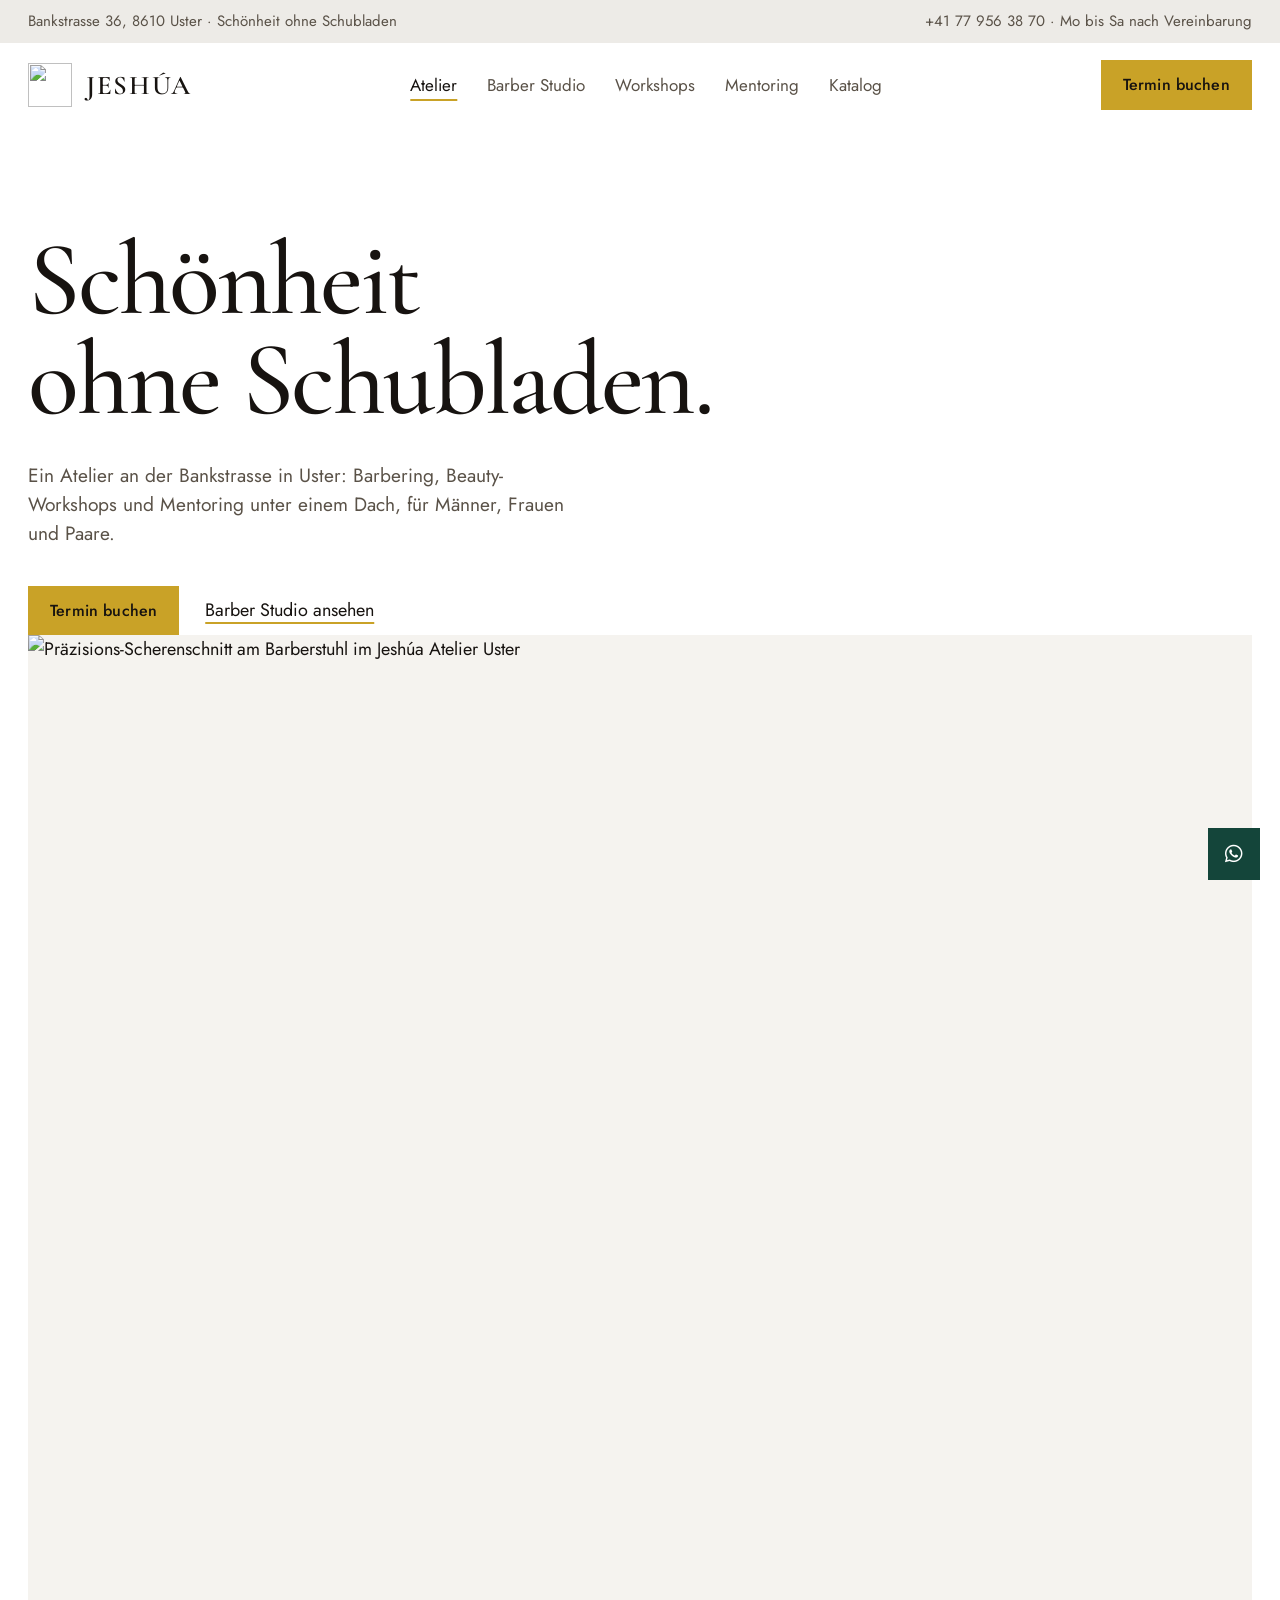
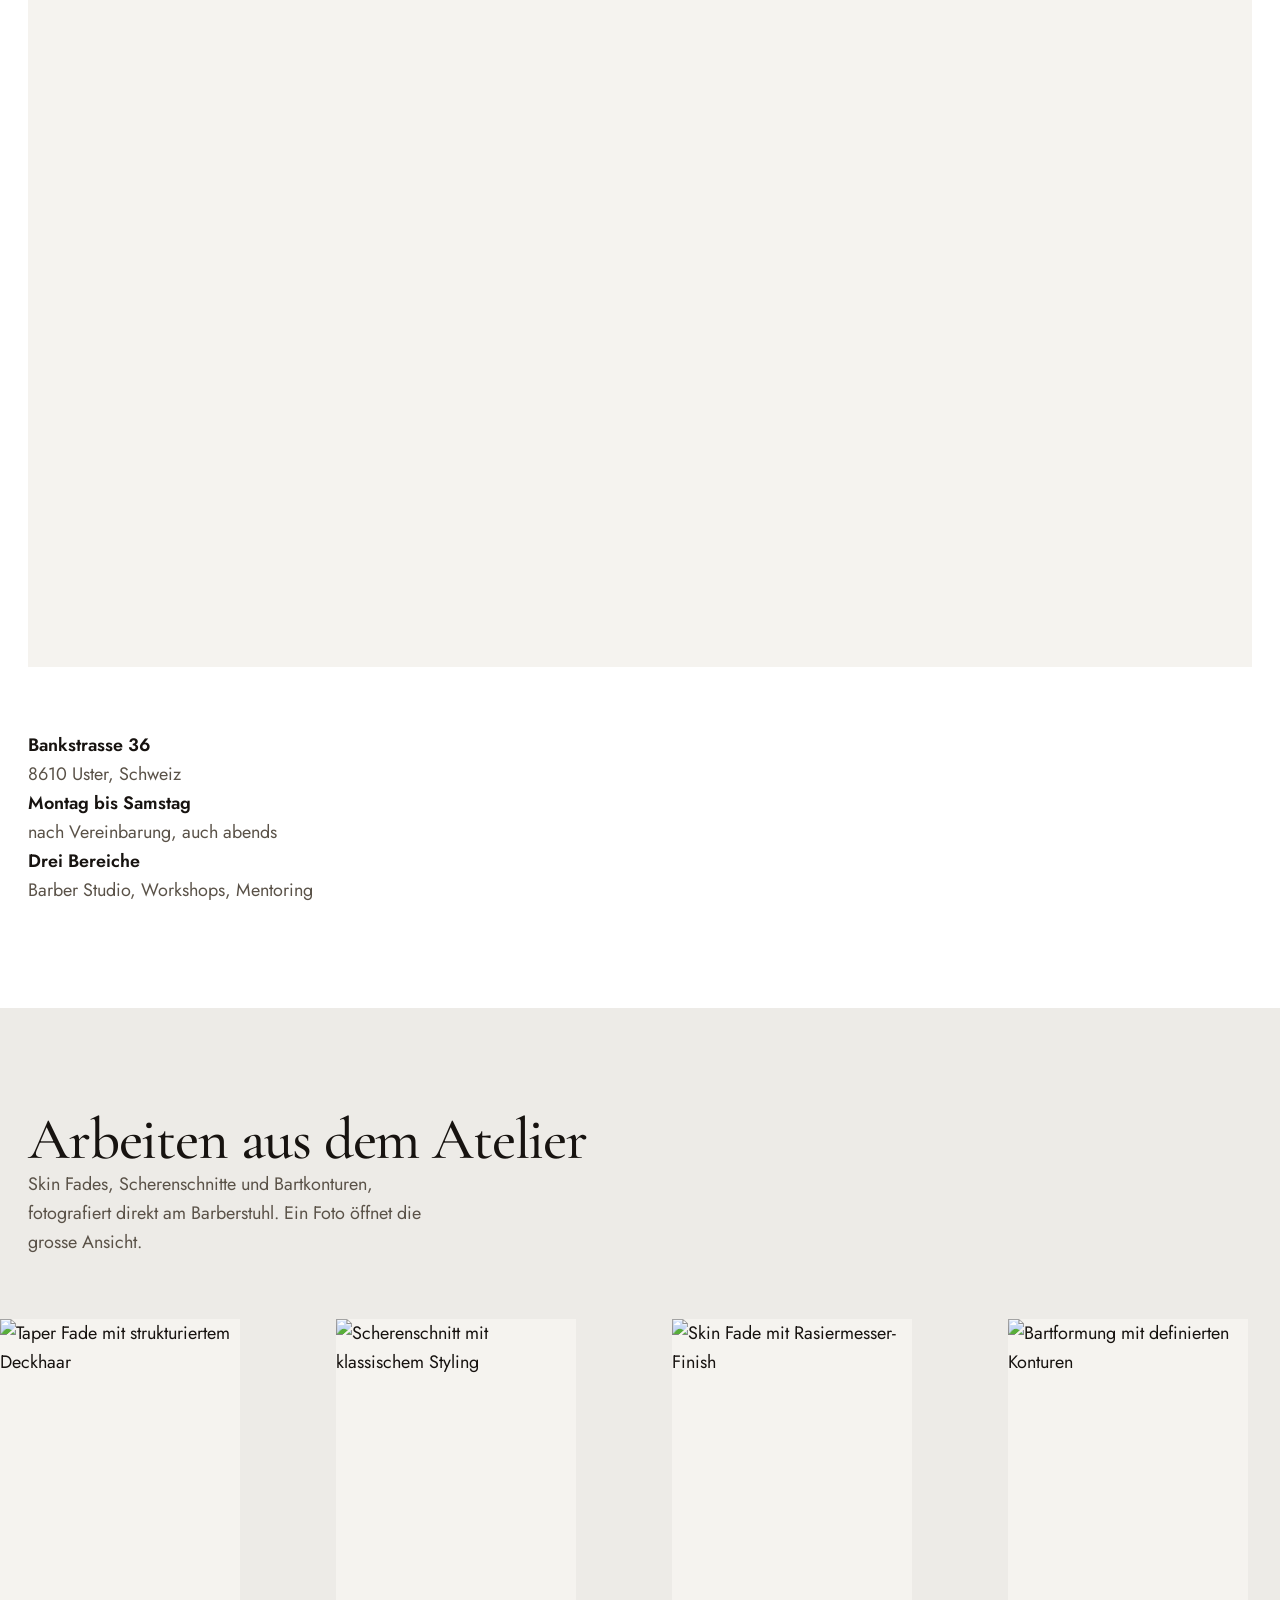
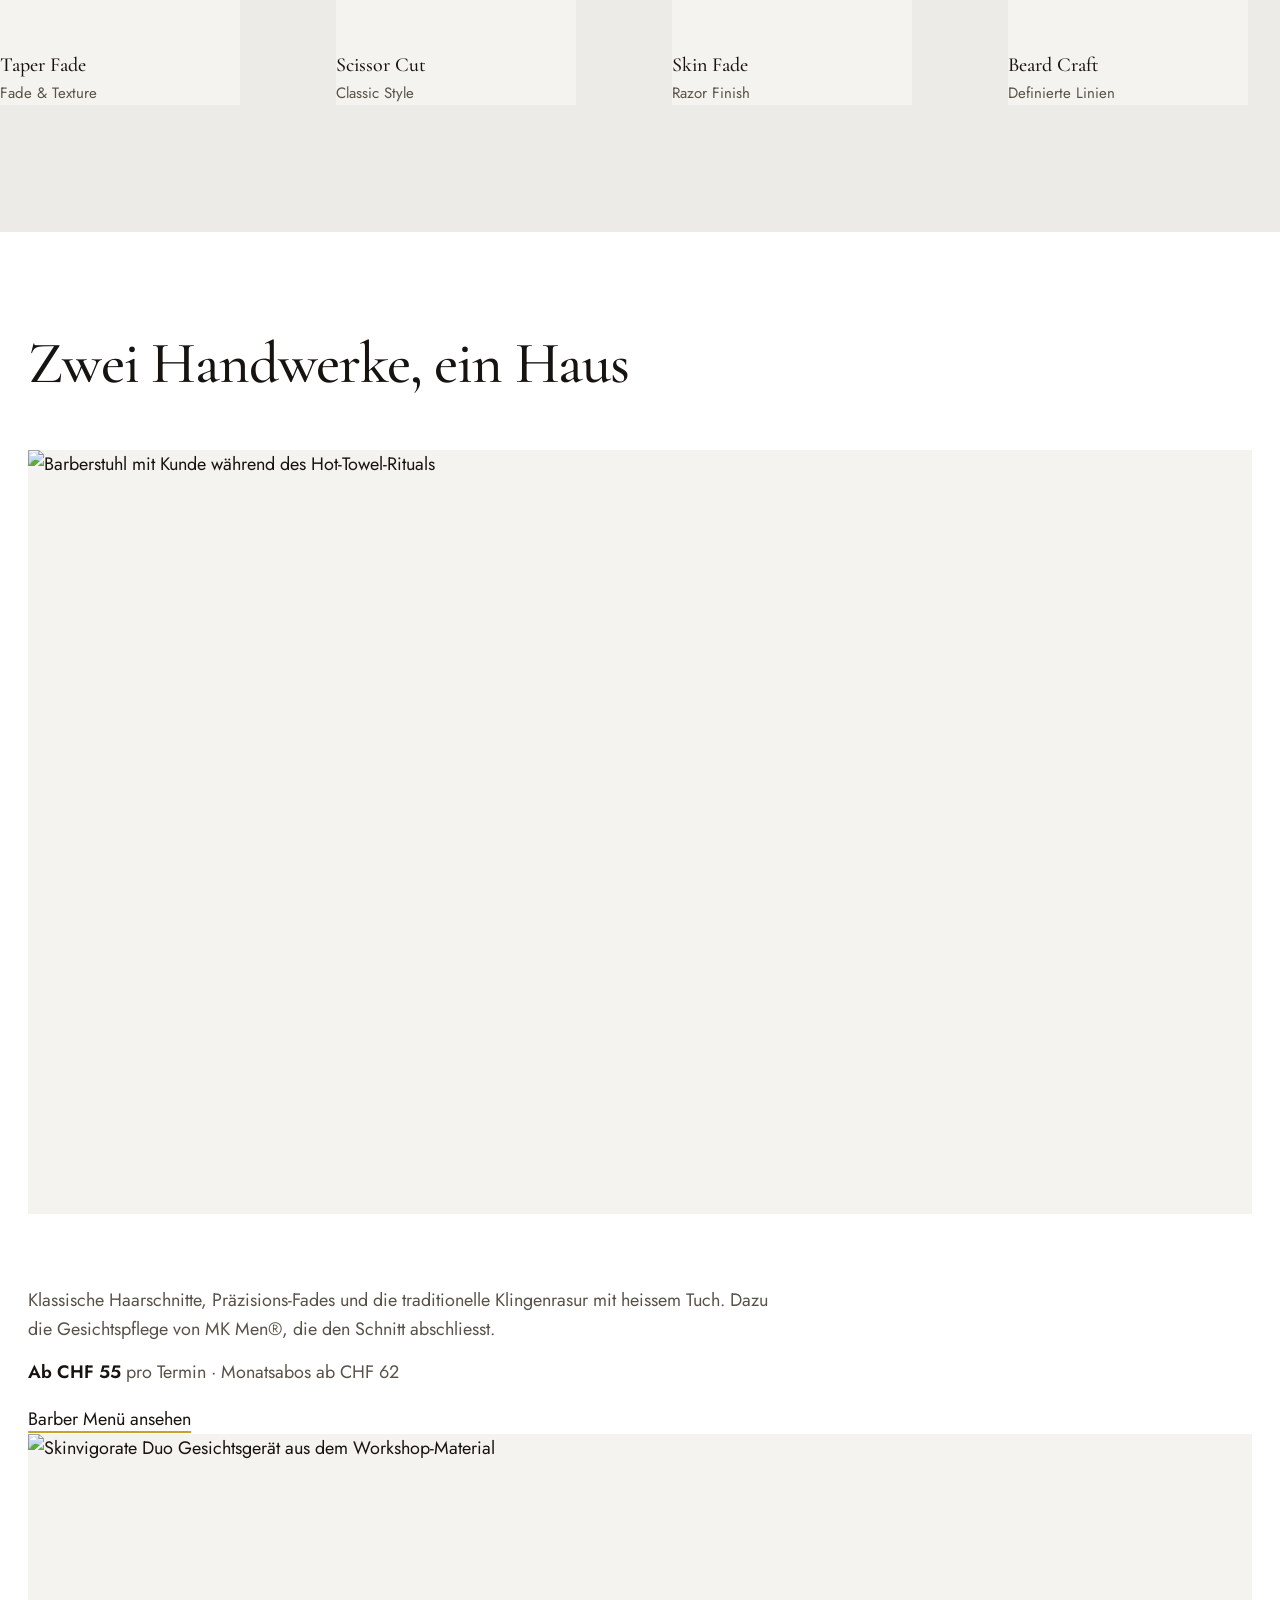
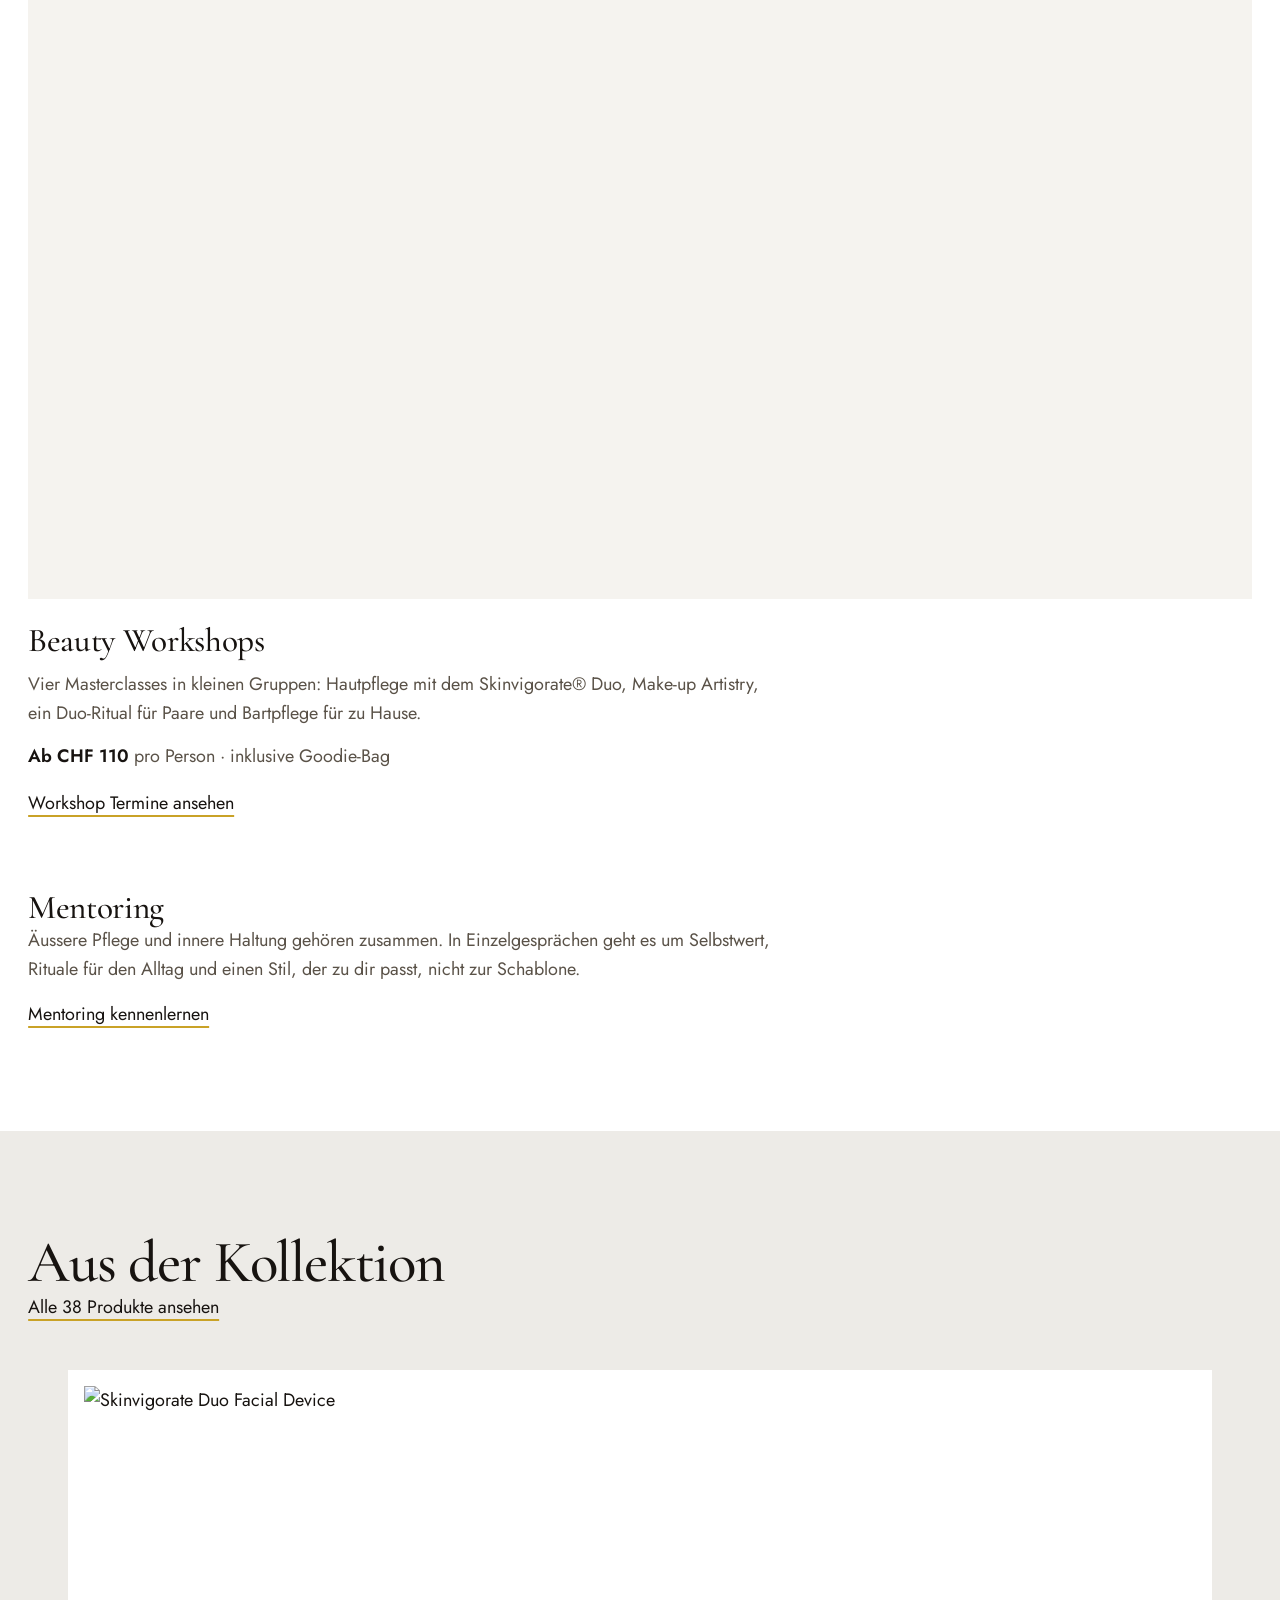
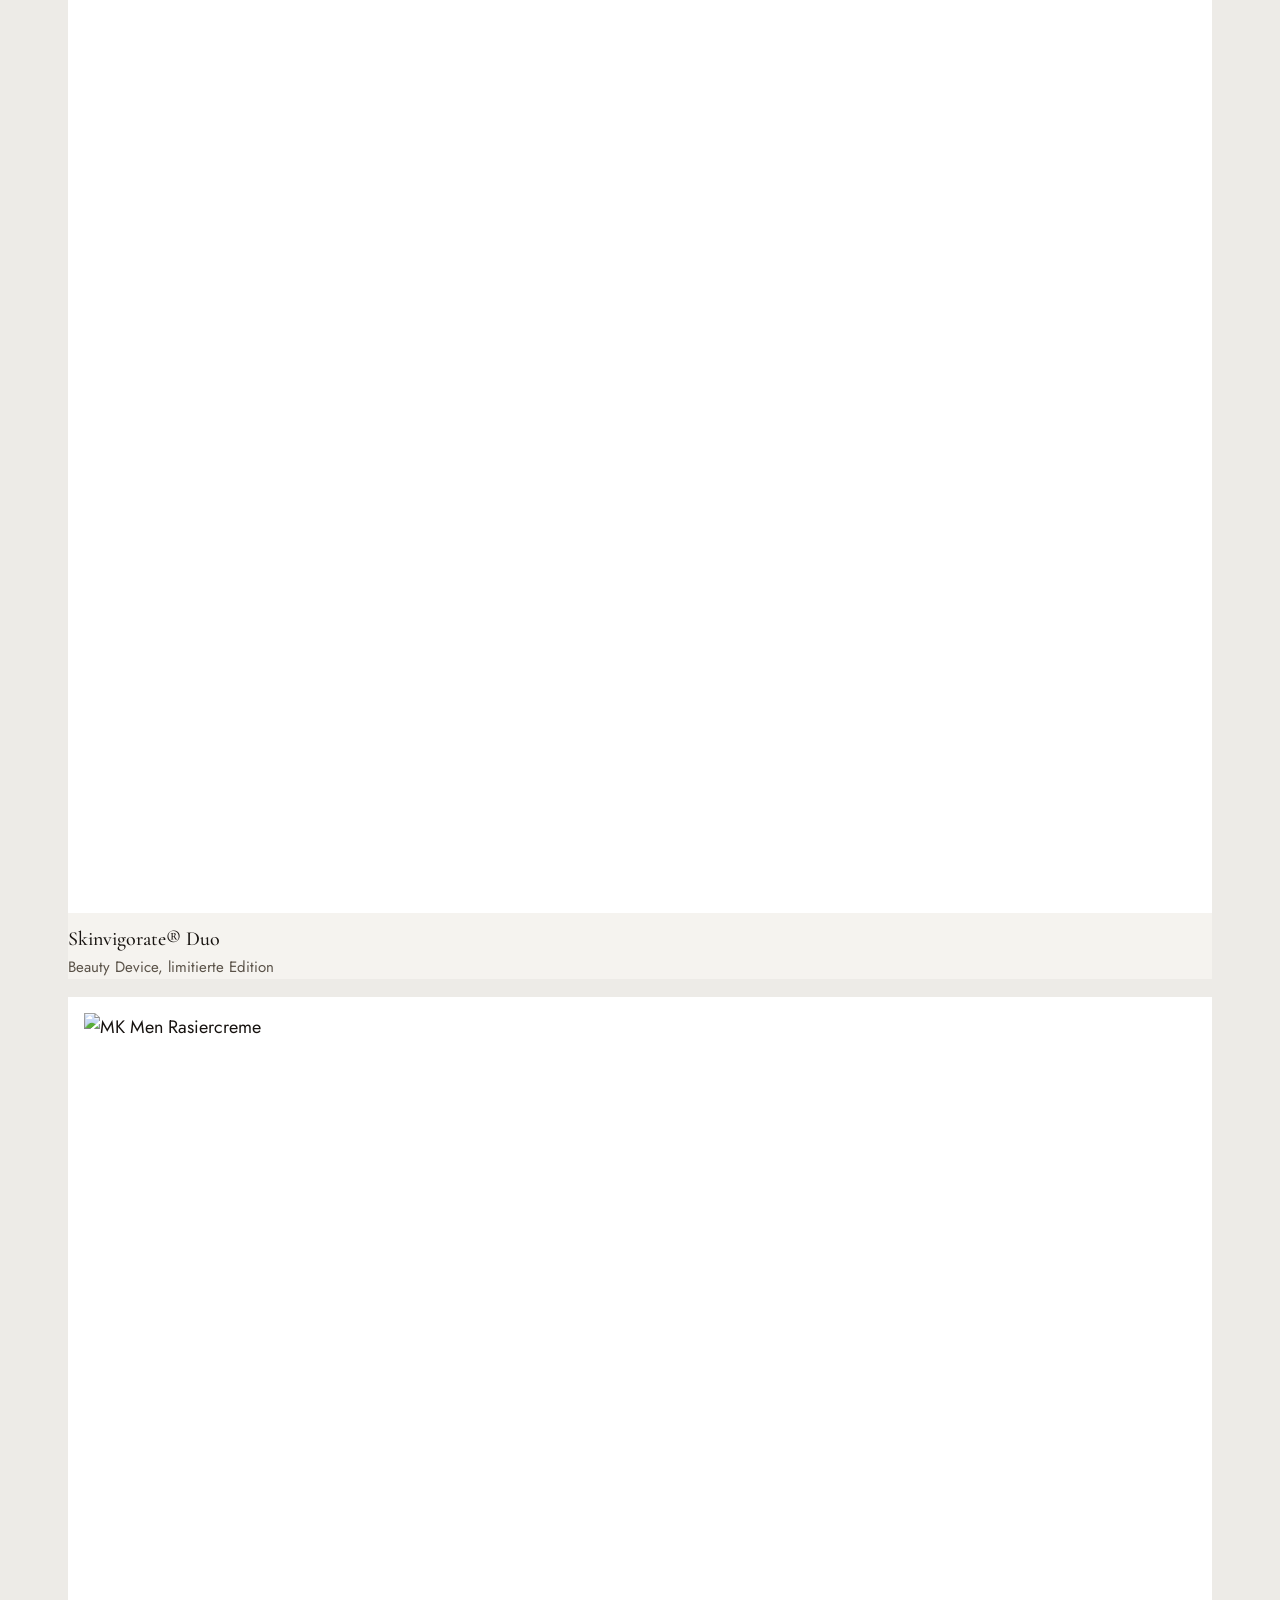
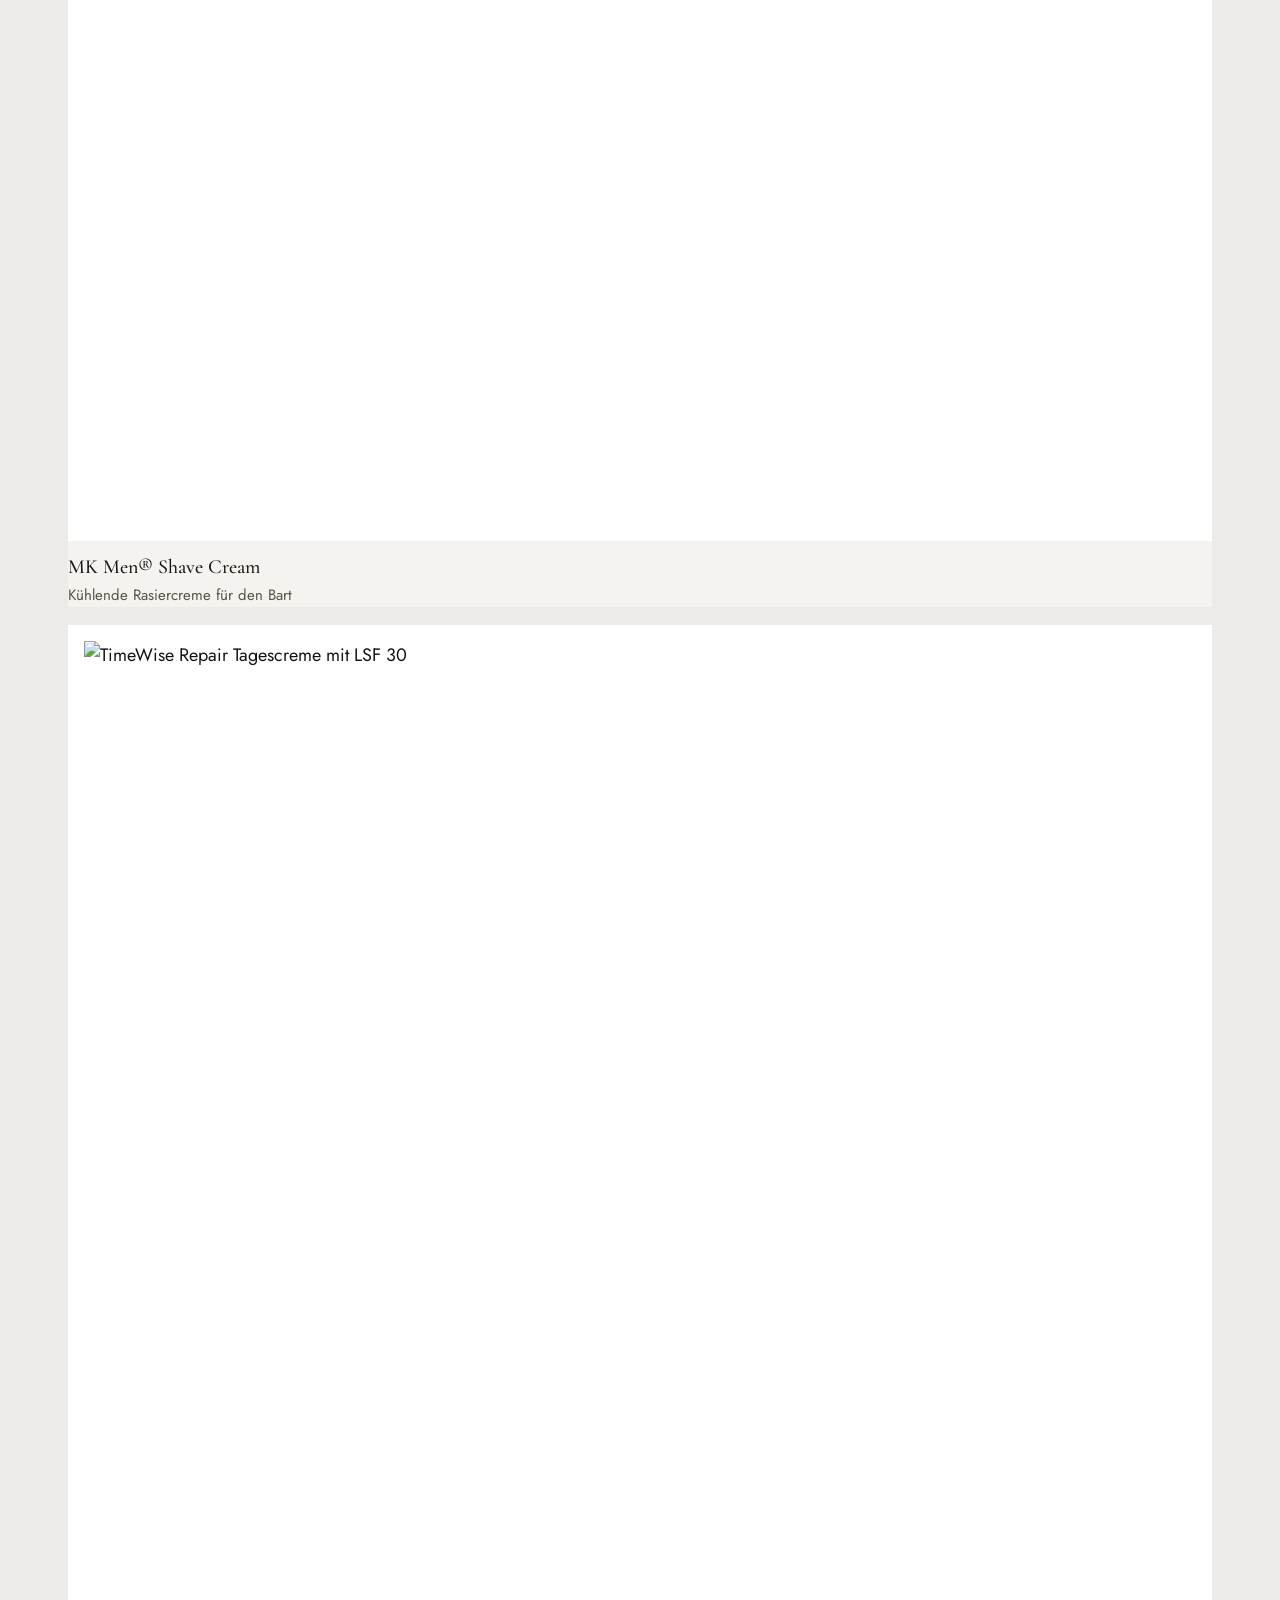
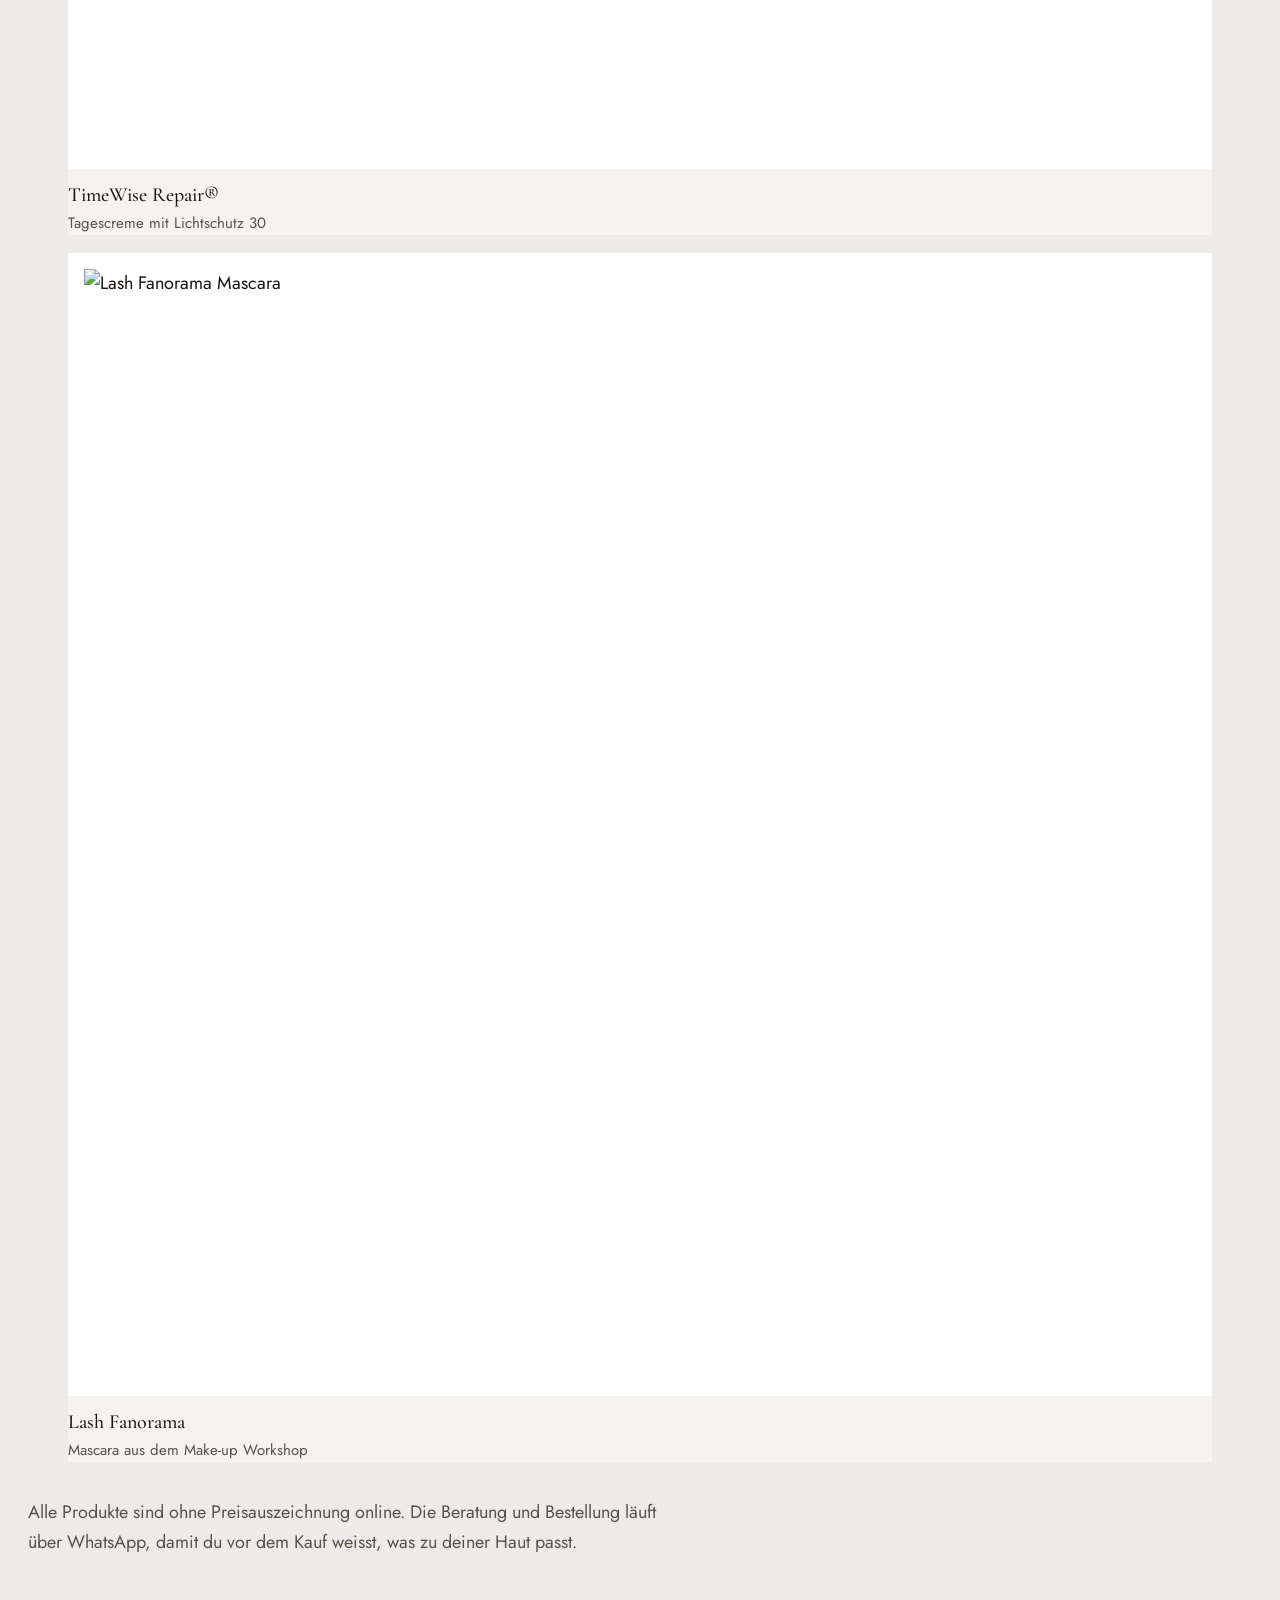
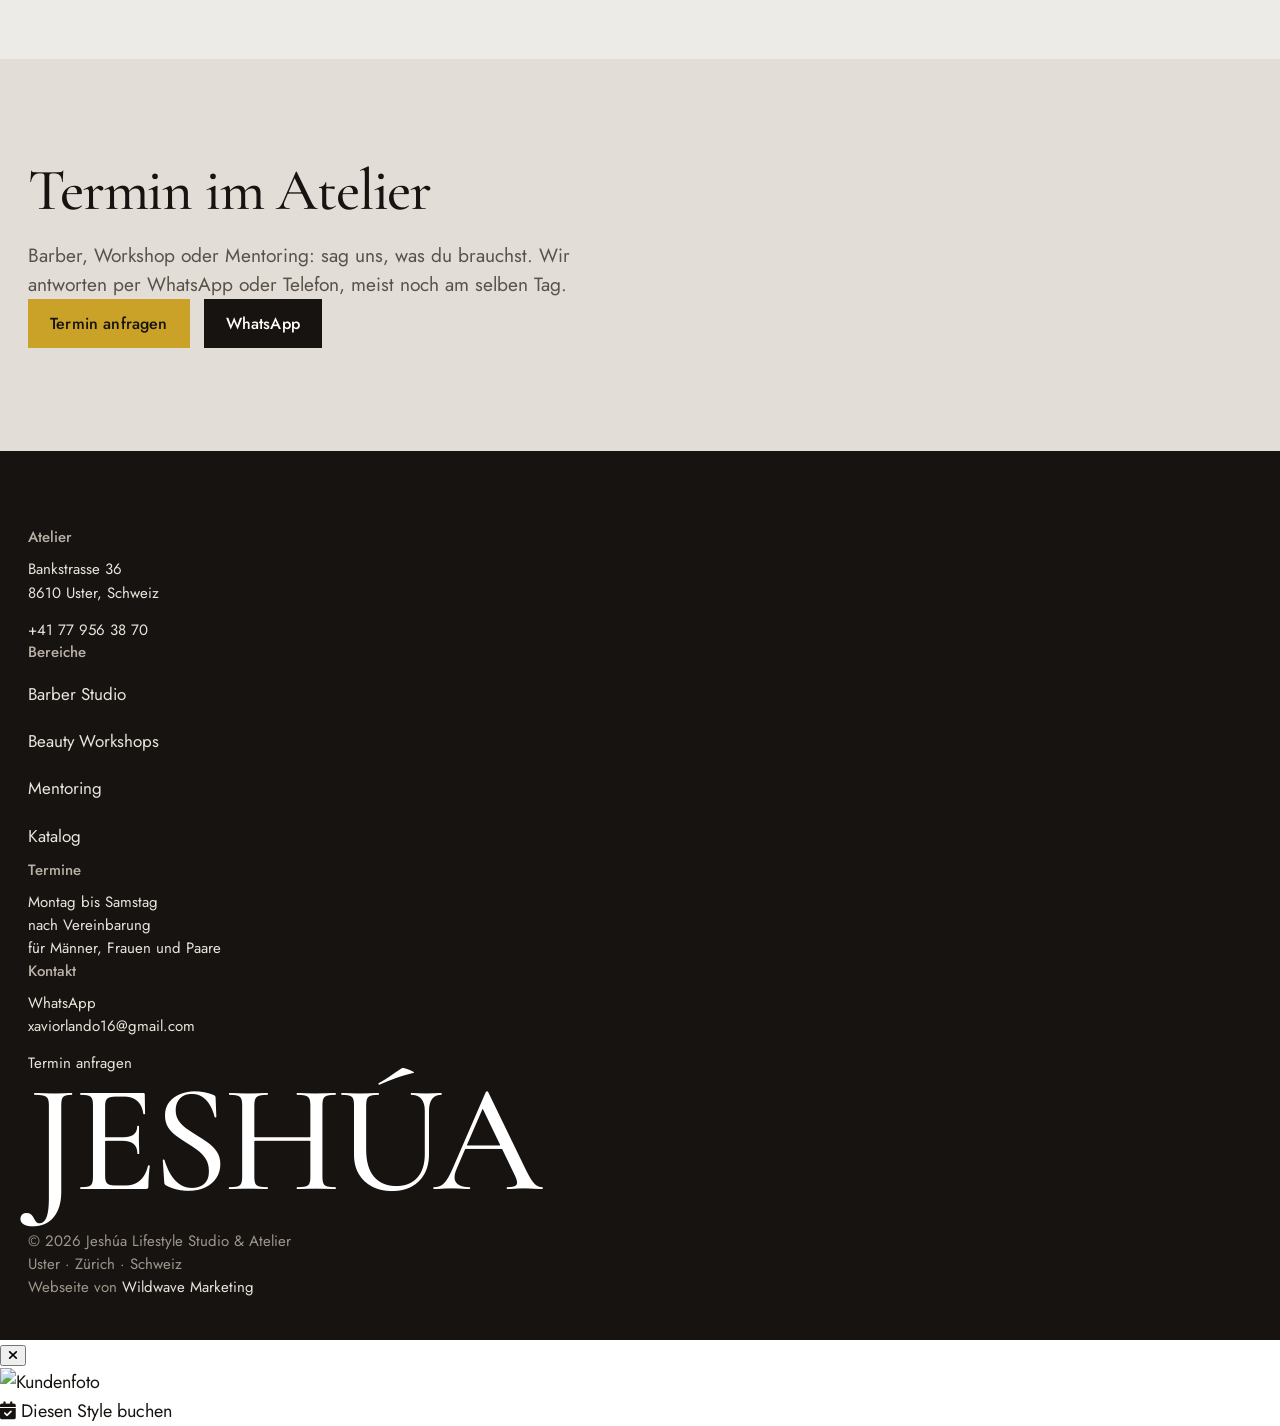
==== index.html @ c6df71f2 "Rebuild every page on a designer typography and layout system The pages read as machine-made: eyebro" ====
<!DOCTYPE html>
<html lang="de">
<head>
  <meta charset="UTF-8">
  <meta name="viewport" content="width=device-width, initial-scale=1.0">
  <title>JESHÚA · Lifestyle Studio & Atelier | Barber · Beauty Workshops · Mentoring</title>
  <meta name="description" content="Jeshua Lifestyle Studio & Atelier in Uster. Schönheit ohne Schubladen — Meisterhaftes Barber Studio, inspirierende Beauty Workshops mit Fachleuten & Influencern sowie ganzheitliches Mentoring.">

  <!-- Payhip Integration Script -->
  <script type="text/javascript" src="https://payhip.com/payhip.js"></script>

  <!-- Favicon -->
  <link rel="icon" type="image/jpeg" href="https://res.cloudinary.com/dnrvauviq/image/upload/v1792857060/WhatsApp_Image_2026-10-24_at_16.20.46_rfdtwx.jpg">

  <!-- Tailwind CSS CDN -->
  <script src="https://cdn.tailwindcss.com"></script>

  <!-- Font Awesome 6 Pro Icons -->
  <link rel="stylesheet" href="https://cdnjs.cloudflare.com/ajax/libs/font-awesome/6.5.1/css/all.min.css">

  <!-- Schriften: Cormorant Garamond (Display) und Jost (Text) -->
  <link rel="preconnect" href="https://fonts.googleapis.com">
  <link rel="preconnect" href="https://fonts.gstatic.com" crossorigin>
  <link href="https://fonts.googleapis.com/css2?family=Cormorant+Garamond:ital,wght@0,400;0,500;0,600;0,700;1,400&family=Jost:wght@300;400;500;600&display=swap" rel="stylesheet">

  <script>
    tailwind.config = {
      theme: {
        extend: {
          colors: {
            stone: {
              300: '#E2DED7',
              400: '#C9C2B8',
              500: '#9A9288',
              600: '#78706A',
              700: '#5A5248',
              800: '#3A342D',
              900: '#171310',
            },
            atelier: {
              black: '#FFFFFF',
              lacquer: '#F5F3EF',
              surface: '#F5F3EF',
              card: '#F5F3EF',
              gold: '#C9A227',
              goldLight: '#7A5F14',
              goldDeep: '#7A5F14',
              ink: '#171310',
              inkSoft: '#5A5248',
              crimson: '#8A5A2B',
              crimsonLight: '#A97339',
              border: 'rgba(23, 19, 16, 0.10)',
              borderGold: 'rgba(201, 162, 39, 0.38)',
            }
          },
          fontFamily: {
            sans: ['Jost', 'sans-serif'],
            serif: ['Cormorant Garamond', 'serif'],
          }
        }
      }
    }
  </script>

  <!-- Gemeinsame Atelier-Styles -->
  <link rel="stylesheet" href="assets/styles.css">
</head>
<body  class="min-min-h-svh flex flex-col">

    <div  class="utility">
    <div  class="wrap">
      <p  class="small">Bankstrasse 36, 8610 Uster · Schönheit ohne Schubladen</p>
      <p  class="small"><a href="tel:+41779563870">+41 77 956 38 70</a> · Mo bis Sa nach Vereinbarung</p>
    </div>
  </div>

  <header  class="site-header" id="mainNav">
    <div  class="wrap">
      <a href="index.html"  class="wordmark" aria-label="Jeshúa Atelier, zur Startseite">
        <img src="https://res.cloudinary.com/dnrvauviq/image/upload/v1792857060/WhatsApp_Image_2026-10-24_at_16.20.46_rfdtwx.jpg" onerror="this.onerror=null; this.src='jeshua_logo.jpg'" alt="">
        <span>JESHÚA</span>
      </a>

      <nav  class="nav-links" aria-label="Hauptnavigation">
          <a href="index.html" aria-current="page">Atelier</a>
          <a href="barber.html">Barber Studio</a>
          <a href="workshops.html">Workshops</a>
          <a href="mentoring.html">Mentoring</a>
          <a href="katalog.html">Katalog</a>
      </nav>

      <div  class="nav-actions">
        <a href="termin.html"  class="btn btn-gold">Termin buchen</a>
        <button  class="menu-toggle" type="button" onclick="toggleMobileMenu()" aria-expanded="false" aria-controls="mobileMenu" id="menuToggle">Menü</button>
      </div>
    </div>

    <div id="mobileMenu"  class="hidden">
        <a href="index.html" aria-current="page">Atelier</a>
        <a href="barber.html">Barber Studio</a>
        <a href="workshops.html">Workshops</a>
        <a href="mentoring.html">Mentoring</a>
        <a href="katalog.html">Katalog</a>
        <a href="termin.html">Termin buchen</a>
        <a href="https://wa.me/41779563870?text=Hallo%20Jeshua%20Atelier%2C%20ich%20habe%20eine%20Anfrage..." target="_blank" rel="noopener">WhatsApp schreiben</a>
    </div>
  </header>

  <!-- HAUPTINHALT -->
    <main class="flex-grow">

    <section class="section">
      <div class="wrap">
        <div class="grid gap-10 lg:gap-16 lg:grid-cols-12 items-end">
          <div class="lg:col-span-7">
            <h1 class="display-1" data-rise>Schönheit<br>ohne Schubladen.</h1>
            <p data-rise class="lede" style="margin-top:30px; --rise-delay:80ms">
              Ein Atelier an der Bankstrasse in Uster: Barbering, Beauty-Workshops und Mentoring
              unter einem Dach, für Männer, Frauen und Paare.
            </p>
            <div style="margin-top:38px; display:flex; flex-wrap:wrap; align-items:center; gap:26px; --rise-delay:160ms" data-rise>
              <a href="termin.html" class="btn btn-gold">Termin buchen</a>
              <a href="barber.html" class="btn-quiet">Barber Studio ansehen</a>
            </div>
          </div>

          <div class="lg:col-span-5 hero-media" data-rise style="--rise-delay:120ms">
            <div class="media-portrait">
              <img src="https://res.cloudinary.com/dtzpydtdg/image/upload/v1781210387/IMG-20260606-WA0003_iebsif.jpg"
                   onerror="this.onerror=null; this.src='jeshua_gallery/barber_client_02.jpg'"
                   alt="Präzisions-Scherenschnitt am Barberstuhl im Jeshúa Atelier Uster" loading="eager">
            </div>
          </div>
        </div>

        <div class="grid grid-cols-1 sm:grid-cols-3 gap-8" style="margin-top:64px" data-rise>
          <p class="body"><strong>Bankstrasse 36</strong><br>8610 Uster, Schweiz</p>
          <p class="body"><strong>Montag bis Samstag</strong><br>nach Vereinbarung, auch abends</p>
          <p class="body"><strong>Drei Bereiche</strong><br>Barber Studio, Workshops, Mentoring</p>
        </div>
      </div>
    </section>

    <section class="section field">
      <div class="wrap">
        <div class="flex flex-col md:flex-row md:items-end justify-between gap-6">
          <h2 data-rise class="display-2">Arbeiten aus dem Atelier</h2>
          <p class="body" style="max-width:38ch">
            Skin Fades, Scherenschnitte und Bartkonturen, fotografiert direkt am Barberstuhl.
            Ein Foto öffnet die grosse Ansicht.
          </p>
        </div>
      </div>

      <div class="strip" style="margin-top:44px">
        <div class="strip-track">
          <figure class="tile" style="width:240px;flex:none" onclick="openGalleryModal('https://res.cloudinary.com/dtzpydtdg/image/upload/v1781210387/IMG-20260606-WA0002_ksp3zm.jpg', 'jeshua_gallery/barber_client_01.jpg', 'Taper Fade &amp; Textured Crop', 'Fade &amp; Texture')">
            <div class="media-portrait"><img src="https://res.cloudinary.com/dtzpydtdg/image/upload/v1781210387/IMG-20260606-WA0002_ksp3zm.jpg" onerror="this.onerror=null; this.src='jeshua_gallery/barber_client_01.jpg'" alt="Taper Fade mit strukturiertem Deckhaar" loading="lazy"></div>
            <figcaption><b>Taper Fade</b>Fade &amp; Texture</figcaption>
          </figure>
          <figure class="tile" style="width:240px;flex:none" onclick="openGalleryModal('https://res.cloudinary.com/dtzpydtdg/image/upload/v1781210387/IMG-20260606-WA0003_iebsif.jpg', 'jeshua_gallery/barber_client_02.jpg', 'Precision Scissor Cut &amp; Styling', 'Classic Style')">
            <div class="media-portrait"><img src="https://res.cloudinary.com/dtzpydtdg/image/upload/v1781210387/IMG-20260606-WA0003_iebsif.jpg" onerror="this.onerror=null; this.src='jeshua_gallery/barber_client_02.jpg'" alt="Scherenschnitt mit klassischem Styling" loading="lazy"></div>
            <figcaption><b>Scissor Cut</b>Classic Style</figcaption>
          </figure>
          <figure class="tile" style="width:240px;flex:none" onclick="openGalleryModal('https://res.cloudinary.com/dtzpydtdg/image/upload/v1781210387/IMG-20260516-WA0018_itnvga.jpg', 'jeshua_gallery/barber_client_03.jpg', 'Clean Skin Fade &amp; Razor Finish', 'Skin Fade')">
            <div class="media-portrait"><img src="https://res.cloudinary.com/dtzpydtdg/image/upload/v1781210387/IMG-20260516-WA0018_itnvga.jpg" onerror="this.onerror=null; this.src='jeshua_gallery/barber_client_03.jpg'" alt="Skin Fade mit Rasiermesser-Finish" loading="lazy"></div>
            <figcaption><b>Skin Fade</b>Razor Finish</figcaption>
          </figure>
          <figure class="tile" style="width:240px;flex:none" onclick="openGalleryModal('https://res.cloudinary.com/dtzpydtdg/image/upload/v1781210387/IMG-20260516-WA0021_o7gd7t.jpg', 'jeshua_gallery/barber_client_04.jpg', 'Beard Sculpting &amp; Defined Lines', 'Beard Craft')">
            <div class="media-portrait"><img src="https://res.cloudinary.com/dtzpydtdg/image/upload/v1781210387/IMG-20260516-WA0021_o7gd7t.jpg" onerror="this.onerror=null; this.src='jeshua_gallery/barber_client_04.jpg'" alt="Bartformung mit definierten Konturen" loading="lazy"></div>
            <figcaption><b>Beard Craft</b>Definierte Linien</figcaption>
          </figure>
          <figure class="tile" style="width:240px;flex:none" onclick="openGalleryModal('https://res.cloudinary.com/dtzpydtdg/image/upload/v1781210387/IMG-20260516-WA0013_wprpwu.jpg', 'jeshua_gallery/barber_client_05.jpg', 'Low Drop Fade &amp; Modern Top', 'Drop Fade')">
            <div class="media-portrait"><img src="https://res.cloudinary.com/dtzpydtdg/image/upload/v1781210387/IMG-20260516-WA0013_wprpwu.jpg" onerror="this.onerror=null; this.src='jeshua_gallery/barber_client_05.jpg'" alt="Low Drop Fade mit modernem Deckhaar" loading="lazy"></div>
            <figcaption><b>Drop Fade</b>Modern Top</figcaption>
          </figure>
          <figure class="tile" style="width:240px;flex:none" onclick="openGalleryModal('https://res.cloudinary.com/dtzpydtdg/image/upload/v1781210387/IMG-20260516-WA0008_kgpyqq.jpg', 'jeshua_gallery/barber_client_06.jpg', 'Hot Towel Ritual &amp; Full Grooming', 'Full Ritual')">
            <div class="media-portrait"><img src="https://res.cloudinary.com/dtzpydtdg/image/upload/v1781210387/IMG-20260516-WA0008_kgpyqq.jpg" onerror="this.onerror=null; this.src='jeshua_gallery/barber_client_06.jpg'" alt="Hot Towel Ritual mit Full Grooming" loading="lazy"></div>
            <figcaption><b>Full Ritual</b>Hot Towel</figcaption>
          </figure>
          <figure class="tile" style="width:240px;flex:none" onclick="openGalleryModal('https://res.cloudinary.com/dtzpydtdg/image/upload/v1781210388/IMG-20260515-WA0004_kj3rfb.jpg', 'jeshua_gallery/barber_client_07.jpg', 'Mid Fade &amp; Natural Texture', 'Mid Fade')">
            <div class="media-portrait"><img src="https://res.cloudinary.com/dtzpydtdg/image/upload/v1781210388/IMG-20260515-WA0004_kj3rfb.jpg" onerror="this.onerror=null; this.src='jeshua_gallery/barber_client_07.jpg'" alt="Mid Fade mit natürlicher Textur" loading="lazy"></div>
            <figcaption><b>Mid Fade</b>Natural Texture</figcaption>
          </figure>
          <figure class="tile" style="width:240px;flex:none" onclick="openGalleryModal('https://res.cloudinary.com/dtzpydtdg/image/upload/v1781210388/IMG-20260425-WA0001_itytaa.jpg', 'jeshua_gallery/barber_client_08.jpg', 'Sharp Lineup &amp; Contour Beard', 'Lineup &amp; Beard')">
            <div class="media-portrait"><img src="https://res.cloudinary.com/dtzpydtdg/image/upload/v1781210388/IMG-20260425-WA0001_itytaa.jpg" onerror="this.onerror=null; this.src='jeshua_gallery/barber_client_08.jpg'" alt="Scharfe Lineup mit Konturbart" loading="lazy"></div>
            <figcaption><b>Lineup</b>Contour Beard</figcaption>
          </figure>
          <figure class="tile" style="width:240px;flex:none" onclick="openGalleryModal('https://res.cloudinary.com/dtzpydtdg/image/upload/v1781210388/IMG-20260412-WA0000_a3aiia.jpg', 'jeshua_gallery/barber_client_09.jpg', 'High Fade &amp; Clean Transitions', 'High Fade')">
            <div class="media-portrait"><img src="https://res.cloudinary.com/dtzpydtdg/image/upload/v1781210388/IMG-20260412-WA0000_a3aiia.jpg" onerror="this.onerror=null; this.src='jeshua_gallery/barber_client_09.jpg'" alt="High Fade mit sauberen Übergängen" loading="lazy"></div>
            <figcaption><b>High Fade</b>Clean Transitions</figcaption>
          </figure>
          <figure class="tile" style="width:240px;flex:none" onclick="openGalleryModal('https://res.cloudinary.com/dtzpydtdg/image/upload/v1781210388/IMG-20260328-WA0004_j43tqs.jpg', 'jeshua_gallery/barber_client_10.jpg', 'Signature Jeshua Atelier Cut', 'Signature Look')">
            <div class="media-portrait"><img src="https://res.cloudinary.com/dtzpydtdg/image/upload/v1781210388/IMG-20260328-WA0004_j43tqs.jpg" onerror="this.onerror=null; this.src='jeshua_gallery/barber_client_10.jpg'" alt="Signature Schnitt aus dem Jeshúa Atelier" loading="lazy"></div>
            <figcaption><b>Signature</b>Atelier Cut</figcaption>
          </figure>
        </div>
      </div>
    </section>

    <section class="section">
      <div class="wrap">
        <h2 data-rise class="display-2" style="max-width:22ch">Zwei Handwerke, ein Haus</h2>

        <div class="grid gap-12 lg:gap-20 lg:grid-cols-2" style="margin-top:56px">
          <article data-rise>
            <div class="media-wide">
              <img src="https://res.cloudinary.com/dtzpydtdg/image/upload/v1781210387/IMG-20260516-WA0008_kgpyqq.jpg" onerror="this.onerror=null; this.src='jeshua_gallery/barber_client_06.jpg'" alt="Barberstuhl mit Kunde während des Hot-Towel-Rituals" loading="lazy">
            </div>
            <h3 data-rise class="display-3" style="margin-top:24px">Barber Studio</h3>
            <p class="body" style="margin-top:12px">
              Klassische Haarschnitte, Präzisions-Fades und die traditionelle Klingenrasur mit heissem Tuch.
              Dazu die Gesichtspflege von MK Men®, die den Schnitt abschliesst.
            </p>
            <p class="body" style="margin-top:14px"><strong>Ab CHF 55</strong> pro Termin · Monatsabos ab CHF 62</p>
            <a href="barber.html" class="btn-quiet" style="margin-top:18px; display:inline-block">Barber Menü ansehen</a>
          </article>

          <article data-rise style="--rise-delay:100ms">
            <div class="media-wide">
              <img src="https://pimg.eur.marykaycdn.com/HeroZoom/10006/J2012935-UNL-GB-135-Skinvigorate-Duo-Facial-Device-Soldier-Front-WT.jpg" onerror="this.onerror=null; this.src='jeshua_products/skinvigorate_duo.png'" alt="Skinvigorate Duo Gesichtsgerät aus dem Workshop-Material" loading="lazy">
            </div>
            <h3 data-rise class="display-3" style="margin-top:24px">Beauty Workshops</h3>
            <p class="body" style="margin-top:12px">
              Vier Masterclasses in kleinen Gruppen: Hautpflege mit dem Skinvigorate® Duo, Make-up Artistry,
              ein Duo-Ritual für Paare und Bartpflege für zu Hause.
            </p>
            <p class="body" style="margin-top:14px"><strong>Ab CHF 110</strong> pro Person · inklusive Goodie-Bag</p>
            <a href="workshops.html" class="btn-quiet" style="margin-top:18px; display:inline-block">Workshop Termine ansehen</a>
          </article>
        </div>

        <div class="grid gap-10 lg:grid-cols-12" style="margin-top:72px" data-rise>
          <div class="lg:col-span-5">
            <h3 data-rise class="display-3">Mentoring</h3>
          </div>
          <div class="lg:col-span-7">
            <p class="body">
              Äussere Pflege und innere Haltung gehören zusammen. In Einzelgesprächen geht es um
              Selbstwert, Rituale für den Alltag und einen Stil, der zu dir passt, nicht zur Schablone.
            </p>
            <a href="mentoring.html" class="btn-quiet" style="margin-top:16px; display:inline-block">Mentoring kennenlernen</a>
          </div>
        </div>
      </div>
    </section>

    <section class="section field">
      <div class="wrap">
        <div class="flex flex-col md:flex-row md:items-end justify-between gap-6">
          <h2 data-rise class="display-2">Aus der Kollektion</h2>
          <a href="katalog.html" class="btn-quiet">Alle 38 Produkte ansehen</a>
        </div>

        <div class="grid grid-cols-1 sm:grid-cols-2 lg:grid-cols-4 gap-8" style="margin-top:48px">
          <figure class="tile">
            <div class="media-square" style="background:#fff"><img src="https://pimg.eur.marykaycdn.com/HeroZoom/10006/J2012935-UNL-GB-135-Skinvigorate-Duo-Facial-Device-Soldier-Front-WT.jpg" onerror="this.onerror=null; this.src='jeshua_products/skinvigorate_duo.png'" alt="Skinvigorate Duo Facial Device" style="object-fit:contain;padding:16px" loading="lazy"></div>
            <figcaption><b>Skinvigorate® Duo</b>Beauty Device, limitierte Edition</figcaption>
          </figure>
          <figure class="tile">
            <div class="media-square" style="background:#fff"><img src="https://www.marykay.com/dw/image/v2/BKGS_PRD/on/demandware.static/-/Sites-us-master-catalog/default/dw434ff301/hi-res/10000/J2010909-UNL-GB-251-MKMen-Shave-Cream-Soldier-HiRes.jpg" onerror="this.onerror=null; this.src='jeshua_products/mkmen_shave_cream.png'" alt="MK Men Rasiercreme" style="object-fit:contain;padding:16px" loading="lazy"></div>
            <figcaption><b>MK Men® Shave Cream</b>Kühlende Rasiercreme für den Bart</figcaption>
          </figure>
          <figure class="tile">
            <div class="media-square" style="background:#fff"><img src="https://www.marykay.com/dw/image/v2/BKGS_PRD/on/demandware.static/-/Sites-us-master-catalog/default/dw83aa24c9/hi-res/10006/J2012933-UNL-US-138-TWR-Collection-HiRes.jpg" onerror="this.onerror=null; this.src='jeshua_products/timewise_repair_daycream.png'" alt="TimeWise Repair Tagescreme mit LSF 30" style="object-fit:contain;padding:16px" loading="lazy"></div>
            <figcaption><b>TimeWise Repair®</b>Tagescreme mit Lichtschutz 30</figcaption>
          </figure>
          <figure class="tile">
            <div class="media-square" style="background:#fff"><img src="https://www.marykay.com/dw/image/v2/BKGS_PRD/on/demandware.static/-/Sites-us-master-catalog/default/dw5219a550/hi-res/10005/J2012933-UNL-GB-020-LL-Fanorama-Define-Lift-Mascara-Soldier-2-HiRes.jpg" onerror="this.onerror=null; this.src='jeshua_products/lash_fanorama_mascara.png'" alt="Lash Fanorama Mascara" style="object-fit:contain;padding:16px" loading="lazy"></div>
            <figcaption><b>Lash Fanorama</b>Mascara aus dem Make-up Workshop</figcaption>
          </figure>
        </div>

        <p class="body" style="margin-top:36px; max-width:60ch">
          Alle Produkte sind ohne Preisauszeichnung online. Die Beratung und Bestellung läuft über
          WhatsApp, damit du vor dem Kauf weisst, was zu deiner Haut passt.
        </p>
      </div>
    </section>

    <section class="section field-deep">
      <div class="wrap">
        <div class="grid gap-10 lg:grid-cols-12 items-end">
          <div class="lg:col-span-7">
            <h2 data-rise class="display-2">Termin im Atelier</h2>
            <p data-rise class="lede" style="margin-top:20px">
              Barber, Workshop oder Mentoring: sag uns, was du brauchst. Wir antworten per WhatsApp
              oder Telefon, meist noch am selben Tag.
            </p>
          </div>
          <div class="lg:col-span-5" style="display:flex; flex-wrap:wrap; gap:14px; justify-content:flex-start">
            <a href="termin.html" class="btn btn-gold">Termin anfragen</a>
            <a href="https://wa.me/41779563870?text=Hallo%20Jeshua%20Atelier%2C%20ich%20m%C3%B6chte%20einen%20Termin%20anfragen..." target="_blank" rel="noopener" class="btn btn-ink">WhatsApp</a>
          </div>
        </div>
      </div>
    </section>

  </main>

    <footer  class="site-footer">
    <div  class="wrap">
      <div  class="grid grid-cols-1 md:grid-cols-4 gap-10">
        <div>
          <p  class="label" style="color:#B9B1A6">Atelier</p>
          <p  class="small" style="color:#E9E4DC; margin-top:10px">Bankstrasse 36<br>8610 Uster, Schweiz</p>
          <p  class="small" style="color:#E9E4DC; margin-top:14px"><a href="tel:+41779563870">+41 77 956 38 70</a></p>
        </div>
        <div>
          <p  class="label" style="color:#B9B1A6">Bereiche</p>
          <ul  class="plain-list" style="margin-top:8px">
            <li><a href="barber.html">Barber Studio</a></li>
            <li><a href="workshops.html">Beauty Workshops</a></li>
            <li><a href="mentoring.html">Mentoring</a></li>
            <li><a href="katalog.html">Katalog</a></li>
          </ul>
        </div>
        <div>
          <p  class="label" style="color:#B9B1A6">Termine</p>
          <p  class="small" style="color:#E9E4DC; margin-top:10px">Montag bis Samstag<br>nach Vereinbarung<br>für Männer, Frauen und Paare</p>
        </div>
        <div>
          <p  class="label" style="color:#B9B1A6">Kontakt</p>
          <p  class="small" style="color:#E9E4DC; margin-top:10px"><a href="https://wa.me/41779563870?text=Hallo%20Jeshua%20Atelier%2C%20ich%20habe%20eine%20Anfrage..." target="_blank" rel="noopener">WhatsApp</a></p>
          <p  class="small" style="color:#E9E4DC"><a href="mailto:xaviorlando16@gmail.com">xaviorlando16@gmail.com</a></p>
          <p  class="small" style="color:#E9E4DC; margin-top:14px"><a href="termin.html">Termin anfragen</a></p>
        </div>
      </div>

      <p  class="foot-name">JESHÚA</p>

      <div  class="flex flex-col sm:flex-row items-start sm:items-center justify-between gap-3" style="margin-top:24px">
        <p  class="small" style="color:#9E968C">© 2026 Jeshúa Lifestyle Studio &amp; Atelier</p>
        <p  class="small" style="color:#9E968C">Uster · Zürich · Schweiz</p>
        <p  class="small" style="color:#9E968C">Webseite von <a href="https://wildwave.ch/" target="_blank" rel="noopener noreferrer">Wildwave Marketing</a></p>
      </div>
    </div>
  </footer>

  <!-- FLOATING WHATSAPP BUTTON (Discreet, zero glow halo) -->
  <a href="https://wa.me/41779563870?text=Hallo%20Jeshua%20Atelier%2C%20ich%20habe%20eine%20Anfrage..." target="_blank" rel="noopener"  class="btn btn-whatsapp" style="position:fixed;bottom:20px;right:20px;z-index:50;width:52px;height:52px;padding:0;font-size:20px" aria-label="WhatsApp schreiben"><i  class="fa-brands fa-whatsapp"></i></a>

  <!-- GALLERY LIGHTBOX MODAL -->
  <div id="galleryModal"  class="fixed inset-0 z-50 hidden items-center justify-center p-4" onclick="closeGalleryModal()">
    <div  class="relative max-w-xl w-full flex flex-col items-center" onclick="event.stopPropagation()">
      <button onclick="closeGalleryModal()"  class="absolute -top-12 right-0 w-9 h-9 hover: text-white flex items-center justify-center text-sm transition-colors" aria-label="Schliessen">
        <i  class="fa-solid fa-xmark"></i>
      </button>
      <div  class="overflow-hidden max-h-[75vh] bg-black">
        <img id="galleryModalImg" src="https://res.cloudinary.com/dtzpydtdg/image/upload/v1781210387/IMG-20260606-WA0002_ksp3zm.jpg" onerror="this.onerror=null; this.src='jeshua_gallery/barber_client_01.jpg'" alt="Kundenfoto"  class="max-h-[75vh] w-auto object-contain">
      </div>
      <div  class="mt-4 text-center space-y-1">
        <span id="galleryModalTag"  style="font-size:15px;color:#C9A227;font-weight:500"></span>
        <h3 id="galleryModalTitle"  class="font-serif text-xl text-white"></h3>
        <a href="https://koalendar.com/e/termin-buchung-jeshua" target="_blank" rel="noopener noreferrer"  class="inline-flex items-center gap-2 btn-atelier-crimson px-5 py-2 font-semibold mt-2">
          <i  class="fa-solid fa-calendar-check"></i> Diesen Style buchen
        </a>
      </div>
    </div>
  </div>

  <!-- JAVASCRIPT APP LOGIC -->
  <script src="assets/app.js"></script>

</body>
</html>
---- assets/styles.css ----
/* ============================================================
   Jeshúa Atelier — Designsystem
   Weiß und Gold, warme Steintöne. Flache Flächen, harte Kanten.
   Keine Linien, keine Schatten, keine Verläufe.
   ============================================================ */

:root {
  /* Flächen: reines Weiß als Grund, warme Steinstufe als Feld */
  --paper: #FFFFFF;
  --field: #EDEBE7;
  --field-deep: #E2DED7;
  --surface: #F5F3EF;

  /* Tinte */
  --ink: #171310;
  --ink-soft: #5A5248;
  --ink-mute: #78706A;

  /* Gold */
  --gold: #C9A227;
  --gold-text: #7A5F14;
  --gold-fill: #C9A227;
  --bronze: #8A5A2B;

  /* Bewegung */
  --ease: cubic-bezier(0.22, 0.61, 0.36, 1);
  --dur: 420ms;

  /* Rahmen */
  --margin: clamp(16px, 2.2vw, 32px);
  --max: 1760px;

  /* Typografie */
  --display: "Cormorant Garamond", "Times New Roman", serif;
  --text: "Jost", "Helvetica Neue", Arial, sans-serif;
}

*,
*::before,
*::after {
  box-sizing: border-box;
}

html {
  -webkit-text-size-adjust: 100%;
  scroll-behavior: smooth;
}

body {
  margin: 0;
  background: var(--paper);
  color: var(--ink);
  font-family: var(--text);
  font-size: 18px;
  line-height: 1.6;
  font-weight: 400;
  -webkit-font-smoothing: antialiased;
  text-rendering: optimizeLegibility;
}

::selection {
  background: var(--gold);
  color: var(--ink);
}

img {
  display: block;
  max-width: 100%;
}

a {
  color: inherit;
  text-decoration: none;
}

button,
a,
[onclick] {
  cursor: pointer;
}

:focus-visible {
  outline: 2px solid var(--ink);
  outline-offset: 3px;
}

/* ---------- Rahmen und Abstände ---------- */

.wrap {
  width: 100%;
  max-width: var(--max);
  margin-inline: auto;
  padding-inline: var(--margin);
}

.section {
  padding-block: clamp(72px, 8vw, 132px);
}

.section-tight {
  padding-block: clamp(56px, 6vw, 96px);
}

.field {
  background: var(--field);
}

.field-deep {
  background: var(--field-deep);
}

.surface {
  background: var(--surface);
}

/* ---------- Typografie ---------- */

h1,
h2,
h3,
h4 {
  font-family: var(--display);
  font-weight: 500;
  letter-spacing: -0.015em;
  line-height: 1.02;
  margin: 0;
  color: var(--ink);
  text-wrap: balance;
}

.display-1 {
  font-family: var(--display);
  font-size: clamp(44px, 8.2vw, 132px);
  line-height: 0.96;
  letter-spacing: -0.025em;
  font-weight: 500;
  margin: 0;
  text-wrap: balance;
}

.display-2 {
  font-family: var(--display);
  font-size: clamp(34px, 4.6vw, 68px);
  line-height: 1.01;
  letter-spacing: -0.02em;
  font-weight: 500;
  margin: 0;
  text-wrap: balance;
}

.display-3 {
  font-family: var(--display);
  font-size: clamp(27px, 2.6vw, 40px);
  line-height: 1.06;
  letter-spacing: -0.01em;
  font-weight: 500;
  margin: 0;
  text-wrap: balance;
}

.lede {
  font-size: clamp(19px, 1.5vw, 23px);
  line-height: 1.5;
  color: var(--ink-soft);
  margin: 0;
  max-width: 46ch;
  text-wrap: pretty;
}

.body {
  font-size: 18px;
  line-height: 1.62;
  color: var(--ink-soft);
  margin: 0;
  max-width: 68ch;
  text-wrap: pretty;
}

.small {
  font-size: 15px;
  line-height: 1.55;
  color: var(--ink-soft);
  margin: 0;
}

/* Beschriftung: Satzschrift, normale Laufweite, lesbare Grösse */
.label {
  font-family: var(--text);
  font-size: 15px;
  line-height: 1.4;
  font-weight: 500;
  color: var(--ink-soft);
  margin: 0;
  letter-spacing: 0;
  text-transform: none;
}

.price {
  font-family: var(--display);
  font-size: clamp(22px, 2vw, 30px);
  font-weight: 500;
  color: var(--ink);
  font-variant-numeric: tabular-nums;
  white-space: nowrap;
}

.gold-text {
  color: var(--gold-text);
}

strong,
b {
  font-weight: 600;
  color: var(--ink);
}

/* ---------- Kopfzeile ---------- */

.utility {
  background: var(--field);
  font-size: 15px;
  color: var(--ink-soft);
  padding-block: 10px;
}

.utility .wrap {
  display: flex;
  flex-wrap: wrap;
  align-items: center;
  justify-content: space-between;
  gap: 12px;
}

.site-header {
  position: sticky;
  top: 0;
  z-index: 40;
  background: var(--paper);
  transition: box-shadow var(--dur) var(--ease);
}

.site-header.is-scrolled {
  background: var(--surface);
}

.site-header .wrap {
  display: flex;
  align-items: center;
  justify-content: space-between;
  gap: 24px;
  min-height: 84px;
}

.wordmark {
  display: flex;
  align-items: center;
  gap: 14px;
}

.wordmark img {
  width: 44px;
  height: 44px;
  object-fit: cover;
}

.wordmark span {
  font-family: var(--display);
  font-size: 27px;
  font-weight: 600;
  letter-spacing: 0.06em;
  line-height: 1;
  color: var(--ink);
}

.nav-links {
  display: none;
  align-items: center;
  gap: 30px;
}

.nav-links a {
  font-size: 17px;
  color: var(--ink-soft);
  padding-block: 6px;
  transition: color var(--dur) var(--ease);
}

.nav-links a:hover,
.nav-links a[aria-current="page"] {
  color: var(--ink);
}

.nav-links a[aria-current="page"] {
  text-decoration: underline;
  text-decoration-color: var(--gold);
  text-decoration-thickness: 2px;
  text-underline-offset: 8px;
}

.nav-actions {
  display: flex;
  align-items: center;
  gap: 12px;
}

/* ---------- Schaltflächen: flach, hart, eine Farbe ---------- */

.btn {
  display: inline-flex;
  align-items: center;
  justify-content: center;
  gap: 10px;
  min-height: 48px;
  padding: 12px 22px;
  border: 0;
  border-radius: 0;
  font-family: var(--text);
  font-size: 16px;
  font-weight: 500;
  letter-spacing: 0.01em;
  text-align: center;
  transition: background-color var(--dur) var(--ease), color var(--dur) var(--ease);
}

.btn-gold {
  background: var(--gold-fill);
  color: var(--ink);
}

.btn-gold:hover {
  background: #B08C1E;
}

.btn-ink {
  background: var(--ink);
  color: #fff;
}

.btn-ink:hover {
  background: #2E2822;
}

.btn-quiet {
  background: transparent;
  color: var(--ink);
  padding-inline: 0;
  text-decoration: underline;
  text-decoration-thickness: 1.5px;
  text-underline-offset: 6px;
  text-decoration-color: var(--gold);
}

.btn-quiet:hover {
  color: var(--gold-text);
}

.btn-outline {
  background: var(--field);
  color: var(--ink);
}

.btn-outline:hover {
  background: var(--field-deep);
}

.btn-whatsapp {
  background: #14453A;
  color: #fff;
}

.btn-whatsapp:hover {
  background: #0E3229;
}

/* ---------- Flächen und Kacheln ---------- */

.card {
  background: var(--surface);
  padding: clamp(22px, 2.4vw, 34px);
}

.tile {
  position: relative;
  display: block;
  background: var(--surface);
  overflow: hidden;
}

.tile img {
  width: 100%;
  height: 100%;
  object-fit: cover;
  transition: transform 620ms var(--ease);
}

.tile:hover img {
  transform: scale(1.03);
}

.tile figcaption {
  padding: 10px 0 0;
  font-size: 15px;
  color: var(--ink-soft);
}

.tile figcaption b {
  display: block;
  font-family: var(--display);
  font-size: 20px;
  font-weight: 500;
  color: var(--ink);
}

.media-square {
  aspect-ratio: 1 / 1;
  overflow: hidden;
  background: var(--surface);
}

.media-portrait {
  aspect-ratio: 3 / 4;
  overflow: hidden;
  background: var(--surface);
}

.media-wide {
  aspect-ratio: 16 / 10;
  overflow: hidden;
  background: var(--surface);
}

.media-square img,
.media-portrait img,
.media-wide img {
  width: 100%;
  height: 100%;
  object-fit: cover;
}

/* Listen ohne Linien: Abstand und Tonstufe trennen */

.plain-list {
  list-style: none;
  margin: 0;
  padding: 0;
}

.plain-list li {
  padding-block: 10px;
  font-size: 17px;
  color: var(--ink-soft);
}

.plain-list li b {
  color: var(--ink);
}

.row-list {
  list-style: none;
  margin: 0;
  padding: 0;
}

.row-list > li {
  padding-block: clamp(20px, 2.2vw, 30px);
}

.row-list > li + li {
  margin-top: 2px;
}

.row-list > li:nth-child(odd) {
  background: var(--surface);
}

/* Preiszeilen: Name links, Preis rechts, getrennt durch Abstand */

.price-row {
  display: flex;
  align-items: baseline;
  justify-content: space-between;
  gap: 18px;
}

.price-row .price {
  flex: none;
}

/* ---------- Navigation auf dem Telefon ---------- */

.menu-toggle {
  display: inline-flex;
  align-items: center;
  gap: 8px;
  background: none;
  border: 0;
  font-family: var(--text);
  font-size: 16px;
  color: var(--ink);
  padding: 8px 0;
}

#mobileMenu {
  background: var(--paper);
  padding: 8px var(--margin) 28px;
}

#mobileMenu a {
  display: block;
  padding-block: 14px;
  font-size: 18px;
  color: var(--ink);
}

@media (min-width: 1024px) {
  .nav-links {
    display: flex;
  }

  .menu-toggle,
  #mobileMenu {
    display: none !important;
  }
}

/* ---------- Fuss ---------- */

.site-footer {
  background: var(--ink);
  color: #E9E4DC;
  padding-block: clamp(56px, 6vw, 96px) 40px;
}

.site-footer .wordmark span,
.site-footer h2,
.site-footer h3 {
  color: #fff;
}

.site-footer a {
  color: #E9E4DC;
}

.site-footer a:hover {
  color: var(--gold);
}

.site-footer .label,
.site-footer .small {
  color: #B9B1A6;
}

.site-footer .wordmark img {
  width: 52px;
  height: 52px;
}

.foot-name {
  font-family: var(--display);
  font-size: clamp(56px, 12vw, 190px);
  line-height: 0.85;
  letter-spacing: -0.03em;
  font-weight: 500;
  color: #fff;
  margin: 0;
}

/* ---------- Bewegung ---------- */

[data-rise] {
  opacity: 0;
  transform: translateY(18px);
  transition: opacity 700ms var(--ease), transform 700ms var(--ease);
  transition-delay: var(--rise-delay, 0ms);
}

[data-rise].is-in {
  opacity: 1;
  transform: none;
}

.hero-media img {
  transform: scale(1.03);
  transition: transform 1400ms var(--ease);
}

.hero-media.is-in img,
.hero-media:hover img {
  transform: scale(1);
}

/* Laufband der Kundenarbeiten */

.strip {
  overflow-x: auto;
  overflow-y: hidden;
  scroll-snap-type: x mandatory;
  scrollbar-width: thin;
  padding-inline: var(--margin);
  padding-bottom: 6px;
}

.strip-track {
  display: flex;
  gap: 16px;
  width: max-content;
}

.strip .tile {
  scroll-snap-align: start;
}

/* ---------- Formularfelder: Fläche statt Linie ---------- */

.input {
  width: 100%;
  border: 0;
  border-radius: 0;
  background: var(--field);
  color: var(--ink);
  font-family: var(--text);
  font-size: 17px;
  line-height: 1.5;
  padding: 14px 16px;
  min-height: 52px;
  appearance: none;
}

.input::placeholder {
  color: #8C857C;
}

.input:focus {
  outline: 2px solid var(--ink);
  outline-offset: 1px;
}

textarea.input {
  min-height: 120px;
  resize: vertical;
}

select.input {
  background-image: none;
}

.field-grid {
  display: grid;
  grid-template-columns: 1fr;
  gap: 18px 20px;
}

@media (min-width: 640px) {
  .field-grid {
    grid-template-columns: 1fr 1fr;
  }
}

/* ---------- Dialoge (dürfen als Einzige schweben) ---------- */

dialog,
.modal {
  border: 0;
  padding: 0;
  background: transparent;
}

.modal-panel {
  background: var(--paper);
  max-width: 880px;
  width: min(92vw, 880px);
  max-height: 88svh;
  overflow: auto;
}

@media (prefers-reduced-motion: reduce) {
  html {
    scroll-behavior: auto;
  }

  *,
  *::before,
  *::after {
    animation-duration: 0.01ms !important;
    animation-iteration-count: 1 !important;
    transition-duration: 0.01ms !important;
  }

  [data-rise] {
    opacity: 1;
    transform: none;
  }

  .hero-media img {
    transform: none;
  }
}
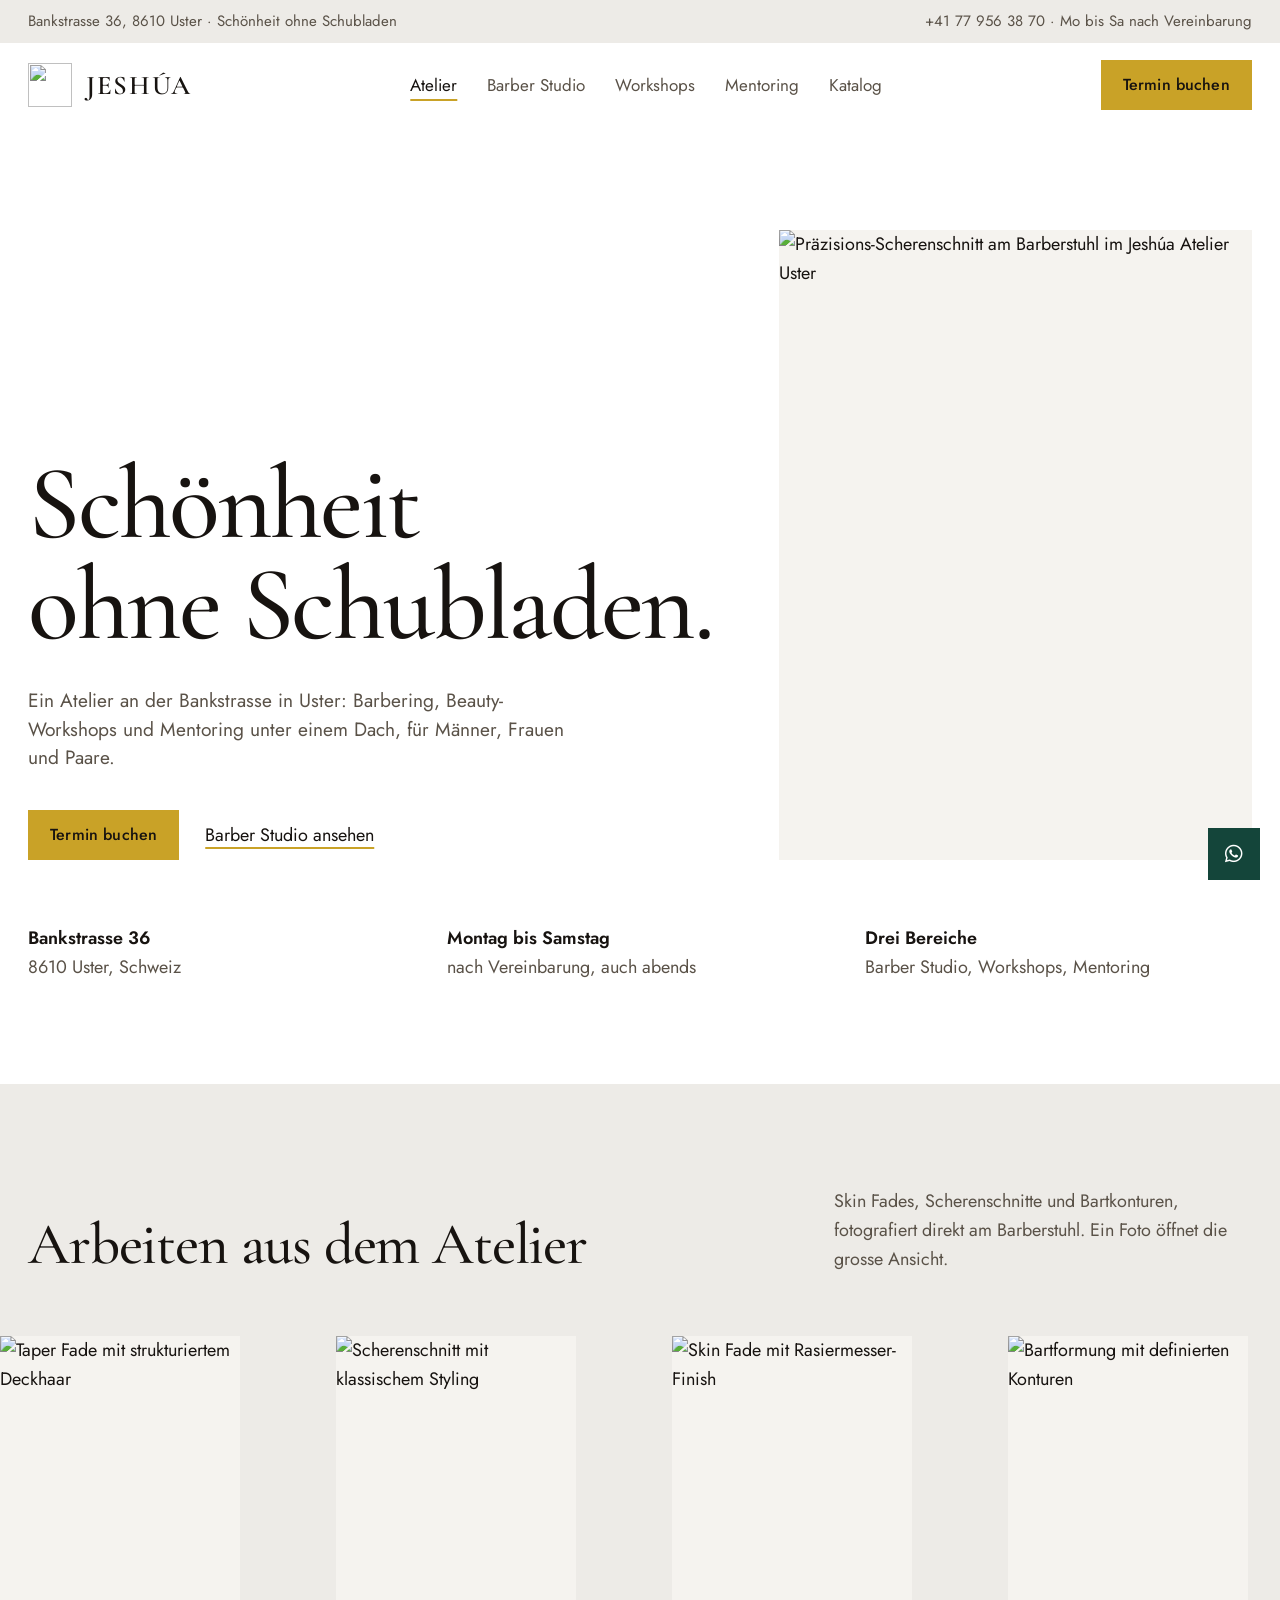
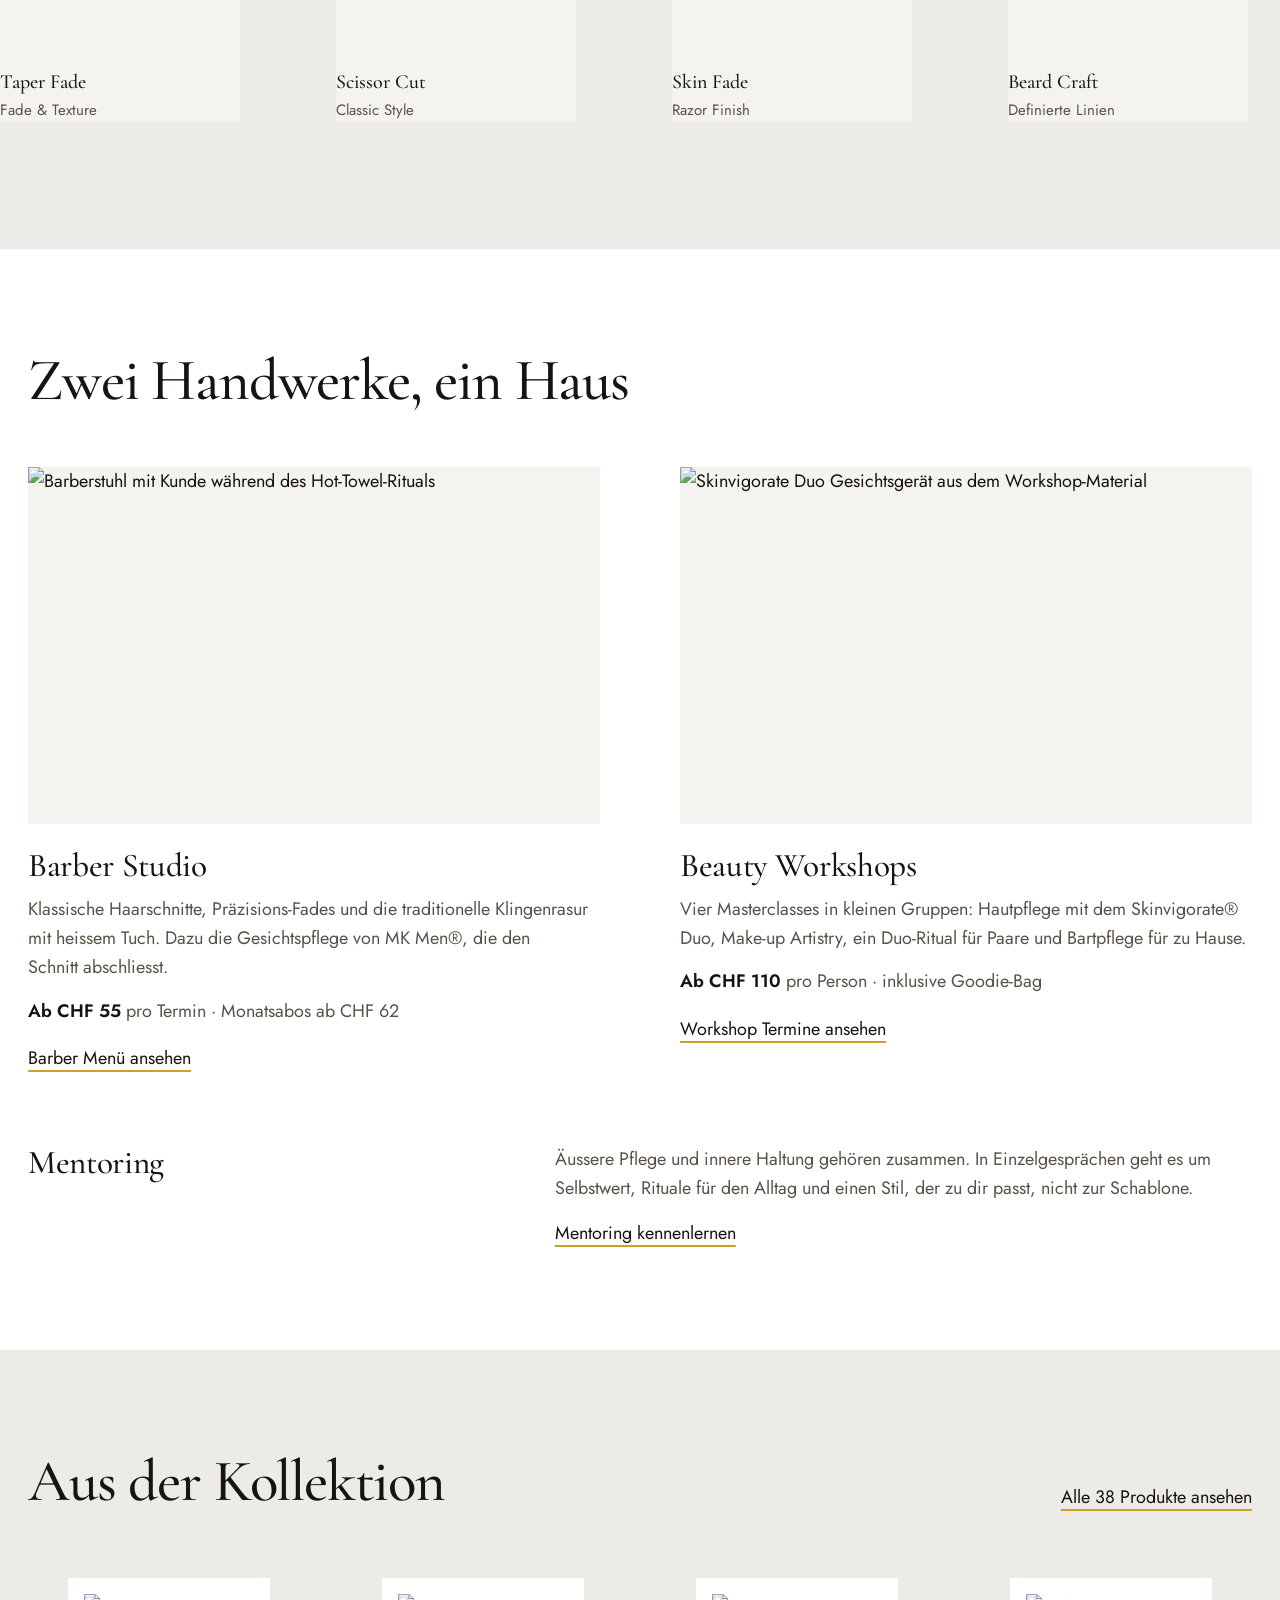
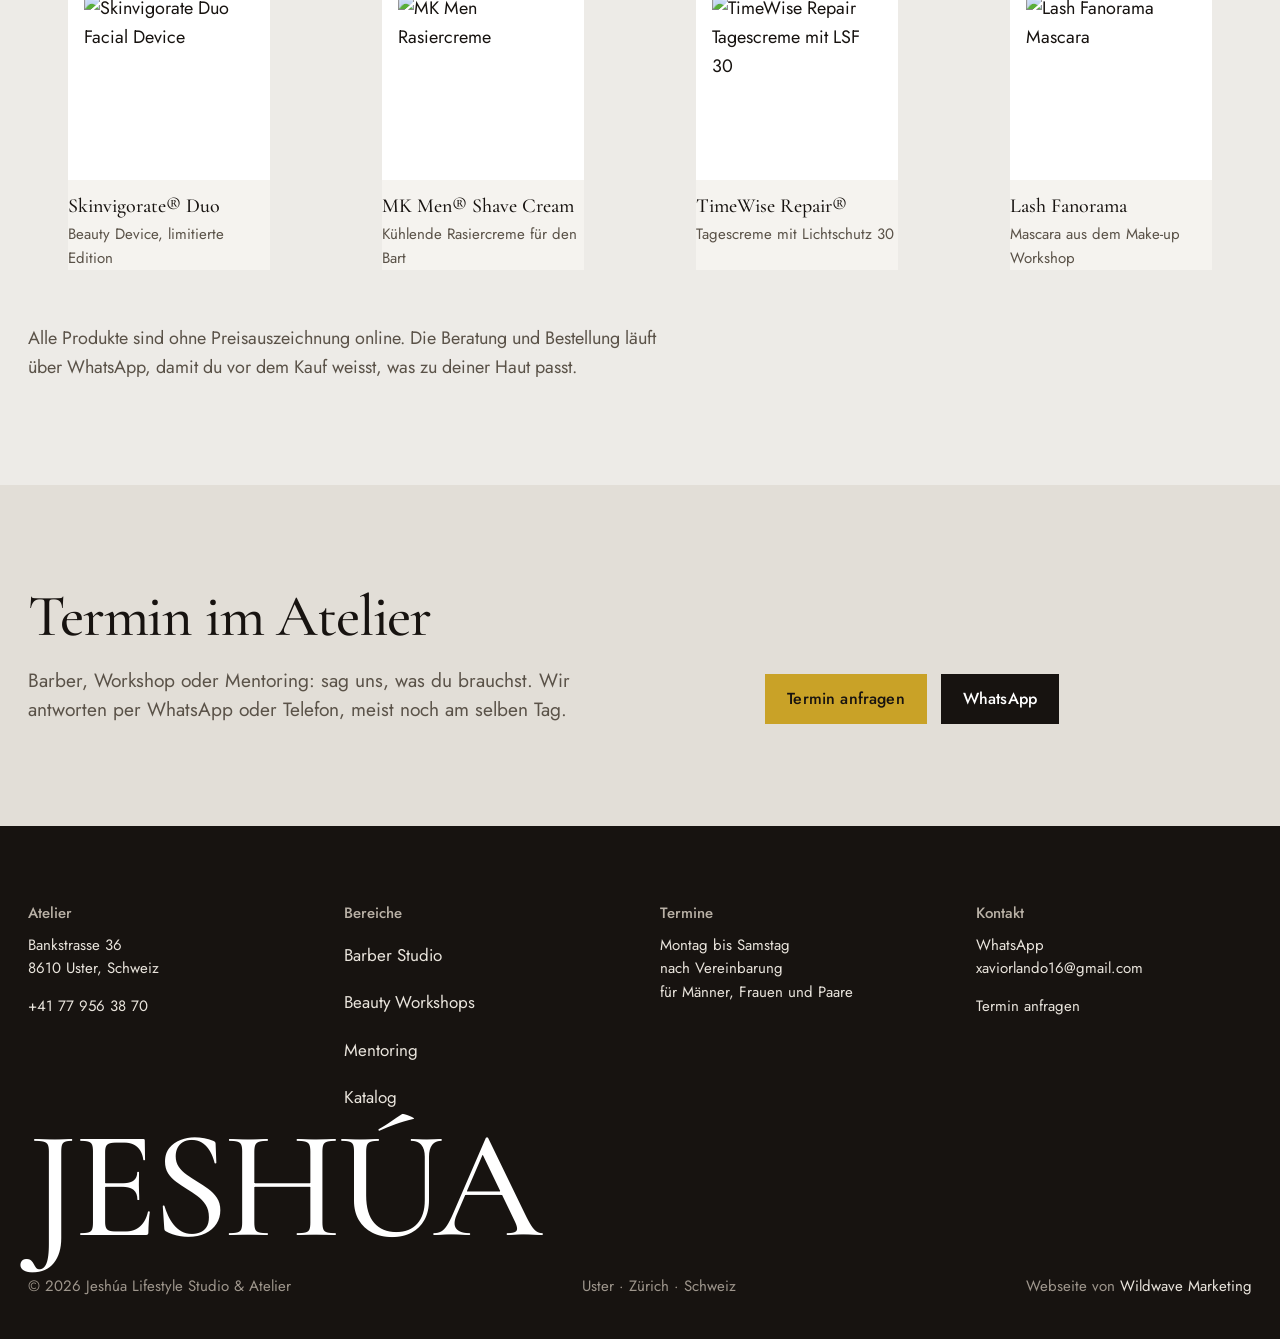
==== commit d29b7991: "Make pages CDN-independent and complete missing styles Add an offline fallback utility layer to styl" ====
--- a/index.html
+++ b/index.html
@@ -65,7 +65,7 @@
   <!-- Gemeinsame Atelier-Styles -->
   <link rel="stylesheet" href="assets/styles.css">
 </head>
-<body  class="min-min-h-svh flex flex-col">
+<body  class="min-h-svh flex flex-col">
 
     <div  class="utility">
     <div  class="wrap">
--- a/assets/styles.css
+++ b/assets/styles.css
@@ -567,26 +567,35 @@
 
 /* ---------- Bewegung ---------- */
 
+/* Einsteigen rein per CSS: endet immer sichtbar, auch ohne JavaScript */
 [data-rise] {
-  opacity: 0;
-  transform: translateY(18px);
-  transition: opacity 700ms var(--ease), transform 700ms var(--ease);
-  transition-delay: var(--rise-delay, 0ms);
-}
-
-[data-rise].is-in {
-  opacity: 1;
-  transform: none;
+  animation: rise-in 720ms var(--ease) both;
+  animation-delay: var(--rise-delay, 0ms);
+}
+
+@keyframes rise-in {
+  from {
+    opacity: 0;
+    transform: translateY(18px);
+  }
+  to {
+    opacity: 1;
+    transform: none;
+  }
 }
 
 .hero-media img {
-  transform: scale(1.03);
-  transition: transform 1400ms var(--ease);
-}
-
-.hero-media.is-in img,
-.hero-media:hover img {
-  transform: scale(1);
+  animation: hero-settle 1400ms var(--ease) both;
+  animation-delay: 120ms;
+}
+
+@keyframes hero-settle {
+  from {
+    transform: scale(1.03);
+  }
+  to {
+    transform: scale(1);
+  }
 }
 
 /* Laufband der Kundenarbeiten */
@@ -686,12 +695,201 @@
     transition-duration: 0.01ms !important;
   }
 
-  [data-rise] {
-    opacity: 1;
-    transform: none;
-  }
-
+  [data-rise],
   .hero-media img {
-    transform: none;
-  }
-}
+    animation: none;
+  }
+}
+
+
+/* ============================================================
+   Kompatibilitaets-Schicht: Tailwind-Utilities als Offline-Fallback
+   (identische Werte wie das CDN-JIT — falls das CDN nicht laedt,
+    bleibt das Layout vollstaendig gestylt)
+   ============================================================ */
+
+.flex { display: flex; }
+.inline-flex { display: inline-flex; }
+.grid { display: grid; }
+.hidden { display: none; }
+.flex-col { flex-direction: column; }
+.flex-grow { flex: 1 1 auto; }
+.flex-wrap { flex-wrap: wrap; }
+.grid { grid-template-columns: repeat(1, minmax(0, 1fr)); }
+
+.min-h-svh { min-height: 100svh; }
+
+.absolute { position: absolute; }
+.relative { position: relative; }
+.fixed { position: fixed; }
+.inset-0 { inset: 0; }
+.-top-12 { top: -3rem; }
+.top-4 { top: 1rem; }
+.right-0 { right: 0; }
+.right-4 { right: 1rem; }
+.right-6 { right: 1.5rem; }
+.bottom-20 { bottom: 5rem; }
+.z-50 { z-index: 50; }
+
+.object-contain { object-fit: contain; }
+.overflow-hidden { overflow: hidden; }
+.overflow-y-auto { overflow-y: auto; }
+
+.w-full { width: 100%; }
+.w-auto { width: auto; }
+.w-8 { width: 2rem; }
+.w-9 { width: 2.25rem; }
+.w-48 { width: 12rem; }
+.h-8 { height: 2rem; }
+.h-9 { height: 2.25rem; }
+.h-48 { height: 12rem; }
+
+.max-w-full { max-width: 100%; }
+.max-w-lg { max-width: 32rem; }
+.max-w-xl { max-width: 36rem; }
+.max-h-full { max-height: 100%; }
+.max-h-\[75vh\] { max-height: 75vh; }
+.max-h-\[90vh\] { max-height: 90vh; }
+
+.p-2 { padding: 0.5rem; }
+.p-4 { padding: 1rem; }
+.p-6 { padding: 1.5rem; }
+.p-8 { padding: 2rem; }
+.px-4 { padding-inline: 1rem; }
+.px-5 { padding-inline: 1.25rem; }
+.py-2 { padding-block: 0.5rem; }
+.py-3 { padding-block: 0.75rem; }
+
+.mt-2 { margin-top: 0.5rem; }
+.mt-4 { margin-top: 1rem; }
+.mb-1 { margin-bottom: 0.25rem; }
+.mb-3 { margin-bottom: 0.75rem; }
+.mb-4 { margin-bottom: 1rem; }
+.mb-6 { margin-bottom: 1.5rem; }
+
+.gap-2 { gap: 0.5rem; }
+.gap-3 { gap: 0.75rem; }
+.gap-4 { gap: 1rem; }
+.gap-6 { gap: 1.5rem; }
+.gap-8 { gap: 2rem; }
+.gap-10 { gap: 2.5rem; }
+.gap-12 { gap: 3rem; }
+
+.grid-cols-1 { grid-template-columns: repeat(1, minmax(0, 1fr)); }
+.grid-cols-2 { grid-template-columns: repeat(2, minmax(0, 1fr)); }
+.grid-cols-3 { grid-template-columns: repeat(3, minmax(0, 1fr)); }
+.lg\:grid-cols-2 { grid-template-columns: repeat(2, minmax(0, 1fr)); }
+.lg\:grid-cols-4 { grid-template-columns: repeat(4, minmax(0, 1fr)); }
+.lg\:grid-cols-5 { grid-template-columns: repeat(5, minmax(0, 1fr)); }
+.lg\:grid-cols-12 { grid-template-columns: repeat(12, minmax(0, 1fr)); }
+.lg\:col-span-4 { grid-column: span 4 / span 4; }
+.lg\:col-span-5 { grid-column: span 5 / span 5; }
+.lg\:col-span-6 { grid-column: span 6 / span 6; }
+.lg\:col-span-7 { grid-column: span 7 / span 7; }
+.lg\:col-span-8 { grid-column: span 8 / span 8; }
+.lg\:order-1 { order: 1; }
+.lg\:order-2 { order: 2; }
+.lg\:gap-16 { gap: 4rem; }
+.lg\:gap-20 { gap: 5rem; }
+
+.items-center { align-items: center; }
+.items-start { align-items: flex-start; }
+.items-end { align-items: flex-end; }
+.justify-center { justify-content: center; }
+.justify-between { justify-content: space-between; }
+
+.font-light { font-weight: 300; }
+.font-normal { font-weight: 400; }
+.font-medium { font-weight: 500; }
+.font-semibold { font-weight: 600; }
+.font-bold { font-weight: 700; }
+.font-serif { font-family: var(--display); }
+
+.text-sm { font-size: 0.875rem; line-height: 1.25rem; }
+.text-xl { font-size: 1.25rem; line-height: 1.75rem; }
+.text-2xl { font-size: 1.5rem; line-height: 2rem; }
+.text-\[11px\] { font-size: 11px; }
+.text-white { color: #FFFFFF; }
+.text-center { text-align: center; }
+.text-left { text-align: left; }
+.text-stone-600 { color: #78706A; }
+.text-slate-300 { color: #CBD5E1; }
+.text-slate-400 { color: #94A3B8; }
+.text-atelier-ink { color: var(--ink); }
+.text-atelier-goldDeep { color: var(--gold-text); }
+.leading-relaxed { line-height: 1.625; }
+
+.space-y-1 > * + * { margin-top: 0.25rem; }
+
+.opacity-0 { opacity: 0; }
+.translate-x-96 { transform: translateX(24rem); }
+.transition-colors {
+  transition-property: color, background-color, border-color, text-decoration-color, fill, stroke;
+  transition-timing-function: cubic-bezier(0.4, 0, 0.2, 1);
+  transition-duration: 150ms;
+}
+.duration-300 { transition-duration: 300ms; }
+
+.bg-black { background-color: #000000; }
+.bg-black\/60 { background-color: rgba(0, 0, 0, 0.60); }
+.bg-black\/85 { background-color: rgba(0, 0, 0, 0.85); }
+.bg-black\/90 { background-color: rgba(0, 0, 0, 0.90); }
+.bg-atelier-surface { background-color: var(--surface); }
+
+@media (min-width: 640px) {
+  .sm\:flex-row { flex-direction: row; }
+  .sm\:grid-cols-2 { grid-template-columns: repeat(2, minmax(0, 1fr)); }
+  .sm\:grid-cols-3 { grid-template-columns: repeat(3, minmax(0, 1fr)); }
+  .sm\:items-center { align-items: center; }
+  .sm\:p-8 { padding: 2rem; }
+}
+
+@media (min-width: 768px) {
+  .md\:flex-row { flex-direction: row; }
+  .md\:grid-cols-2 { grid-template-columns: repeat(2, minmax(0, 1fr)); }
+  .md\:grid-cols-3 { grid-template-columns: repeat(3, minmax(0, 1fr)); }
+  .md\:grid-cols-4 { grid-template-columns: repeat(4, minmax(0, 1fr)); }
+  .md\:items-end { align-items: flex-end; }
+}
+
+@media (min-width: 1024px) {
+  .lg\:grid-cols-2 { grid-template-columns: repeat(2, minmax(0, 1fr)); }
+  .lg\:grid-cols-4 { grid-template-columns: repeat(4, minmax(0, 1fr)); }
+  .lg\:grid-cols-5 { grid-template-columns: repeat(5, minmax(0, 1fr)); }
+  .lg\:grid-cols-12 { grid-template-columns: repeat(12, minmax(0, 1fr)); }
+}
+
+/* ---------- Legacy-Schaltflaechen (Renderer/Modals) passend zum neuen System ---------- */
+
+.btn-atelier-gold,
+.btn-atelier-crimson,
+.btn-atelier-whatsapp,
+.btn-atelier-outline {
+  display: inline-flex;
+  align-items: center;
+  justify-content: center;
+  gap: 10px;
+  min-height: 44px;
+  padding: 10px 20px;
+  border: 0;
+  border-radius: 0;
+  font-family: var(--text);
+  font-size: 15px;
+  font-weight: 500;
+  transition: background-color var(--dur) var(--ease), color var(--dur) var(--ease);
+  text-align: center;
+}
+
+.btn-atelier-gold { background: var(--gold-fill); color: var(--ink); }
+.btn-atelier-gold:hover { background: #B08C1E; color: var(--ink); }
+
+.btn-atelier-crimson { background: var(--bronze); color: #FFFFFF; }
+.btn-atelier-crimson:hover { background: #774D23; }
+
+.btn-atelier-whatsapp { background: #14453A; color: #FFFFFF; }
+.btn-atelier-whatsapp:hover { background: #0E3229; }
+
+.btn-atelier-outline { background: var(--field); color: var(--ink); }
+.btn-atelier-outline:hover { background: var(--field-deep); }
+
+/* Galerie-Strip: horizontales Scroll-Snap-Element (bewusst kein Autorun) */
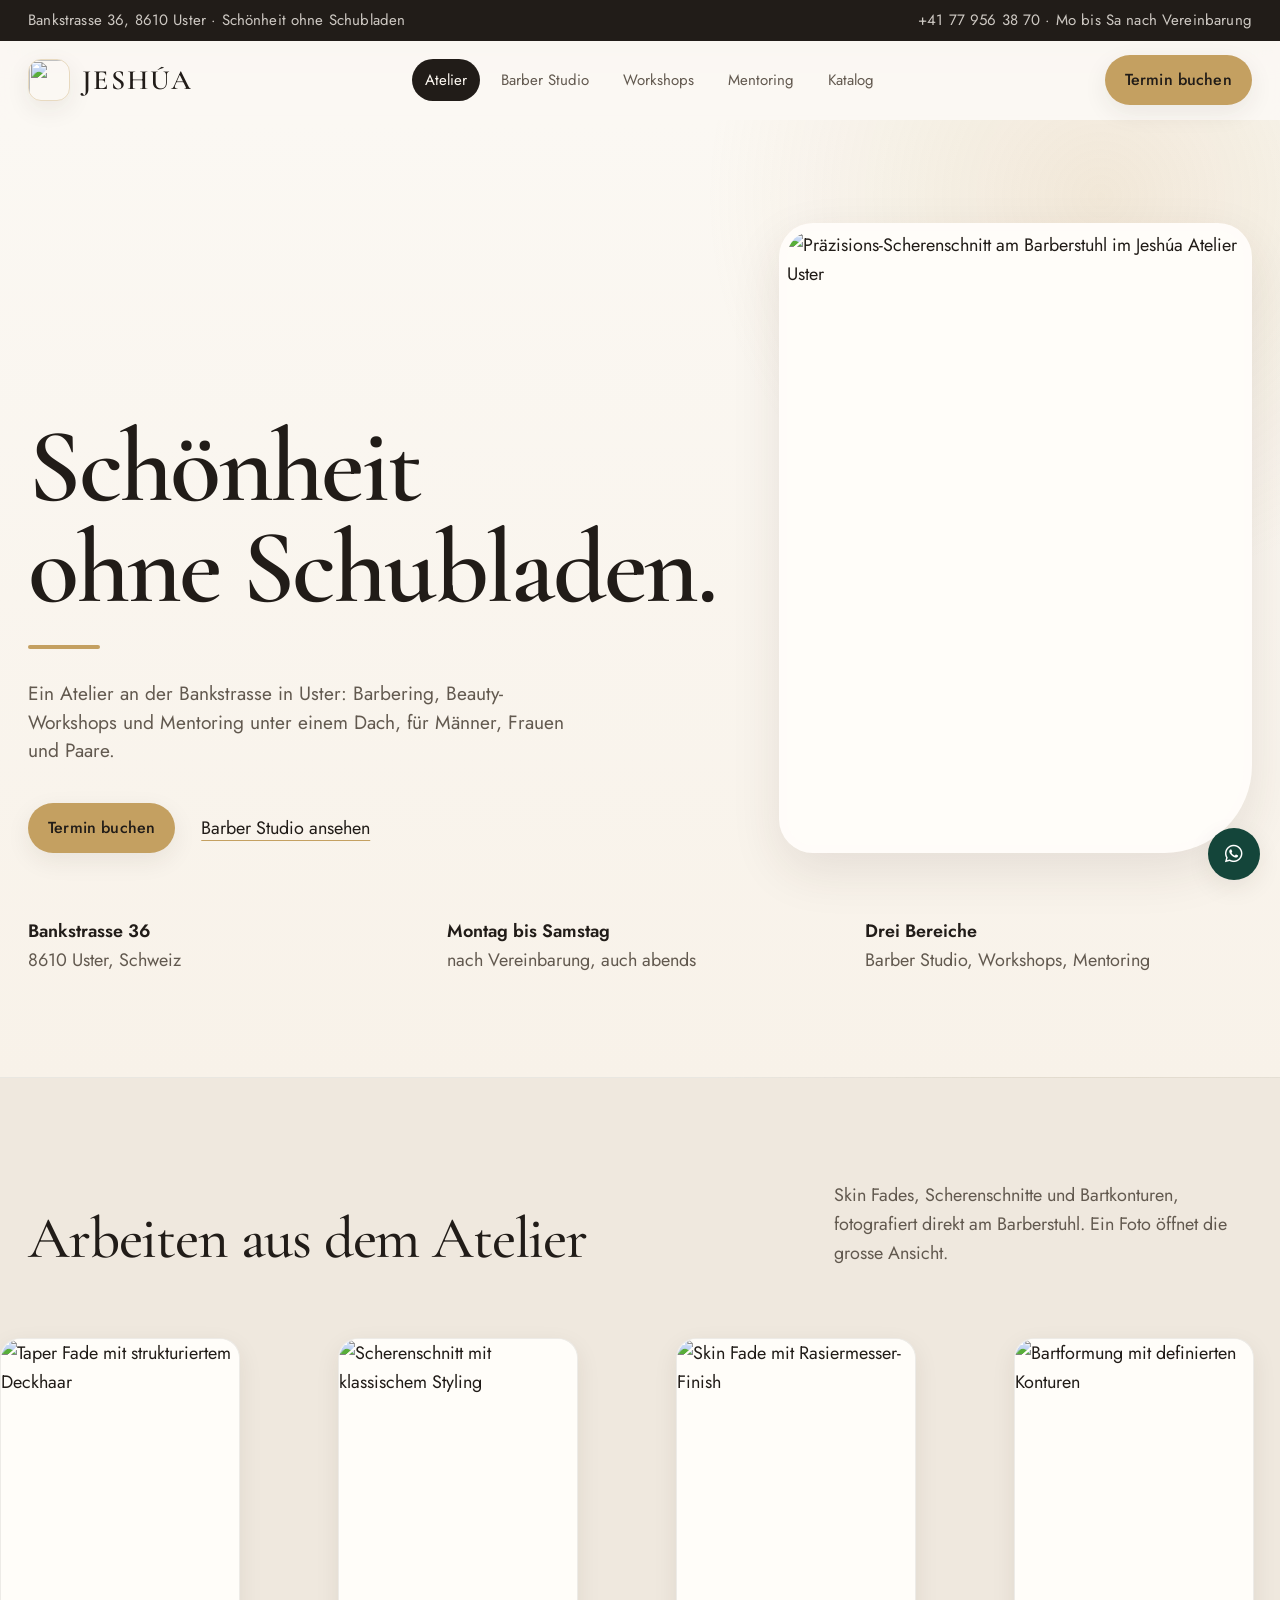
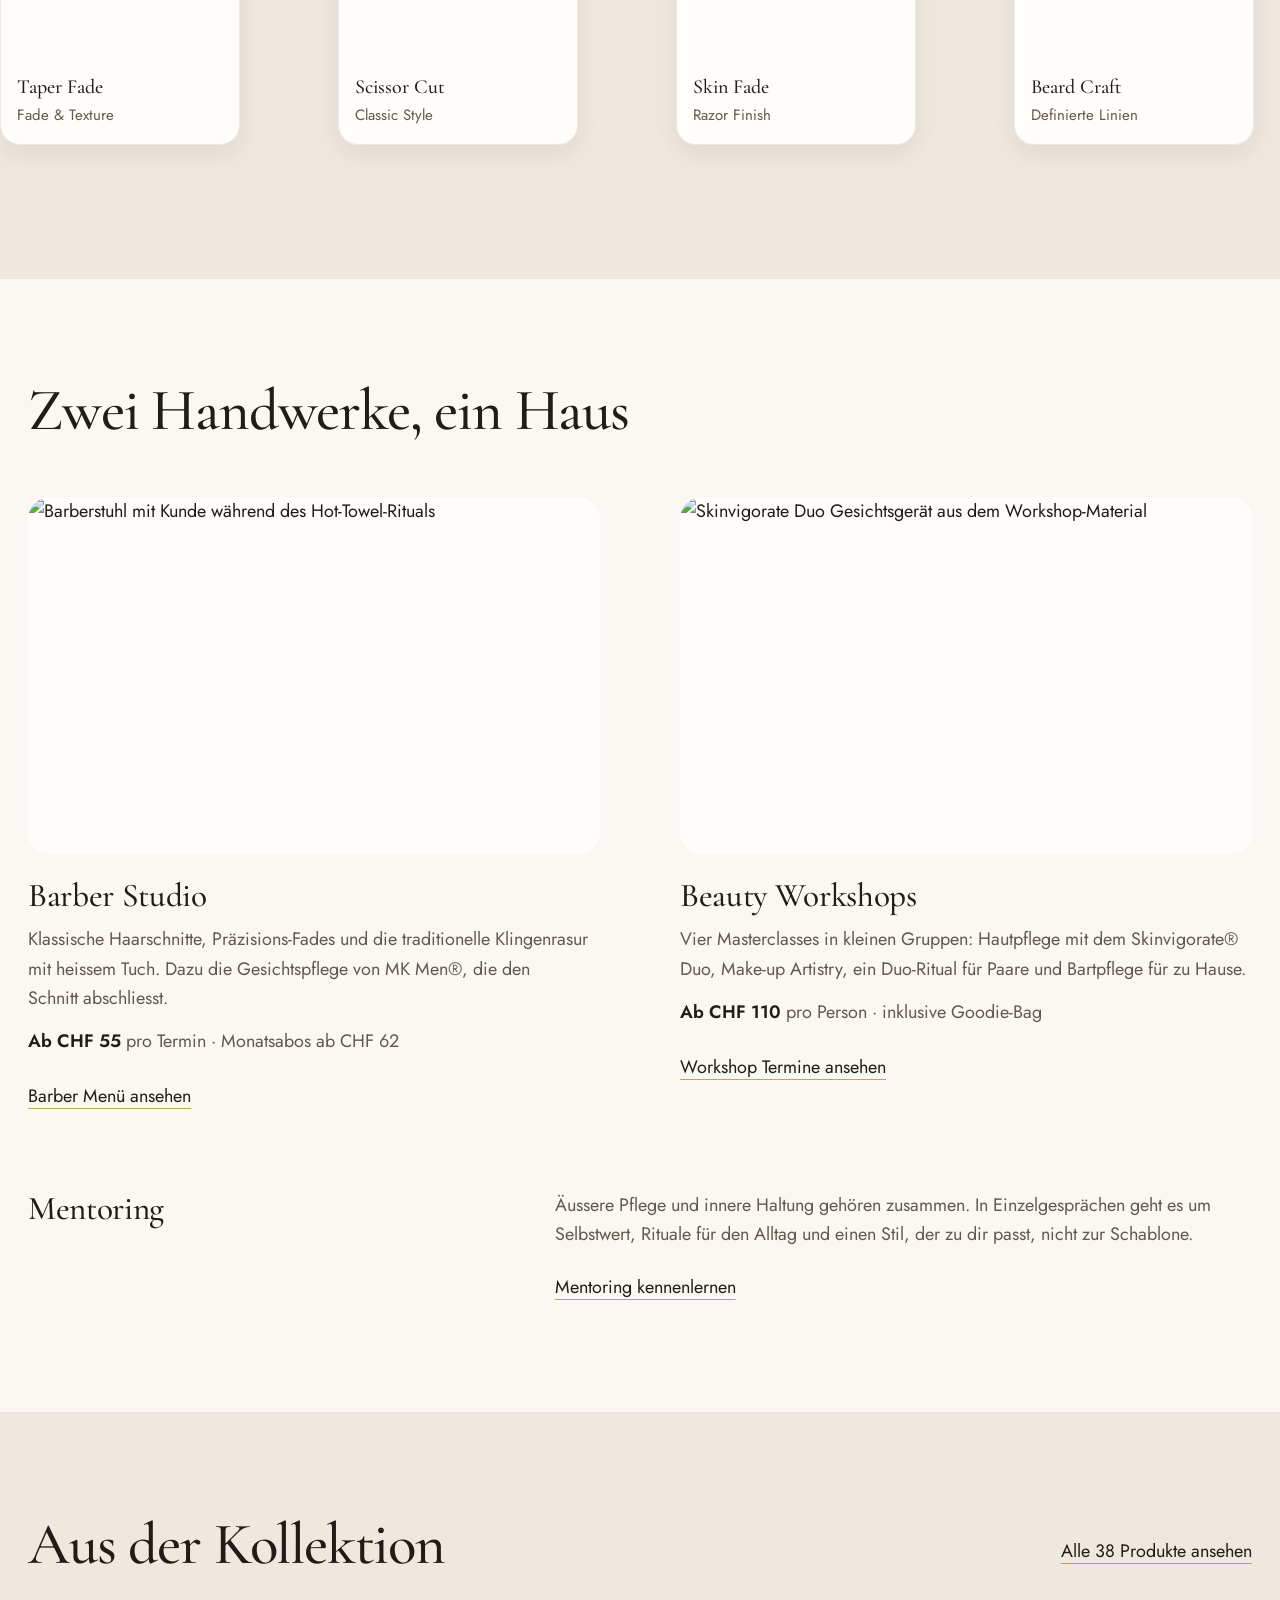
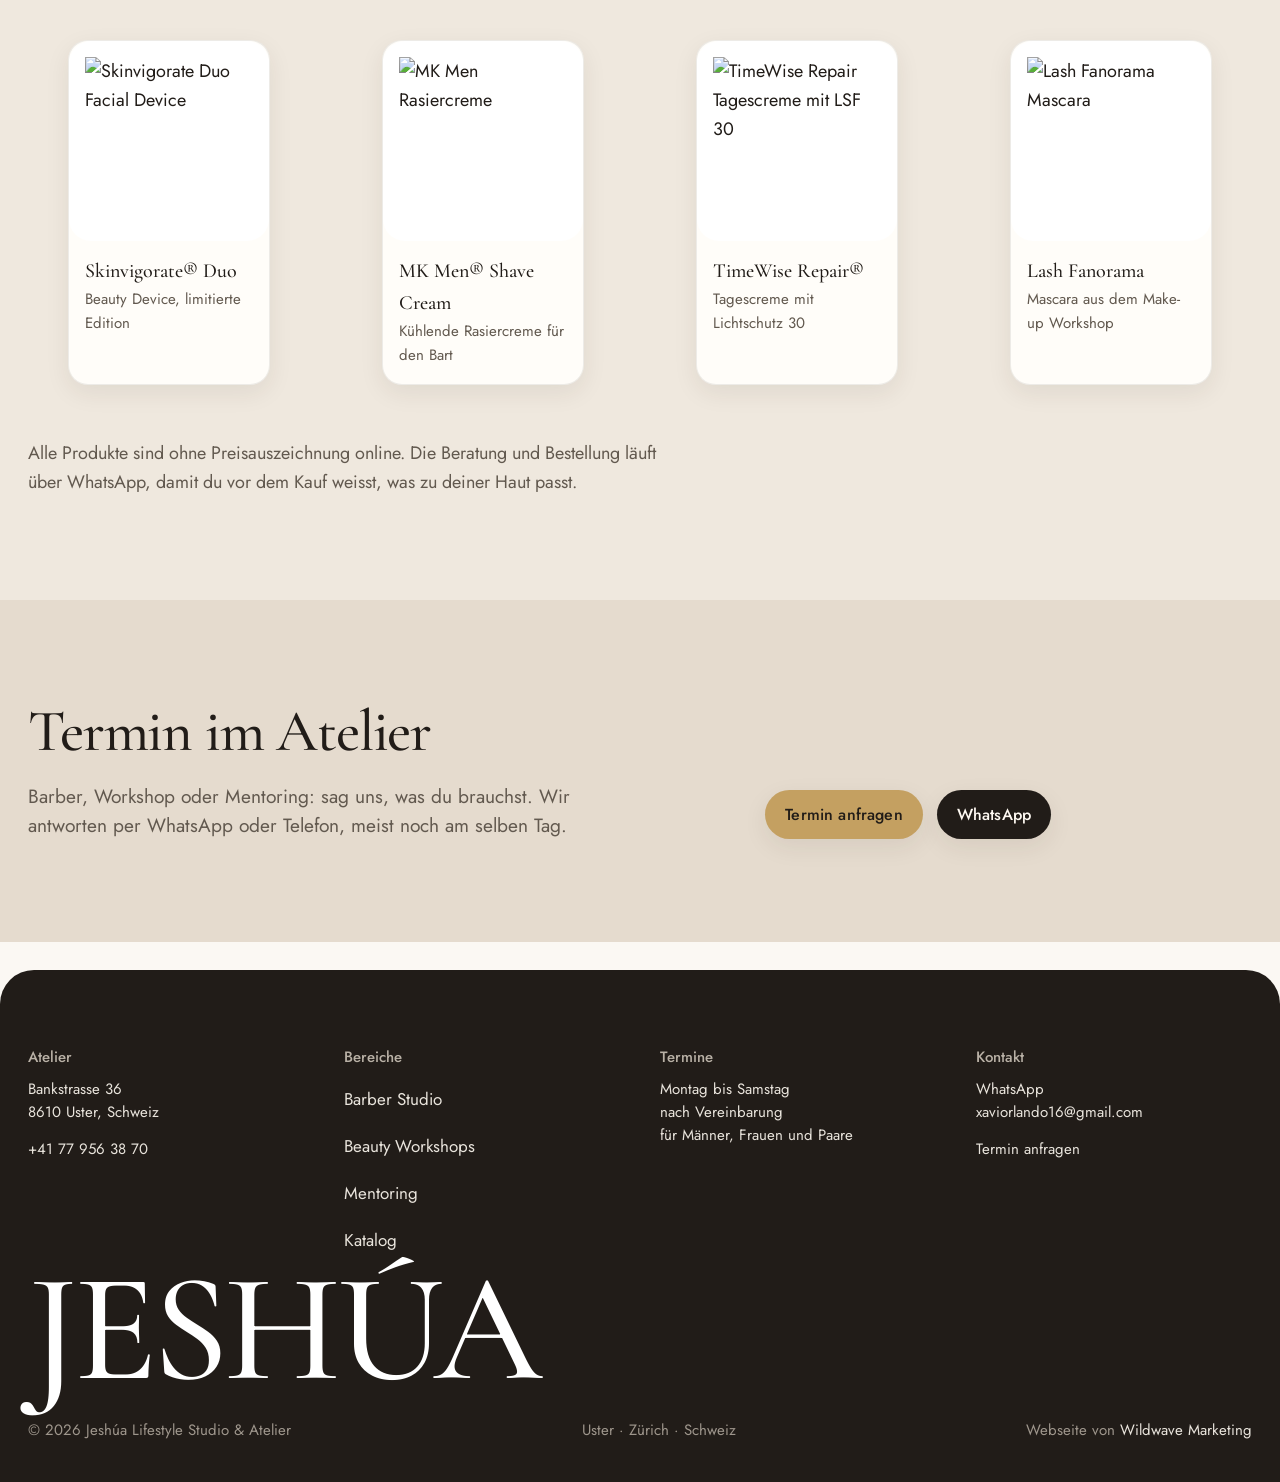
==== commit 796428e3: "Bust cached stylesheet after mobile refresh" ====
--- a/index.html
+++ b/index.html
@@ -63,7 +63,7 @@
   </script>
 
   <!-- Gemeinsame Atelier-Styles -->
-  <link rel="stylesheet" href="assets/styles.css">
+  <link rel="stylesheet" href="assets/styles.css?v=ab91bb9">
 </head>
 <body  class="min-h-svh flex flex-col">
 
--- a/assets/styles.css
+++ b/assets/styles.css
@@ -893,3 +893,492 @@
 .btn-atelier-outline:hover { background: var(--field-deep); }
 
 /* Galerie-Strip: horizontales Scroll-Snap-Element (bewusst kein Autorun) */
+
+
+/* ============================================================
+   Jeshúa Atelier — Editorial Refresh
+   Layered override: modern boutique editorial, warm, tactile, inclusive.
+   ============================================================ */
+
+:root {
+  --paper: #fbf8f3;
+  --field: #efe8de;
+  --field-deep: #e5dbce;
+  --surface: #fffdf9;
+  --ink: #211c18;
+  --ink-soft: #62594f;
+  --ink-mute: #8c8174;
+  --gold: #c4a061;
+  --gold-text: #87642d;
+  --gold-fill: #c4a061;
+  --bronze: #8c4e3a;
+  --line: rgba(33, 28, 24, .12);
+  --soft-shadow: 0 18px 50px rgba(54, 42, 30, .10);
+  --small-shadow: 0 8px 24px rgba(54, 42, 30, .08);
+}
+
+body {
+  background: var(--paper);
+  color: var(--ink);
+}
+
+::selection {
+  background: var(--gold);
+  color: var(--ink);
+}
+
+.utility {
+  background: var(--ink);
+  color: #f7efe6;
+  padding-block: 9px;
+  letter-spacing: .01em;
+}
+
+.utility .small,
+.utility a {
+  color: rgba(255, 250, 243, .78);
+}
+
+.utility a:hover {
+  color: #fff;
+}
+
+.site-header {
+  background: rgba(251, 248, 243, .88);
+  border-bottom: 1px solid transparent;
+  backdrop-filter: blur(16px);
+  transition: background-color var(--dur) var(--ease), box-shadow var(--dur) var(--ease), border-color var(--dur) var(--ease);
+}
+
+.site-header.is-scrolled {
+  background: rgba(255, 253, 249, .96);
+  border-color: var(--line);
+  box-shadow: 0 10px 30px rgba(33, 28, 24, .08);
+}
+
+.site-header .wrap {
+  min-height: 78px;
+}
+
+.wordmark {
+  gap: 12px;
+}
+
+.wordmark img {
+  width: 42px;
+  height: 42px;
+  border-radius: 13px;
+  box-shadow: var(--small-shadow);
+  border: 1px solid rgba(196, 160, 97, .35);
+}
+
+.wordmark span {
+  font-size: 28px;
+  letter-spacing: .08em;
+}
+
+.nav-links {
+  gap: 8px;
+}
+
+.nav-links a {
+  border-radius: 999px;
+  padding: 9px 13px;
+  font-size: 15px;
+  color: var(--ink-soft);
+  transition: background-color var(--dur) var(--ease), color var(--dur) var(--ease), transform var(--dur) var(--ease);
+}
+
+.nav-links a:hover {
+  background: var(--field);
+  color: var(--ink);
+  transform: translateY(-1px);
+}
+
+.nav-links a[aria-current="page"] {
+  background: var(--ink);
+  color: #fffaf3;
+  text-decoration: none;
+}
+
+.btn {
+  min-height: 46px;
+  padding: 12px 20px;
+  border-radius: 999px;
+  box-shadow: var(--small-shadow);
+  transition: transform var(--dur) var(--ease), background-color var(--dur) var(--ease), box-shadow var(--dur) var(--ease), color var(--dur) var(--ease);
+}
+
+.btn:hover,
+.btn-atelier-gold:hover,
+.btn-atelier-crimson:hover,
+.btn-atelier-whatsapp:hover,
+.btn-atelier-outline:hover {
+  transform: translateY(-2px);
+  box-shadow: var(--soft-shadow);
+}
+
+.btn-gold,
+.btn-atelier-gold {
+  background: var(--gold-fill);
+  color: var(--ink);
+}
+
+.btn-gold:hover,
+.btn-atelier-gold:hover {
+  background: #b38a4a;
+}
+
+.btn-ink {
+  background: var(--ink);
+  color: #fffaf3;
+}
+
+.btn-ink:hover {
+  background: #3a3028;
+}
+
+.btn-quiet {
+  padding: 8px 0;
+  text-decoration-thickness: 1px;
+  transition: color var(--dur) var(--ease), transform var(--dur) var(--ease);
+}
+
+.btn-quiet:hover {
+  transform: translateX(4px);
+}
+
+.menu-toggle {
+  border: 1px solid var(--line);
+  border-radius: 999px;
+  padding: 9px 15px;
+  background: var(--surface);
+  box-shadow: 0 4px 14px rgba(33, 28, 24, .05);
+}
+
+#mobileMenu {
+  border-top: 1px solid var(--line);
+  background: rgba(255, 253, 249, .98);
+  padding: 8px var(--margin) 24px;
+}
+
+#mobileMenu a {
+  border-bottom: 1px solid rgba(33, 28, 24, .08);
+  padding-block: 15px;
+}
+
+main > .section:first-child {
+  background:
+    radial-gradient(circle at 86% 8%, rgba(196, 160, 97, .18), transparent 28%),
+    linear-gradient(180deg, #fbf8f3 0%, #f8f2e9 100%);
+  border-bottom: 1px solid rgba(33, 28, 24, .08);
+}
+
+.display-1 {
+  font-weight: 600;
+  color: var(--ink);
+}
+
+.display-1::after {
+  content: "";
+  display: block;
+  width: 72px;
+  height: 4px;
+  margin-top: 26px;
+  border-radius: 999px;
+  background: var(--gold);
+}
+
+.lede {
+  color: var(--ink-soft);
+}
+
+.hero-media .media-portrait {
+  border-radius: 34px 34px 88px 34px;
+  box-shadow: var(--soft-shadow);
+  border: 8px solid rgba(255, 253, 249, .82);
+}
+
+.media-square,
+.media-portrait,
+.media-wide {
+  border-radius: 22px;
+}
+
+.media-square img,
+.media-portrait img,
+.media-wide img {
+  transition: transform 700ms var(--ease), filter 700ms var(--ease);
+}
+
+.media-square:hover img,
+.media-portrait:hover img,
+.media-wide:hover img {
+  transform: scale(1.035);
+  filter: saturate(1.05);
+}
+
+.field {
+  background: var(--field);
+}
+
+.field-deep {
+  background: var(--field-deep);
+}
+
+.card {
+  border: 1px solid rgba(33, 28, 24, .08);
+  border-radius: 24px;
+  box-shadow: var(--small-shadow);
+}
+
+.tile {
+  border-radius: 20px;
+  background: var(--surface);
+  border: 1px solid rgba(33, 28, 24, .08);
+  box-shadow: var(--small-shadow);
+  transition: transform var(--dur) var(--ease), box-shadow var(--dur) var(--ease);
+}
+
+.tile:hover {
+  transform: translateY(-5px);
+  box-shadow: var(--soft-shadow);
+}
+
+.tile .media-portrait {
+  border-radius: 20px 20px 0 0;
+}
+
+.tile figcaption {
+  padding: 14px 16px 17px;
+}
+
+.strip {
+  padding-block: 8px 14px;
+}
+
+.strip-track {
+  gap: 18px;
+}
+
+.row-list > li {
+  border-radius: 14px;
+  padding-inline: clamp(16px, 2vw, 28px);
+}
+
+.row-list > li + li {
+  margin-top: 8px;
+}
+
+.input {
+  border: 1px solid transparent;
+  border-radius: 14px;
+  background: var(--surface);
+  box-shadow: inset 0 0 0 1px rgba(33, 28, 24, .08);
+  padding: 15px 17px;
+}
+
+.input:focus {
+  outline: 0;
+  box-shadow: inset 0 0 0 2px var(--gold), 0 0 0 4px rgba(196, 160, 97, .18);
+}
+
+.site-footer {
+  background: #211c18;
+  border-radius: 34px 34px 0 0;
+  margin-top: 28px;
+}
+
+.site-footer .wordmark img {
+  border-color: rgba(255, 255, 255, .16);
+}
+
+.site-footer .small,
+.site-footer .label {
+  color: #c6b9aa;
+}
+
+.site-footer a:hover {
+  color: var(--gold);
+}
+
+:focus-visible {
+  outline: 3px solid var(--gold);
+  outline-offset: 4px;
+}
+
+@media (max-width: 639px) {
+  body {
+    font-size: 16px;
+  }
+
+  .utility .wrap {
+    justify-content: center;
+    text-align: center;
+  }
+
+  .utility .small:first-child {
+    display: none;
+  }
+
+  .site-header .wrap {
+    min-height: 70px;
+  }
+
+  .nav-actions .btn-gold {
+    display: none;
+  }
+
+  .wordmark span {
+    font-size: 24px;
+  }
+
+  main > .section:first-child {
+    padding-top: 64px;
+  }
+
+  .display-1::after {
+    margin-top: 20px;
+  }
+
+  .hero-media .media-portrait {
+    border-radius: 24px 24px 62px 24px;
+  }
+}
+
+
+/* ============================================================
+   Mobile pass — reset desktop utility fallbacks below lg
+   ============================================================ */
+
+@media (max-width: 1023px) {
+  /* The offline Tailwind compatibility layer must not activate lg:* utilities on mobile. */
+  .lg\:grid-cols-2,
+  .lg\:grid-cols-4,
+  .lg\:grid-cols-5,
+  .lg\:grid-cols-12 {
+    grid-template-columns: minmax(0, 1fr) !important;
+  }
+
+  .lg\:col-span-4,
+  .lg\:col-span-5,
+  .lg\:col-span-6,
+  .lg\:col-span-7,
+  .lg\:col-span-8 {
+    grid-column: auto !important;
+  }
+
+  .lg\:order-1,
+  .lg\:order-2 {
+    order: initial !important;
+  }
+
+  .lg\:gap-16 {
+    gap: 2.5rem !important;
+  }
+
+  .lg\:gap-20 {
+    gap: 3rem !important;
+  }
+}
+
+@media (max-width: 767px) {
+  html,
+  body {
+    overflow-x: hidden;
+  }
+
+  .wrap {
+    padding-inline: 18px;
+  }
+
+  .section {
+    padding-block: 64px;
+  }
+
+  .section-tight {
+    padding-block: 48px;
+  }
+
+  .display-2 {
+    font-size: clamp(34px, 11vw, 52px);
+  }
+
+  .display-3 {
+    font-size: clamp(28px, 8vw, 36px);
+  }
+
+  .lede {
+    font-size: 18px;
+    line-height: 1.55;
+  }
+
+  .body {
+    font-size: 16px;
+    line-height: 1.58;
+  }
+
+  .small,
+  .label {
+    font-size: 14px;
+  }
+
+  .grid.gap-10 {
+    gap: 2rem;
+  }
+
+  .hero-media {
+    width: min(100%, 430px);
+    margin-inline: auto;
+  }
+
+  .media-wide {
+    aspect-ratio: 4 / 3;
+  }
+
+  .price-row {
+    align-items: flex-start;
+    flex-wrap: wrap;
+  }
+
+  .price-row .price {
+    margin-left: auto;
+  }
+
+  .btn,
+  .btn-atelier-gold,
+  .btn-atelier-crimson,
+  .btn-atelier-whatsapp,
+  .btn-atelier-outline {
+    min-height: 48px;
+  }
+
+  form .btn,
+  .field-grid + .btn,
+  .field-grid ~ .btn {
+    width: 100%;
+  }
+
+  .site-footer {
+    border-radius: 26px 26px 0 0;
+  }
+
+  .foot-name {
+    font-size: clamp(64px, 20vw, 120px);
+  }
+}
+
+@media (min-width: 640px) and (max-width: 1023px) {
+  .wrap {
+    padding-inline: 24px;
+  }
+
+  .section {
+    padding-block: 80px;
+  }
+
+  .hero-media {
+    width: min(100%, 520px);
+    margin-inline: auto;
+  }
+}
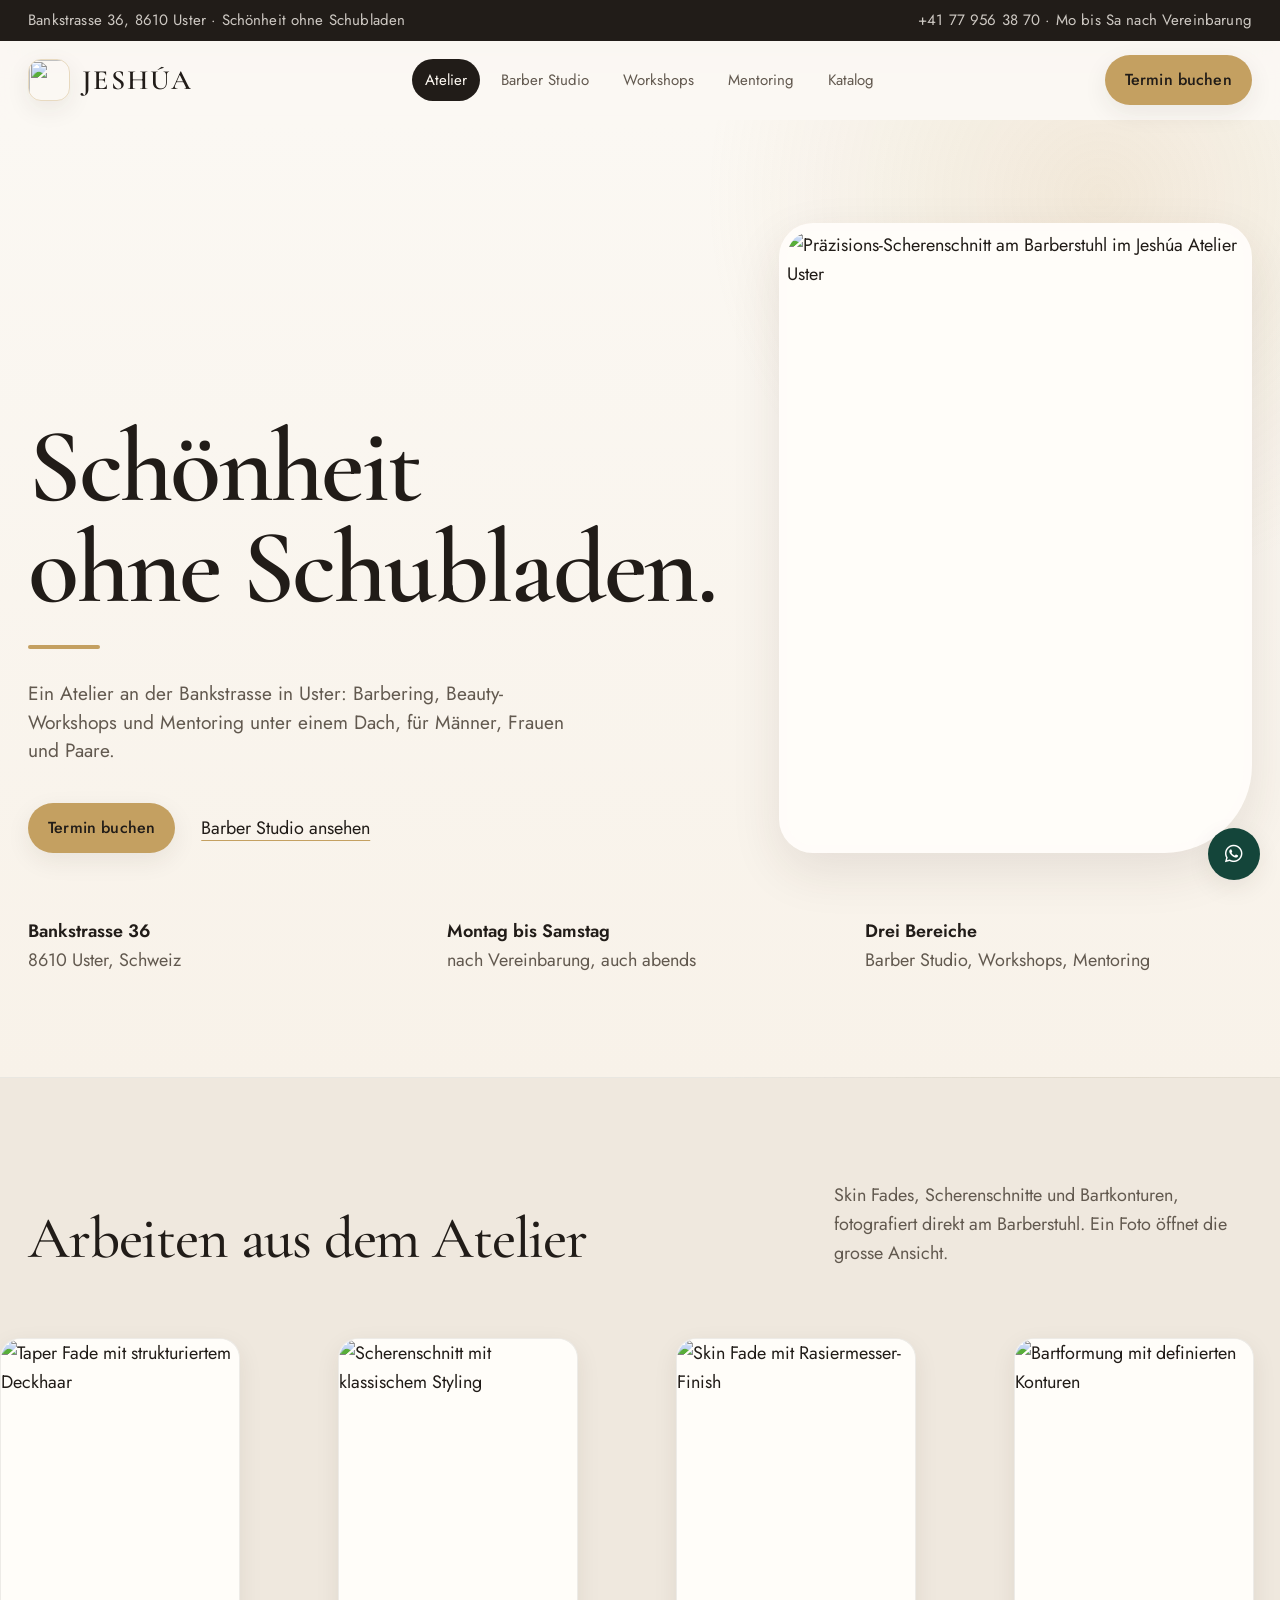
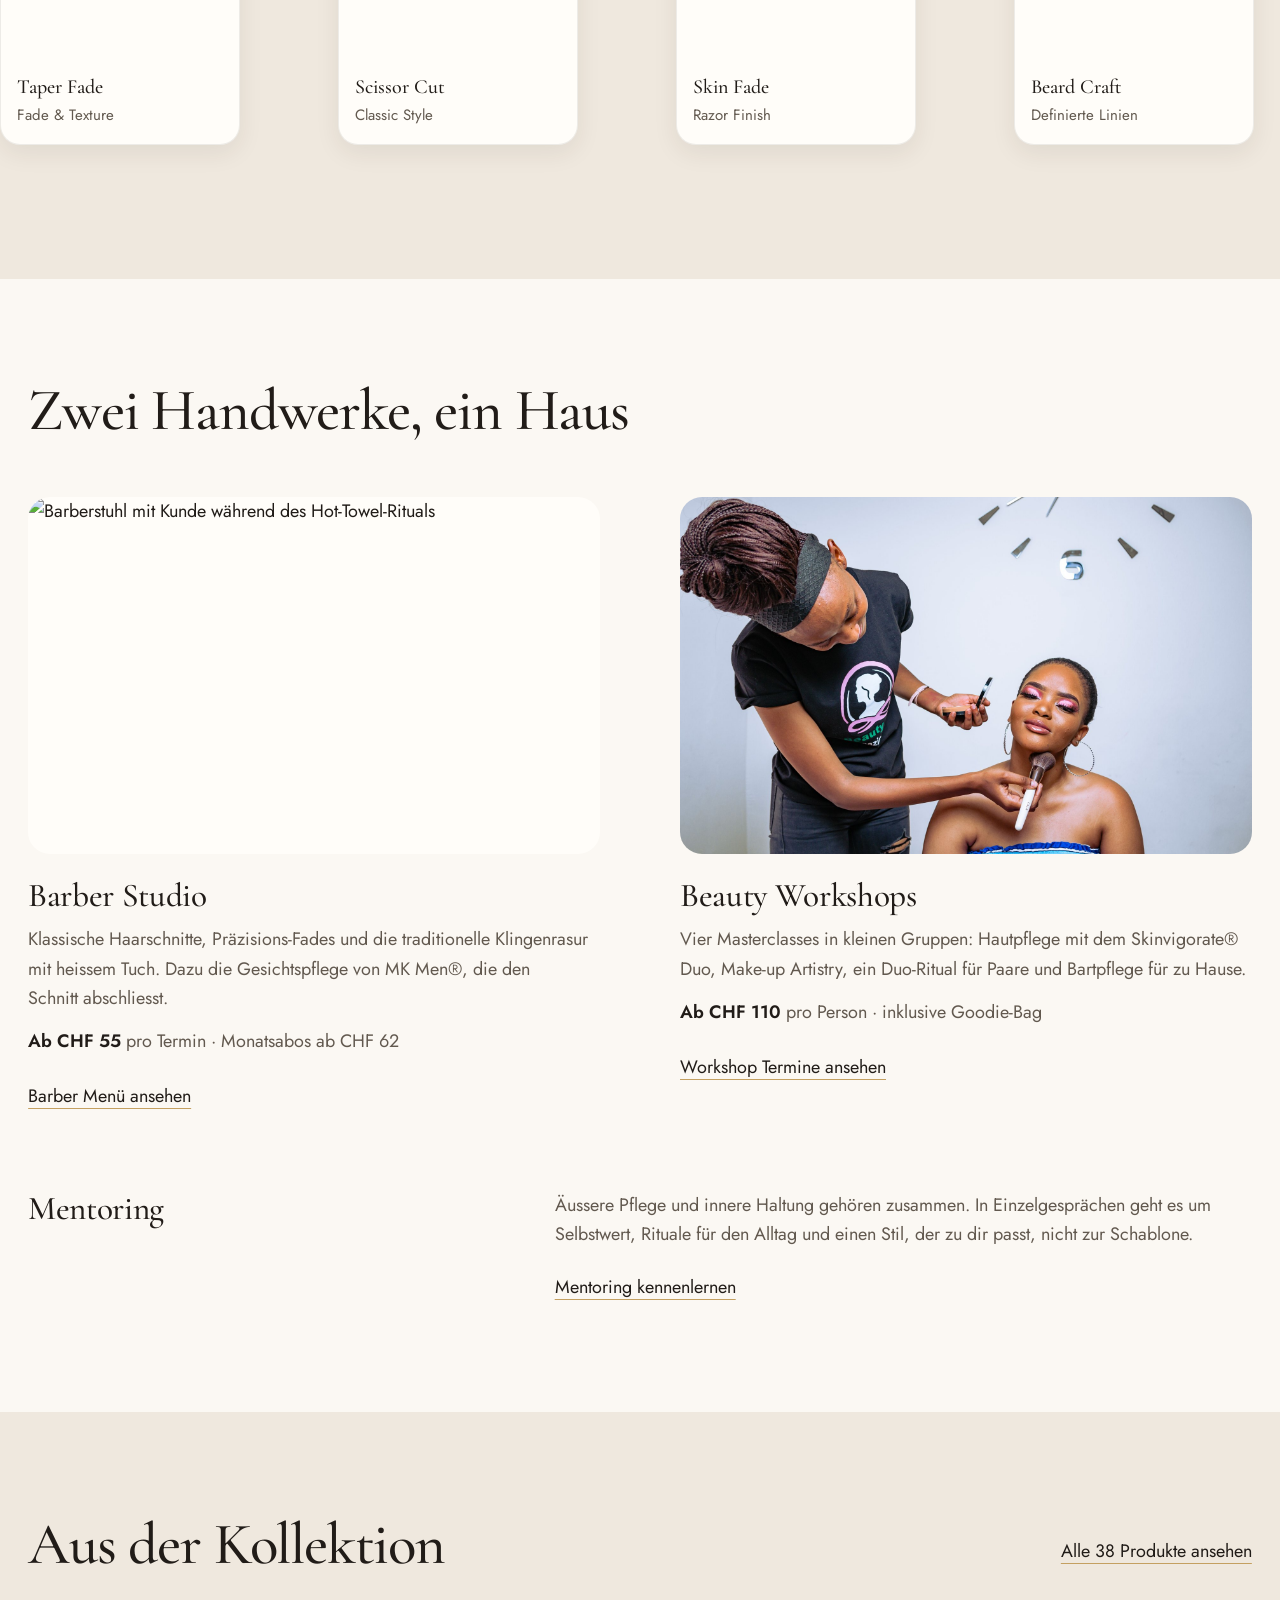
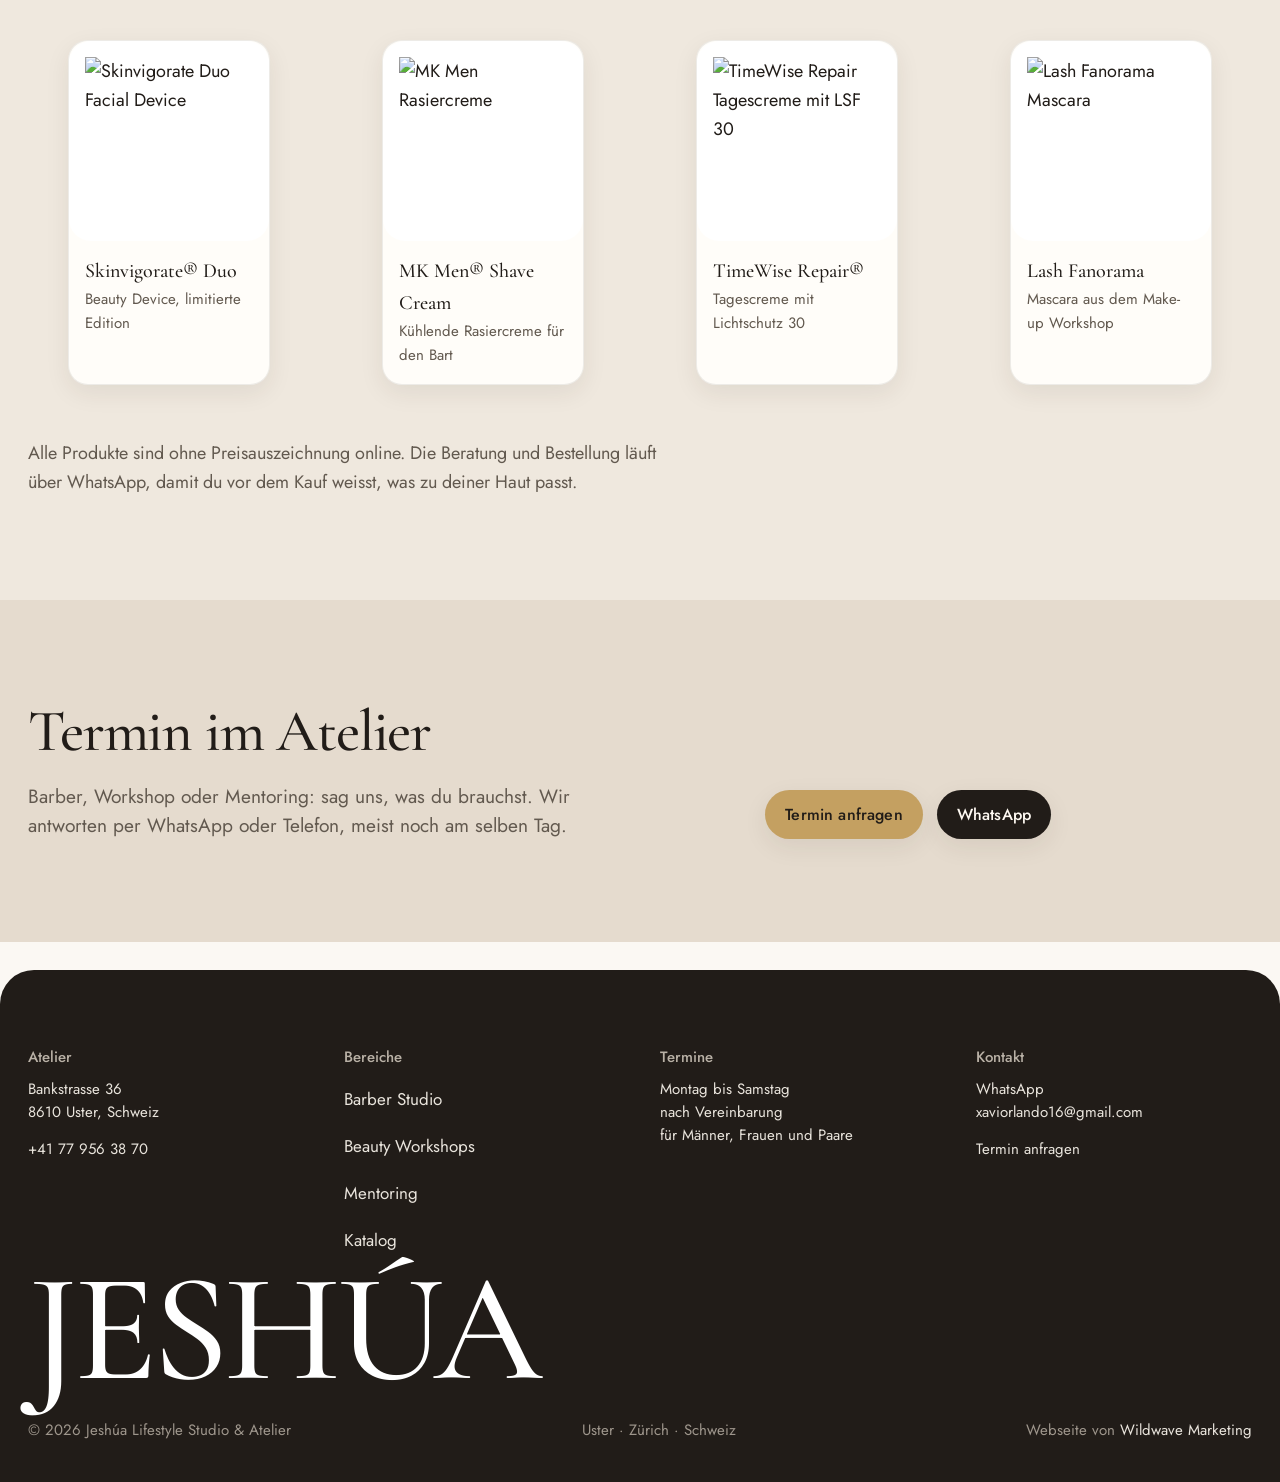
==== commit 6c5e7bb3: "Use stock photography for beauty workshops" ====
--- a/index.html
+++ b/index.html
@@ -218,7 +218,7 @@
 
           <article data-rise style="--rise-delay:100ms">
             <div class="media-wide">
-              <img src="https://pimg.eur.marykaycdn.com/HeroZoom/10006/J2012935-UNL-GB-135-Skinvigorate-Duo-Facial-Device-Soldier-Front-WT.jpg" onerror="this.onerror=null; this.src='jeshua_products/skinvigorate_duo.png'" alt="Skinvigorate Duo Gesichtsgerät aus dem Workshop-Material" loading="lazy">
+              <img src="assets/workshops/workshop-makeup.jpg" onerror="this.onerror=null; this.src='assets/workshops/workshop-makeup.jpg'" alt="Beauty-Workshop mit professioneller Make-up-Anleitung" loading="lazy">
             </div>
             <h3 data-rise class="display-3" style="margin-top:24px">Beauty Workshops</h3>
             <p class="body" style="margin-top:12px">
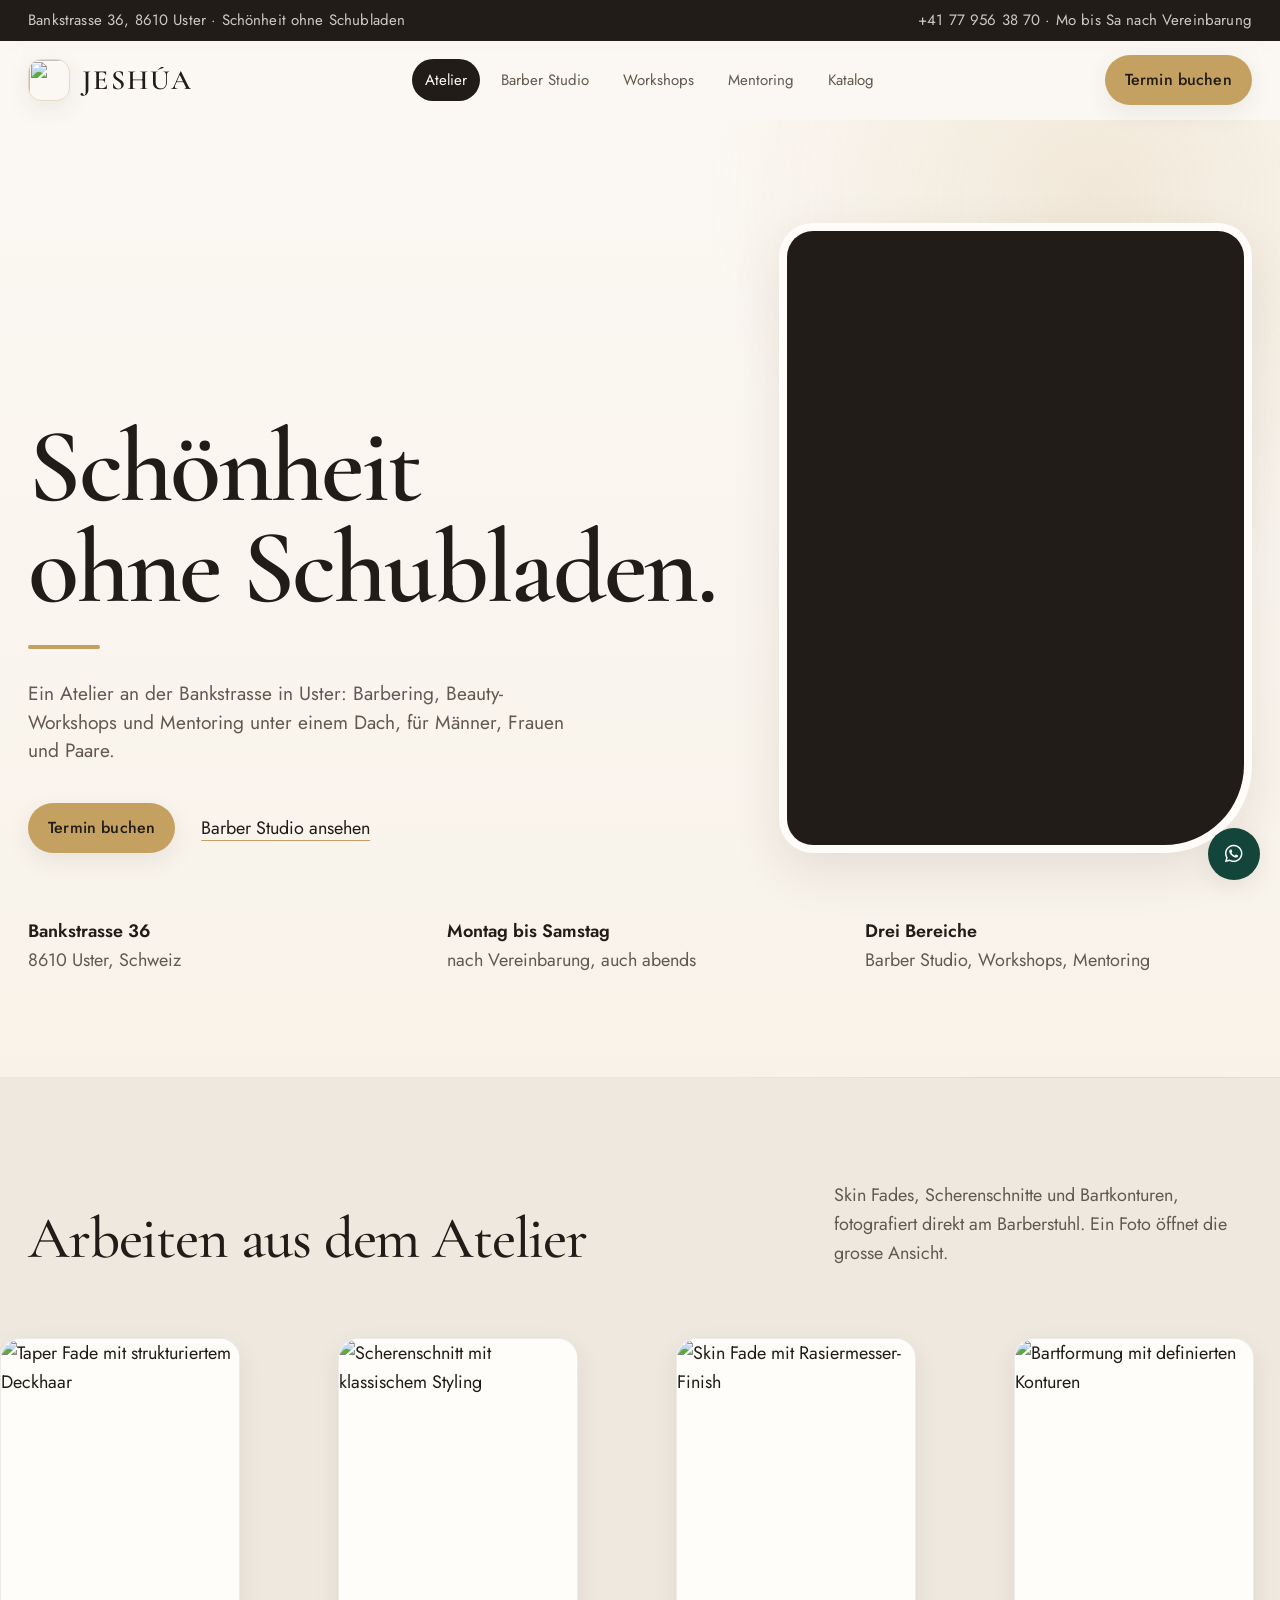
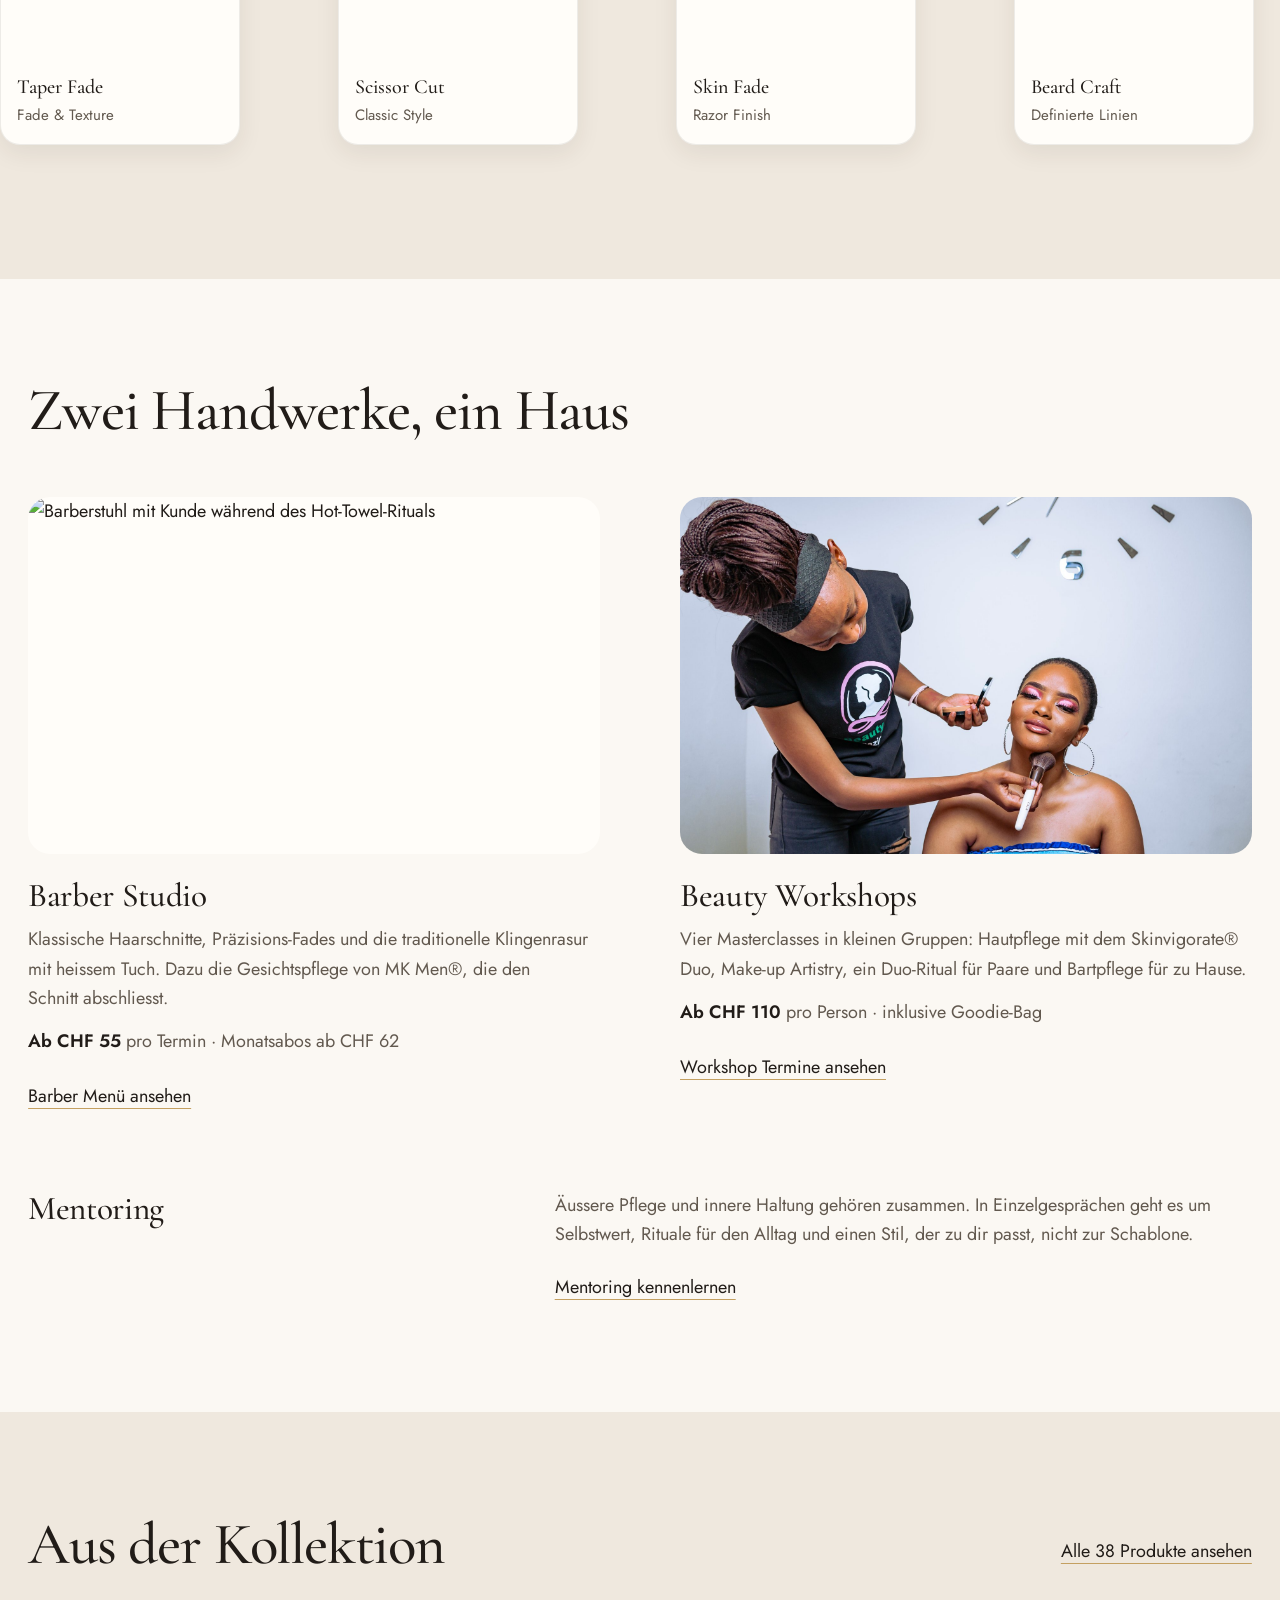
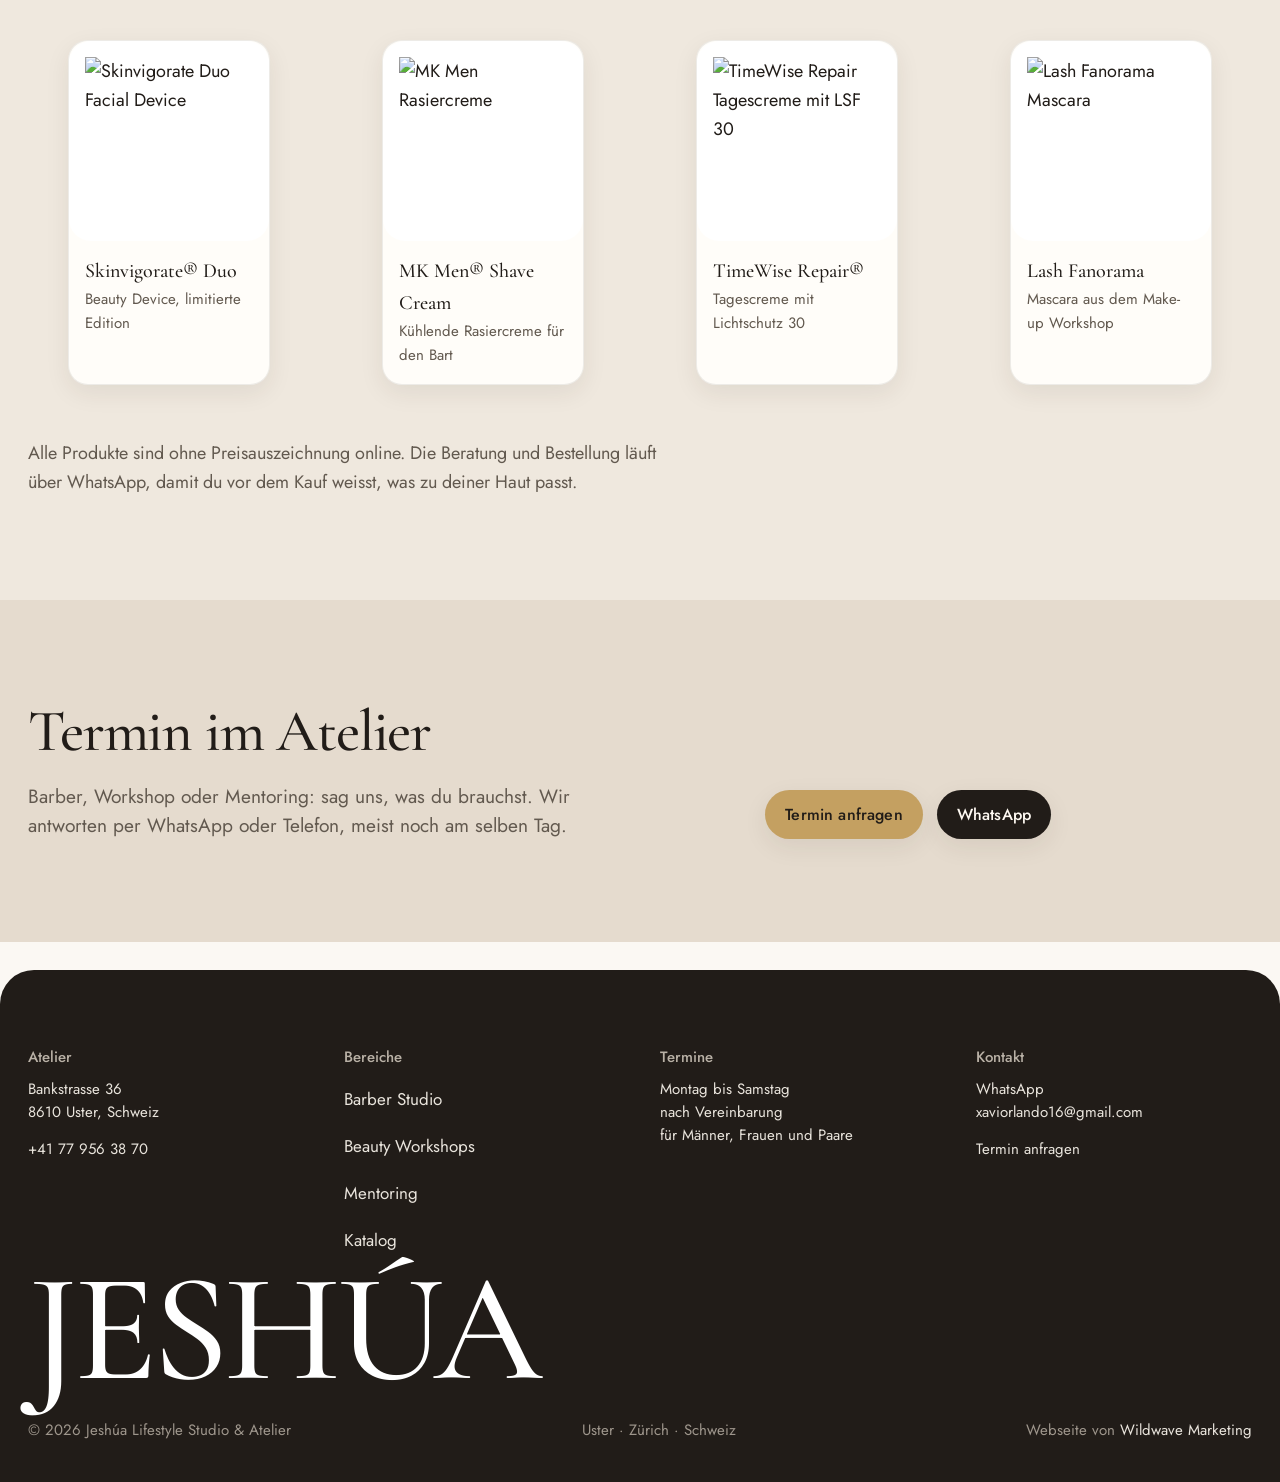
==== commit 8fb0c940: "Use supplied video in homepage hero" ====
--- a/index.html
+++ b/index.html
@@ -126,9 +126,9 @@
 
           <div class="lg:col-span-5 hero-media" data-rise style="--rise-delay:120ms">
             <div class="media-portrait">
-              <img src="https://res.cloudinary.com/dtzpydtdg/image/upload/v1781210387/IMG-20260606-WA0003_iebsif.jpg"
-                   onerror="this.onerror=null; this.src='jeshua_gallery/barber_client_02.jpg'"
-                   alt="Präzisions-Scherenschnitt am Barberstuhl im Jeshúa Atelier Uster" loading="eager">
+              <video class="hero-video" autoplay muted loop playsinline preload="metadata" aria-label="Jeshúa Atelier im Barber- und Beauty-Alltag">
+                <source src="assets/hero/jeshua-hero.mp4" type="video/mp4">
+              </video>
             </div>
           </div>
         </div>
--- a/assets/styles.css
+++ b/assets/styles.css
@@ -1382,3 +1382,17 @@
     margin-inline: auto;
   }
 }
+
+/* Hero video */
+.media-portrait video {
+  display: block;
+  width: 100%;
+  height: 100%;
+  object-fit: cover;
+  background: var(--ink);
+}
+
+.hero-media video {
+  animation: hero-settle 1400ms var(--ease) both;
+  animation-delay: 120ms;
+}
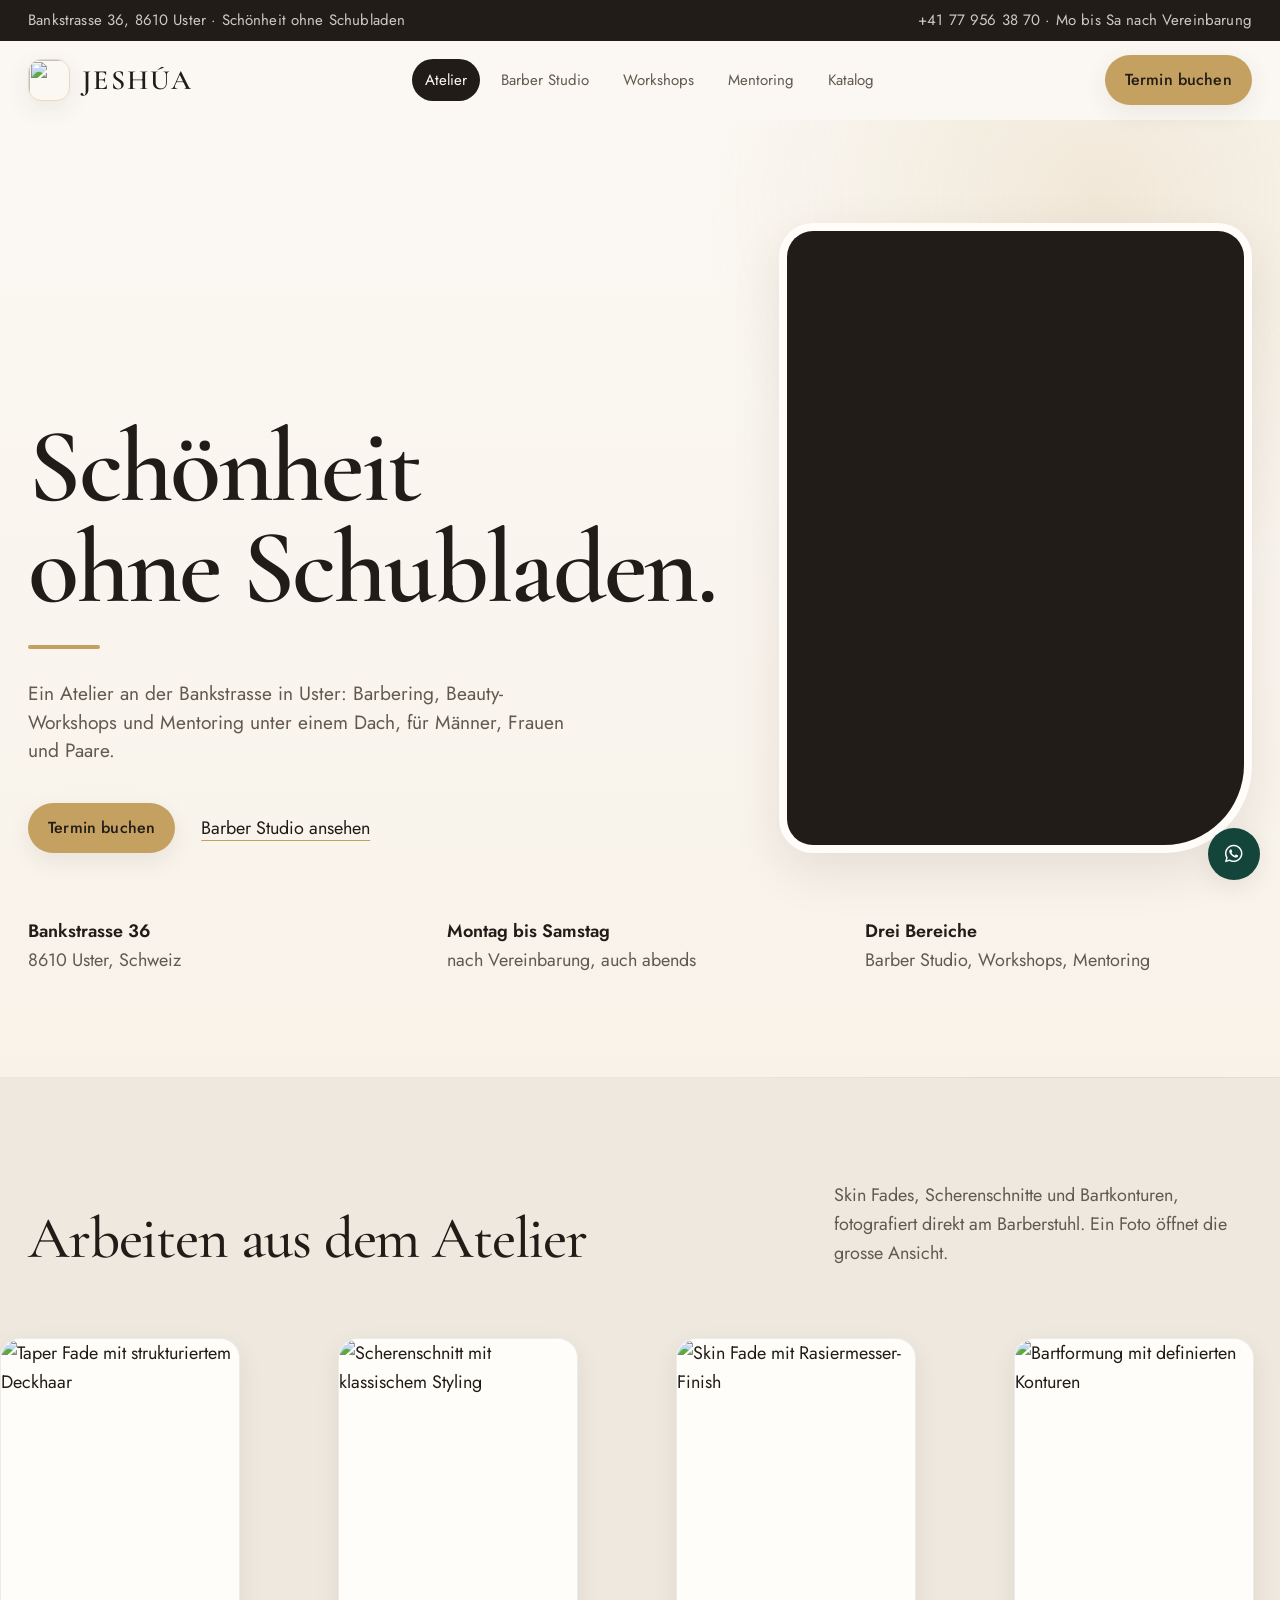
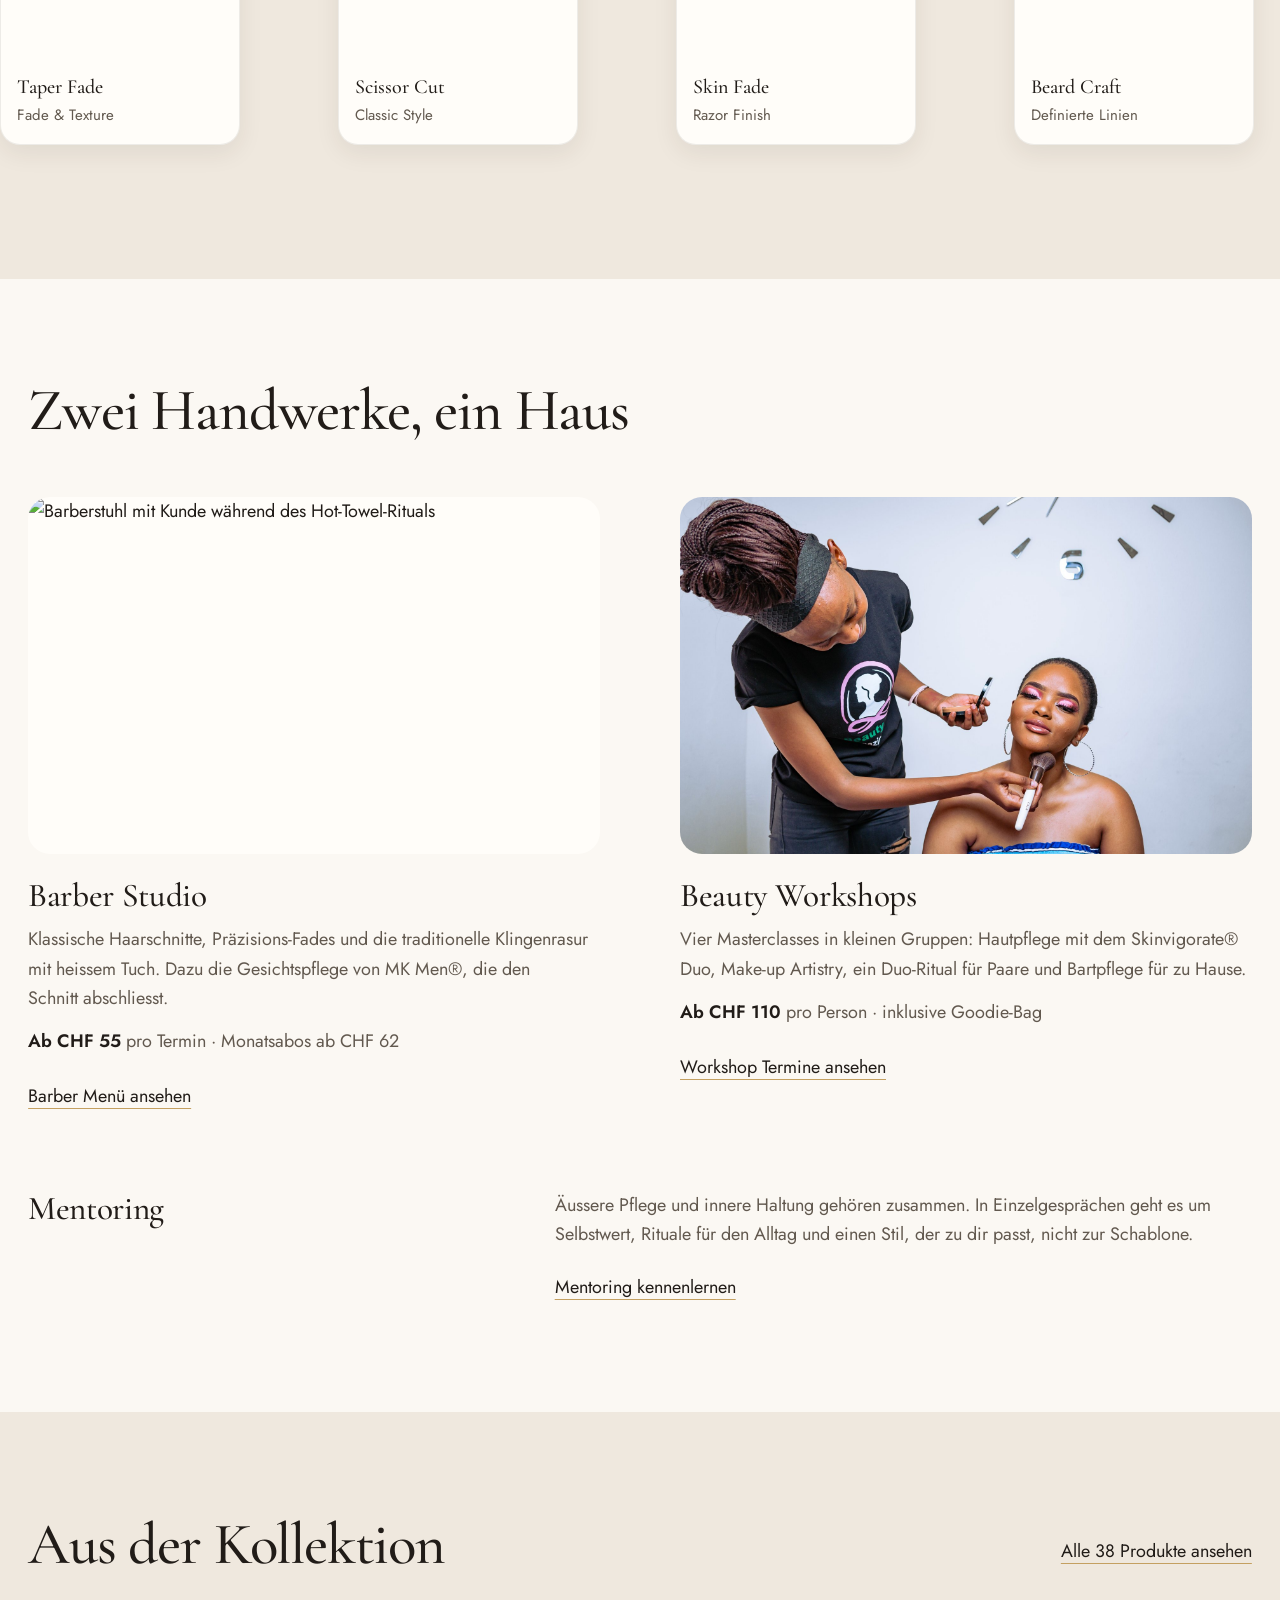
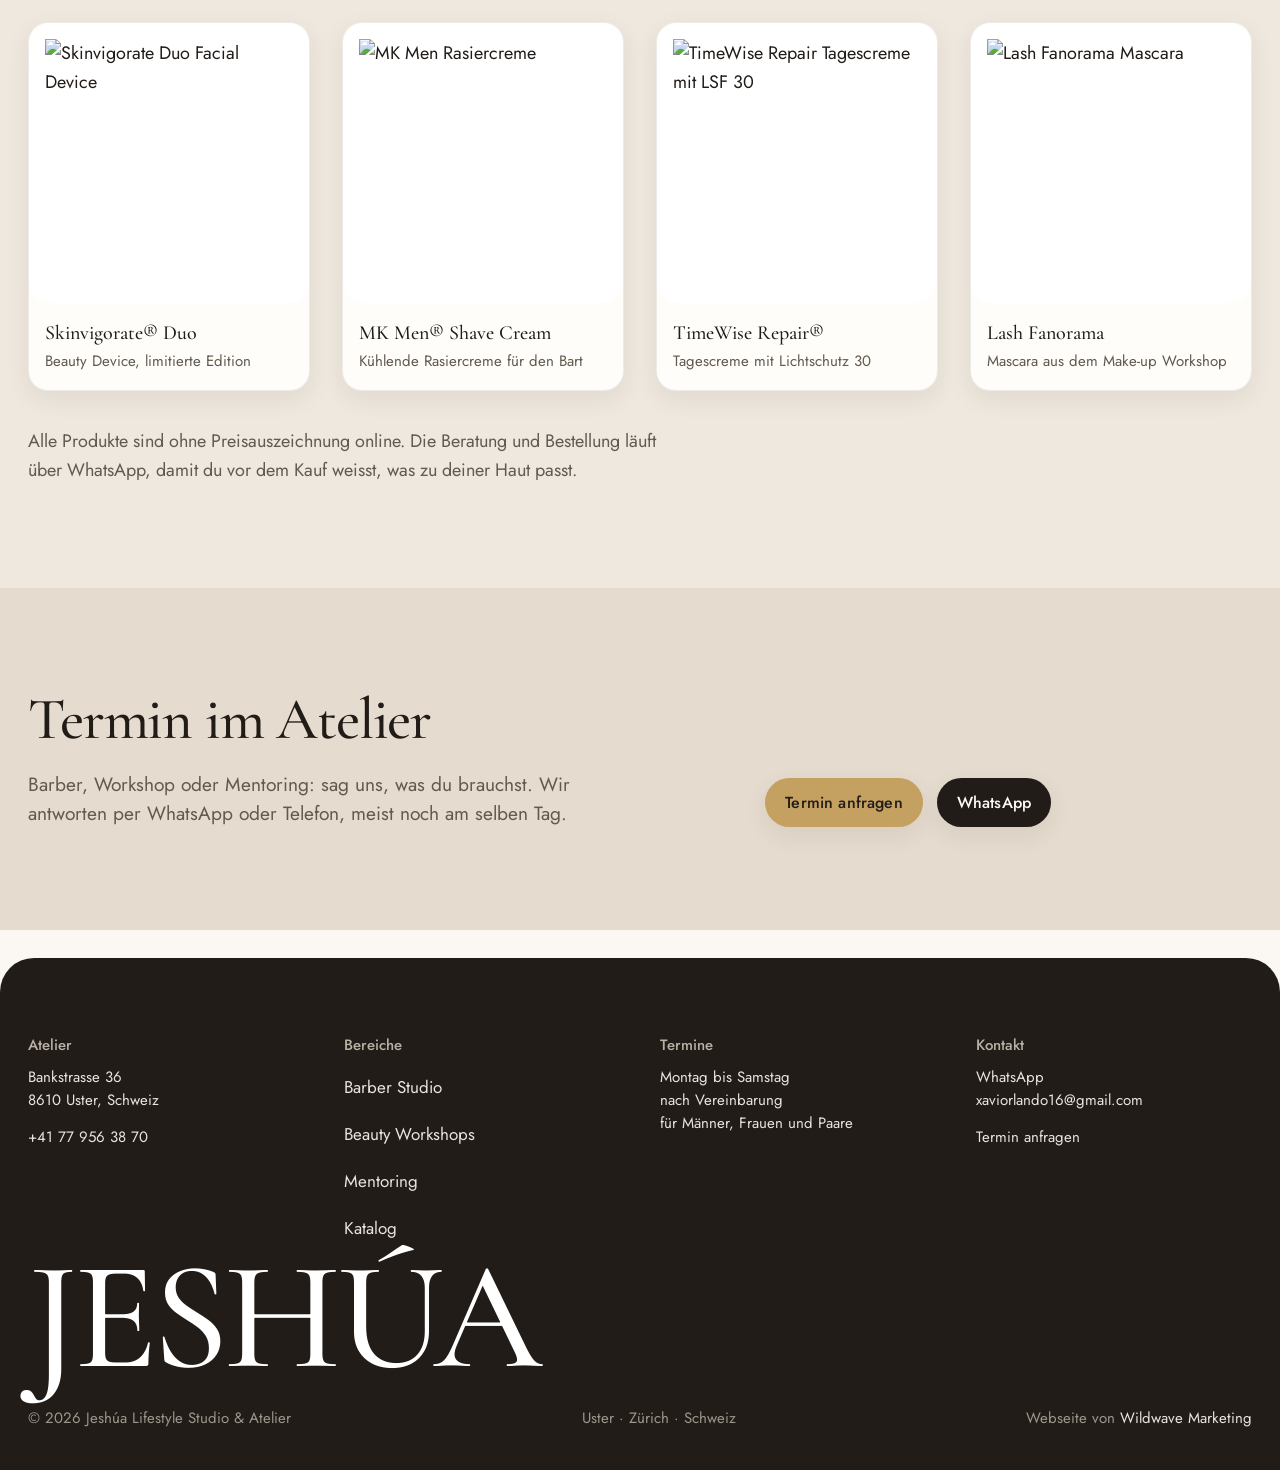
==== commit 2c12255d: "Link homepage collection cards to catalog products" ====
--- a/index.html
+++ b/index.html
@@ -253,22 +253,30 @@
         </div>
 
         <div class="grid grid-cols-1 sm:grid-cols-2 lg:grid-cols-4 gap-8" style="margin-top:48px">
+          <a href="katalog.html#skinvigorate_duo" class="collection-card" aria-label="Skinvigorate Duo im Katalog ansehen">
           <figure class="tile">
             <div class="media-square" style="background:#fff"><img src="https://pimg.eur.marykaycdn.com/HeroZoom/10006/J2012935-UNL-GB-135-Skinvigorate-Duo-Facial-Device-Soldier-Front-WT.jpg" onerror="this.onerror=null; this.src='jeshua_products/skinvigorate_duo.png'" alt="Skinvigorate Duo Facial Device" style="object-fit:contain;padding:16px" loading="lazy"></div>
             <figcaption><b>Skinvigorate® Duo</b>Beauty Device, limitierte Edition</figcaption>
           </figure>
+          </a>
+          <a href="katalog.html#mkmen_shave_cream" class="collection-card" aria-label="MK Men Shave Cream im Katalog ansehen">
           <figure class="tile">
             <div class="media-square" style="background:#fff"><img src="https://www.marykay.com/dw/image/v2/BKGS_PRD/on/demandware.static/-/Sites-us-master-catalog/default/dw434ff301/hi-res/10000/J2010909-UNL-GB-251-MKMen-Shave-Cream-Soldier-HiRes.jpg" onerror="this.onerror=null; this.src='jeshua_products/mkmen_shave_cream.png'" alt="MK Men Rasiercreme" style="object-fit:contain;padding:16px" loading="lazy"></div>
             <figcaption><b>MK Men® Shave Cream</b>Kühlende Rasiercreme für den Bart</figcaption>
           </figure>
+          </a>
+          <a href="katalog.html#timewise_repair_daycream" class="collection-card" aria-label="TimeWise Repair im Katalog ansehen">
           <figure class="tile">
             <div class="media-square" style="background:#fff"><img src="https://www.marykay.com/dw/image/v2/BKGS_PRD/on/demandware.static/-/Sites-us-master-catalog/default/dw83aa24c9/hi-res/10006/J2012933-UNL-US-138-TWR-Collection-HiRes.jpg" onerror="this.onerror=null; this.src='jeshua_products/timewise_repair_daycream.png'" alt="TimeWise Repair Tagescreme mit LSF 30" style="object-fit:contain;padding:16px" loading="lazy"></div>
             <figcaption><b>TimeWise Repair®</b>Tagescreme mit Lichtschutz 30</figcaption>
           </figure>
+          </a>
+          <a href="katalog.html#lash_fanorama_mascara" class="collection-card" aria-label="Lash Fanorama im Katalog ansehen">
           <figure class="tile">
             <div class="media-square" style="background:#fff"><img src="https://www.marykay.com/dw/image/v2/BKGS_PRD/on/demandware.static/-/Sites-us-master-catalog/default/dw5219a550/hi-res/10005/J2012933-UNL-GB-020-LL-Fanorama-Define-Lift-Mascara-Soldier-2-HiRes.jpg" onerror="this.onerror=null; this.src='jeshua_products/lash_fanorama_mascara.png'" alt="Lash Fanorama Mascara" style="object-fit:contain;padding:16px" loading="lazy"></div>
             <figcaption><b>Lash Fanorama</b>Mascara aus dem Make-up Workshop</figcaption>
           </figure>
+          </a>
         </div>
 
         <p class="body" style="margin-top:36px; max-width:60ch">
--- a/assets/styles.css
+++ b/assets/styles.css
@@ -1396,3 +1396,21 @@
   animation: hero-settle 1400ms var(--ease) both;
   animation-delay: 120ms;
 }
+
+
+.collection-card {
+  display: block;
+  min-width: 0;
+  color: inherit;
+  text-decoration: none;
+}
+
+.collection-card .tile {
+  height: 100%;
+  margin: 0;
+}
+
+.collection-card:focus-visible .tile {
+  outline: 3px solid var(--gold);
+  outline-offset: 4px;
+}
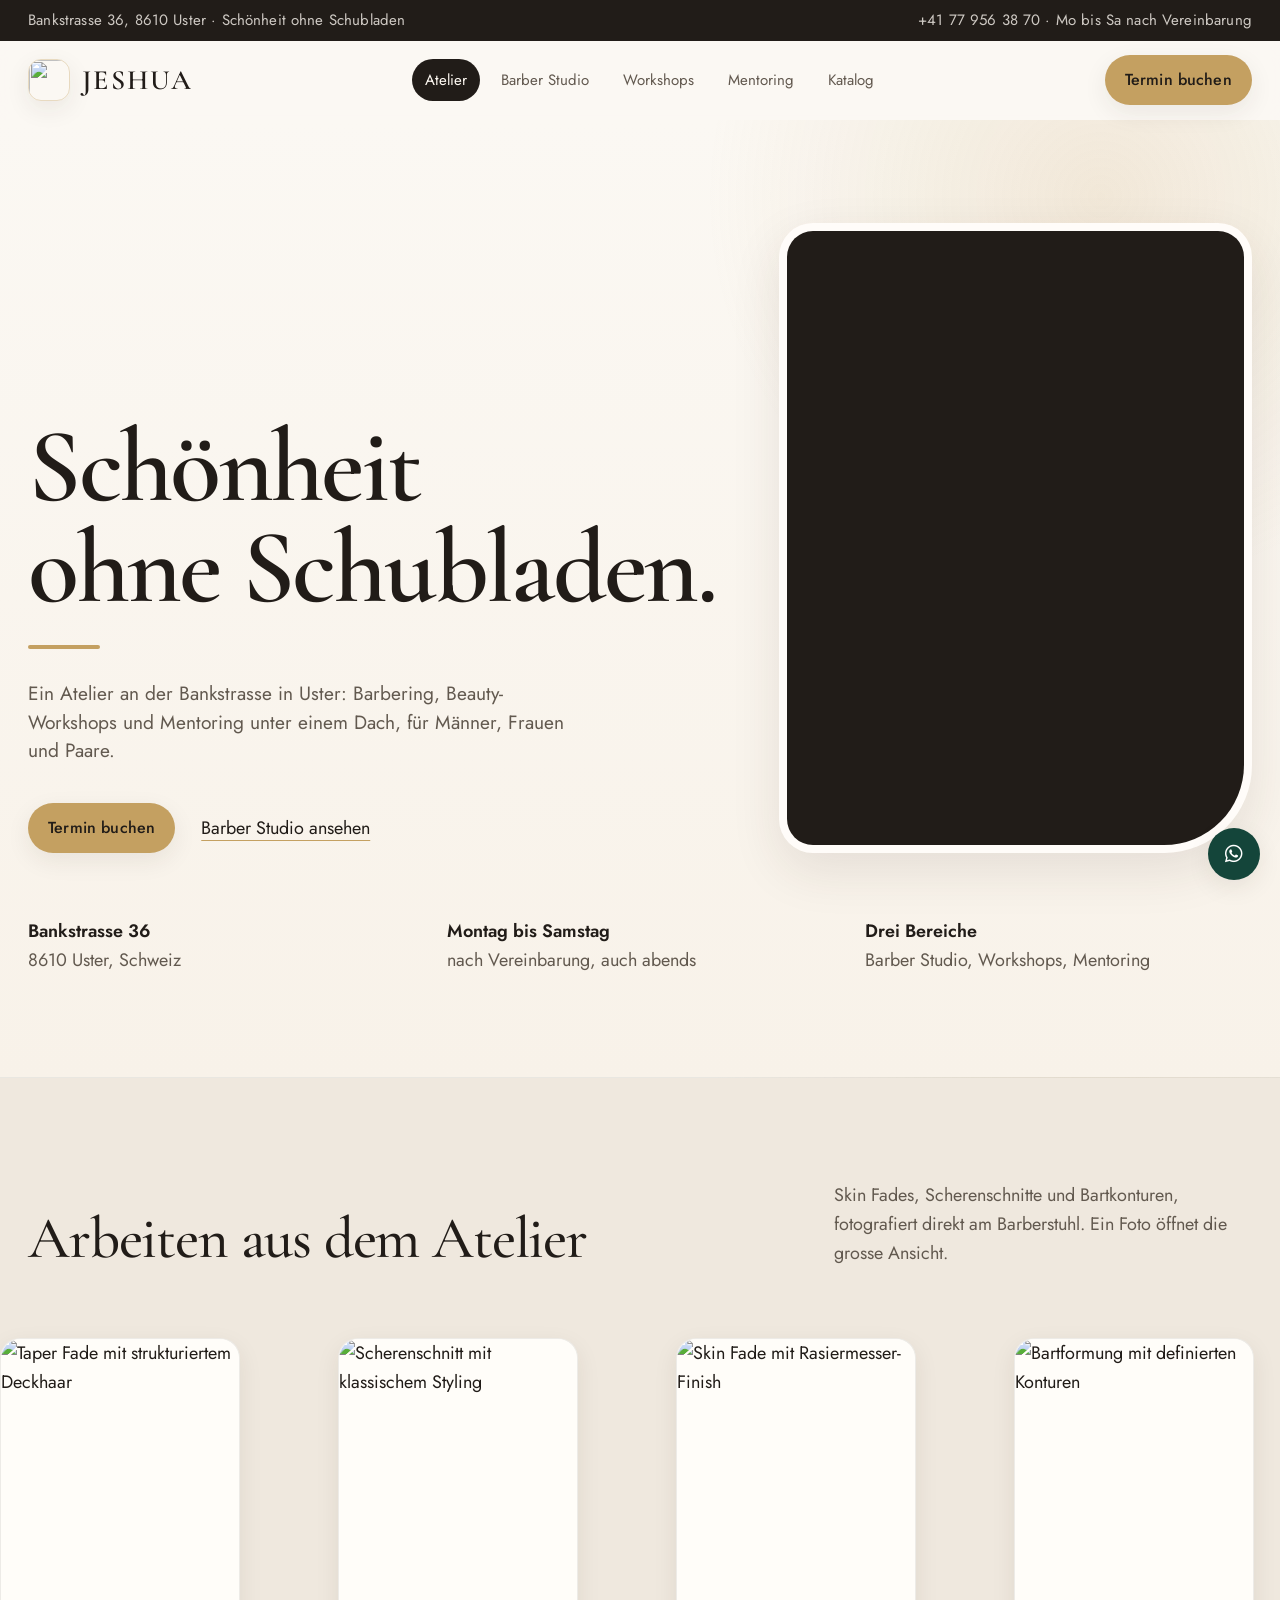
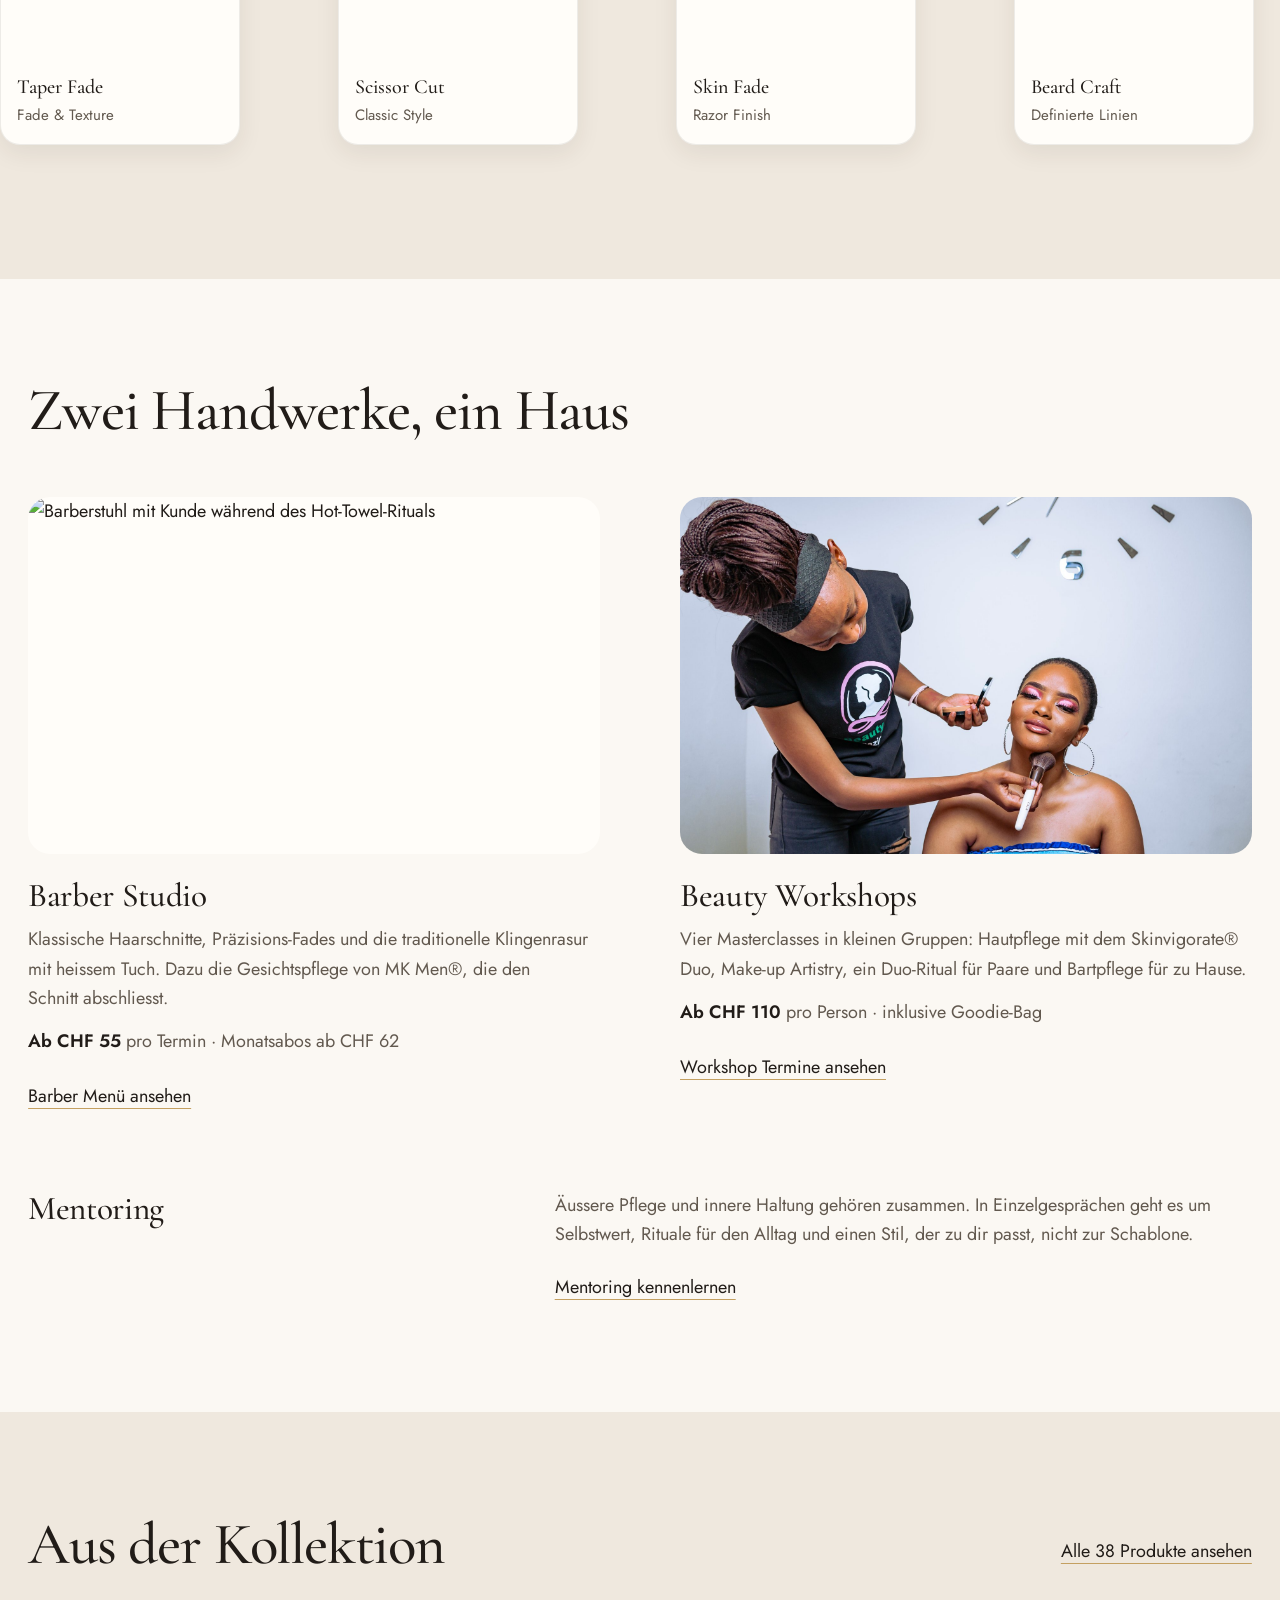
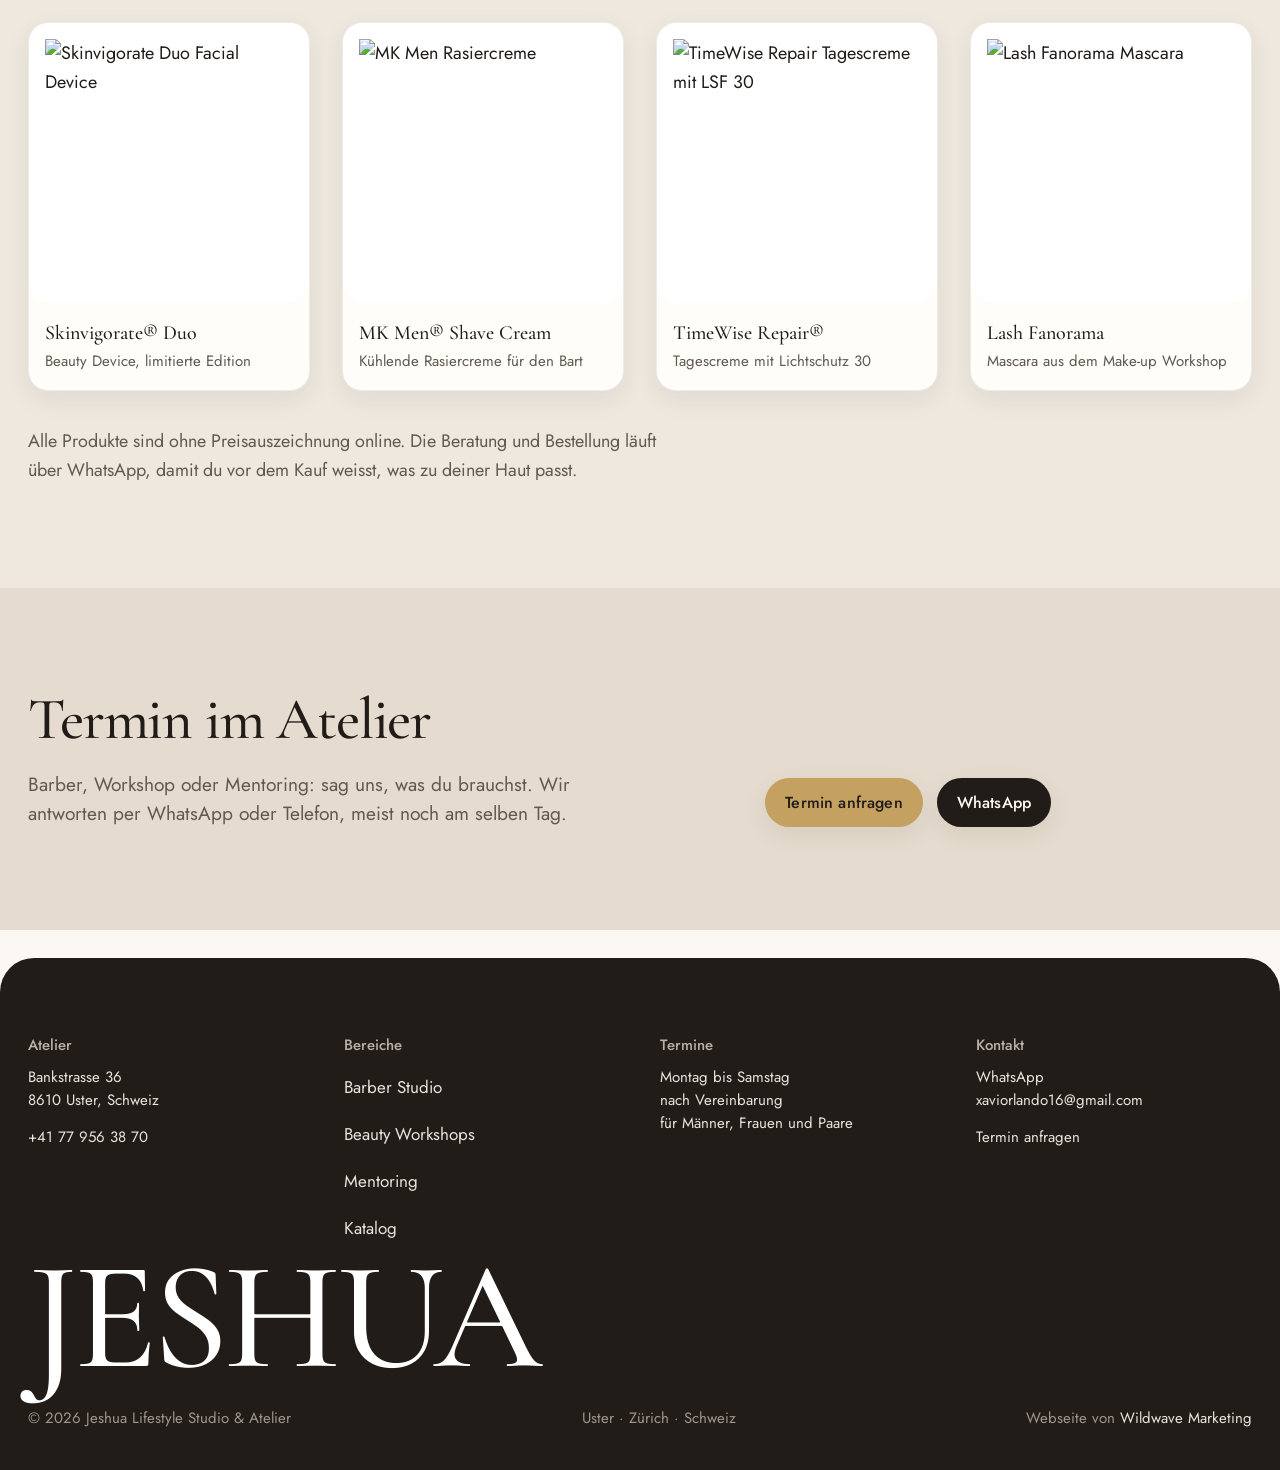
==== commit f458a242: "Korrigiere Schreibweise "Jeshua" ohne Akzent und erhohe Lesbarkeit des Produkt-Modals - "Jeshúa"/"JE" ====
--- a/index.html
+++ b/index.html
@@ -3,7 +3,7 @@
 <head>
   <meta charset="UTF-8">
   <meta name="viewport" content="width=device-width, initial-scale=1.0">
-  <title>JESHÚA · Lifestyle Studio & Atelier | Barber · Beauty Workshops · Mentoring</title>
+  <title>JESHUA · Lifestyle Studio & Atelier | Barber · Beauty Workshops · Mentoring</title>
   <meta name="description" content="Jeshua Lifestyle Studio & Atelier in Uster. Schönheit ohne Schubladen — Meisterhaftes Barber Studio, inspirierende Beauty Workshops mit Fachleuten & Influencern sowie ganzheitliches Mentoring.">
 
   <!-- Payhip Integration Script -->
@@ -76,9 +76,9 @@
 
   <header  class="site-header" id="mainNav">
     <div  class="wrap">
-      <a href="index.html"  class="wordmark" aria-label="Jeshúa Atelier, zur Startseite">
+      <a href="index.html"  class="wordmark" aria-label="Jeshua Atelier, zur Startseite">
         <img src="https://res.cloudinary.com/dnrvauviq/image/upload/v1792857060/WhatsApp_Image_2026-10-24_at_16.20.46_rfdtwx.jpg" onerror="this.onerror=null; this.src='jeshua_logo.jpg'" alt="">
-        <span>JESHÚA</span>
+        <span>JESHUA</span>
       </a>
 
       <nav  class="nav-links" aria-label="Hauptnavigation">
@@ -126,7 +126,7 @@
 
           <div class="lg:col-span-5 hero-media" data-rise style="--rise-delay:120ms">
             <div class="media-portrait">
-              <video class="hero-video" autoplay muted loop playsinline preload="metadata" aria-label="Jeshúa Atelier im Barber- und Beauty-Alltag">
+              <video class="hero-video" autoplay muted loop playsinline preload="metadata" aria-label="Jeshua Atelier im Barber- und Beauty-Alltag">
                 <source src="assets/hero/jeshua-hero.mp4" type="video/mp4">
               </video>
             </div>
@@ -191,7 +191,7 @@
             <figcaption><b>High Fade</b>Clean Transitions</figcaption>
           </figure>
           <figure class="tile" style="width:240px;flex:none" onclick="openGalleryModal('https://res.cloudinary.com/dtzpydtdg/image/upload/v1781210388/IMG-20260328-WA0004_j43tqs.jpg', 'jeshua_gallery/barber_client_10.jpg', 'Signature Jeshua Atelier Cut', 'Signature Look')">
-            <div class="media-portrait"><img src="https://res.cloudinary.com/dtzpydtdg/image/upload/v1781210388/IMG-20260328-WA0004_j43tqs.jpg" onerror="this.onerror=null; this.src='jeshua_gallery/barber_client_10.jpg'" alt="Signature Schnitt aus dem Jeshúa Atelier" loading="lazy"></div>
+            <div class="media-portrait"><img src="https://res.cloudinary.com/dtzpydtdg/image/upload/v1781210388/IMG-20260328-WA0004_j43tqs.jpg" onerror="this.onerror=null; this.src='jeshua_gallery/barber_client_10.jpg'" alt="Signature Schnitt aus dem Jeshua Atelier" loading="lazy"></div>
             <figcaption><b>Signature</b>Atelier Cut</figcaption>
           </figure>
         </div>
@@ -335,10 +335,10 @@
         </div>
       </div>
 
-      <p  class="foot-name">JESHÚA</p>
+      <p  class="foot-name">JESHUA</p>
 
       <div  class="flex flex-col sm:flex-row items-start sm:items-center justify-between gap-3" style="margin-top:24px">
-        <p  class="small" style="color:#9E968C">© 2026 Jeshúa Lifestyle Studio &amp; Atelier</p>
+        <p  class="small" style="color:#9E968C">© 2026 Jeshua Lifestyle Studio &amp; Atelier</p>
         <p  class="small" style="color:#9E968C">Uster · Zürich · Schweiz</p>
         <p  class="small" style="color:#9E968C">Webseite von <a href="https://wildwave.ch/" target="_blank" rel="noopener noreferrer">Wildwave Marketing</a></p>
       </div>
--- a/assets/styles.css
+++ b/assets/styles.css
@@ -1,5 +1,5 @@
 /* ============================================================
-   Jeshúa Atelier — Designsystem
+   Jeshua Atelier — Designsystem
    Weiß und Gold, warme Steintöne. Flache Flächen, harte Kanten.
    Keine Linien, keine Schatten, keine Verläufe.
    ============================================================ */
@@ -816,6 +816,7 @@
 .text-slate-300 { color: #CBD5E1; }
 .text-slate-400 { color: #94A3B8; }
 .text-atelier-ink { color: var(--ink); }
+.text-stone-700 { color: #5A5248; }
 .text-atelier-goldDeep { color: var(--gold-text); }
 .leading-relaxed { line-height: 1.625; }
 
@@ -896,7 +897,7 @@
 
 
 /* ============================================================
-   Jeshúa Atelier — Editorial Refresh
+   Jeshua Atelier — Editorial Refresh
    Layered override: modern boutique editorial, warm, tactile, inclusive.
    ============================================================ */
 
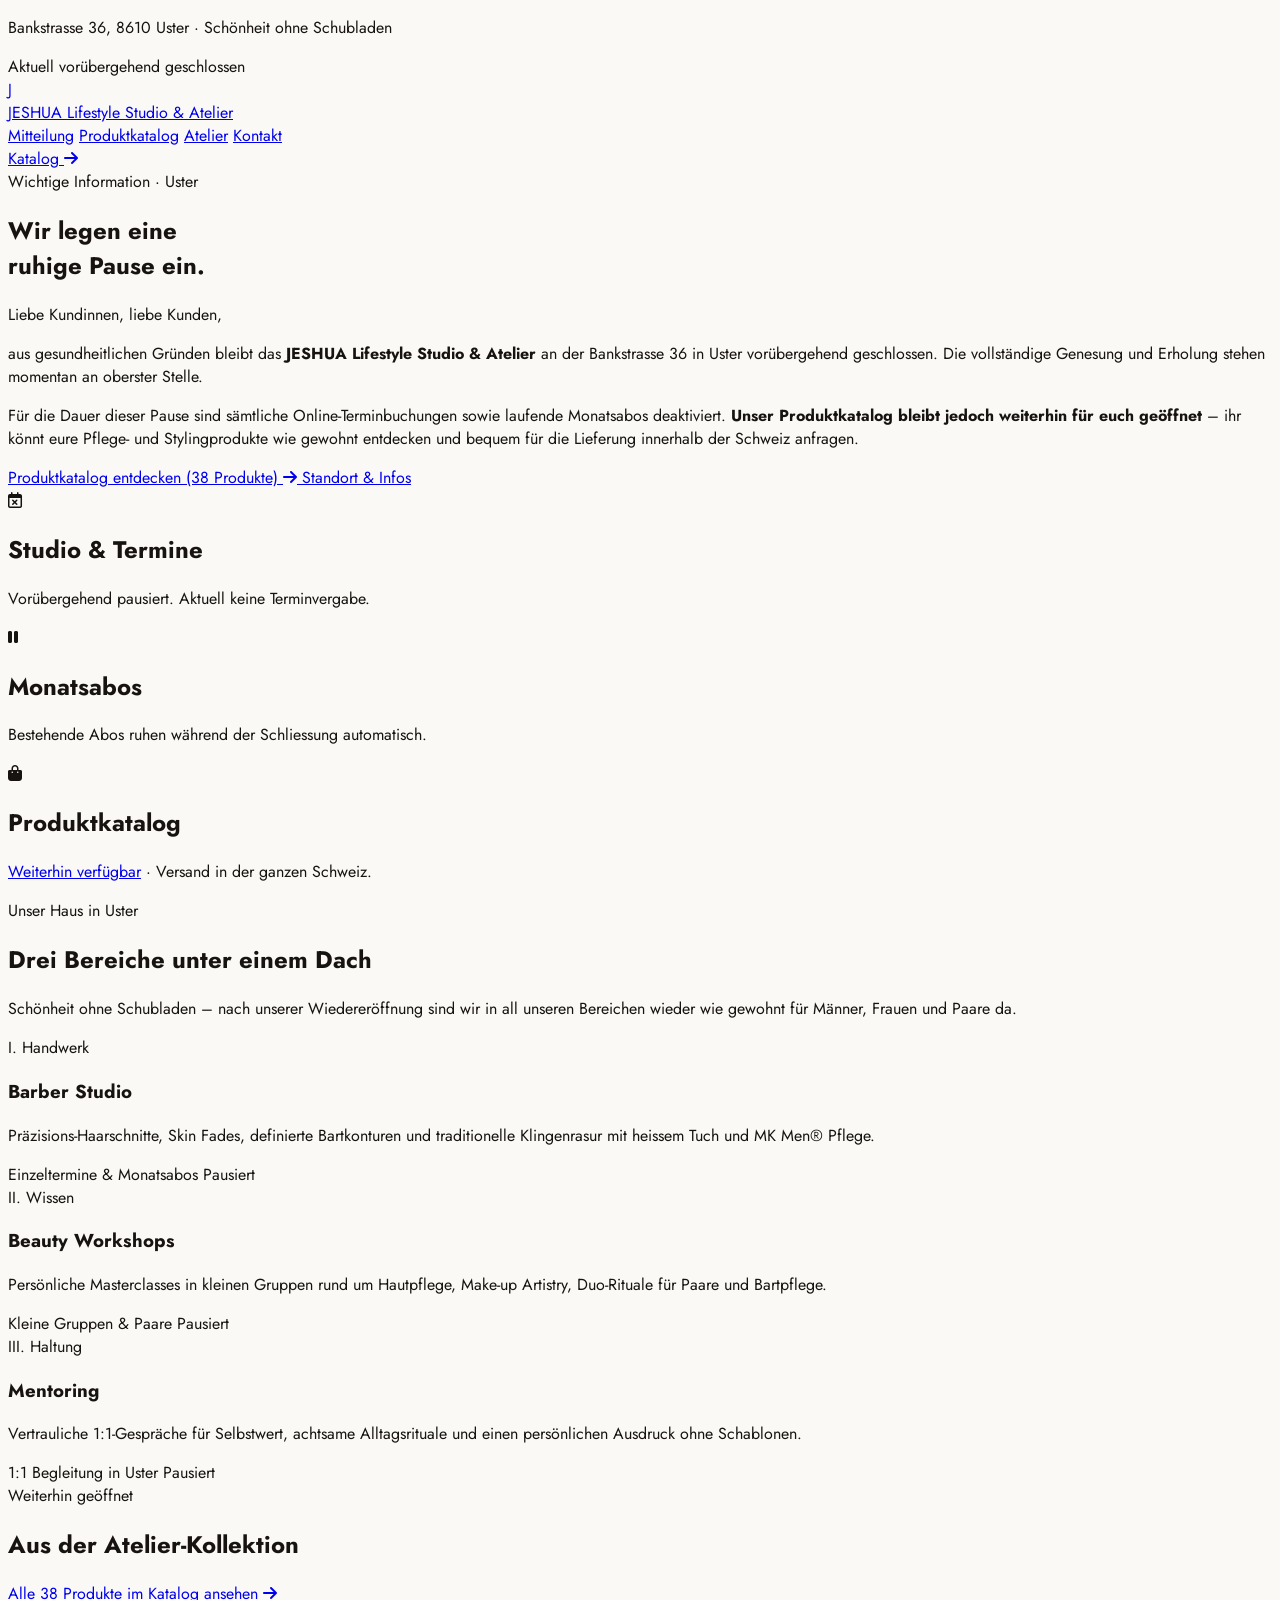
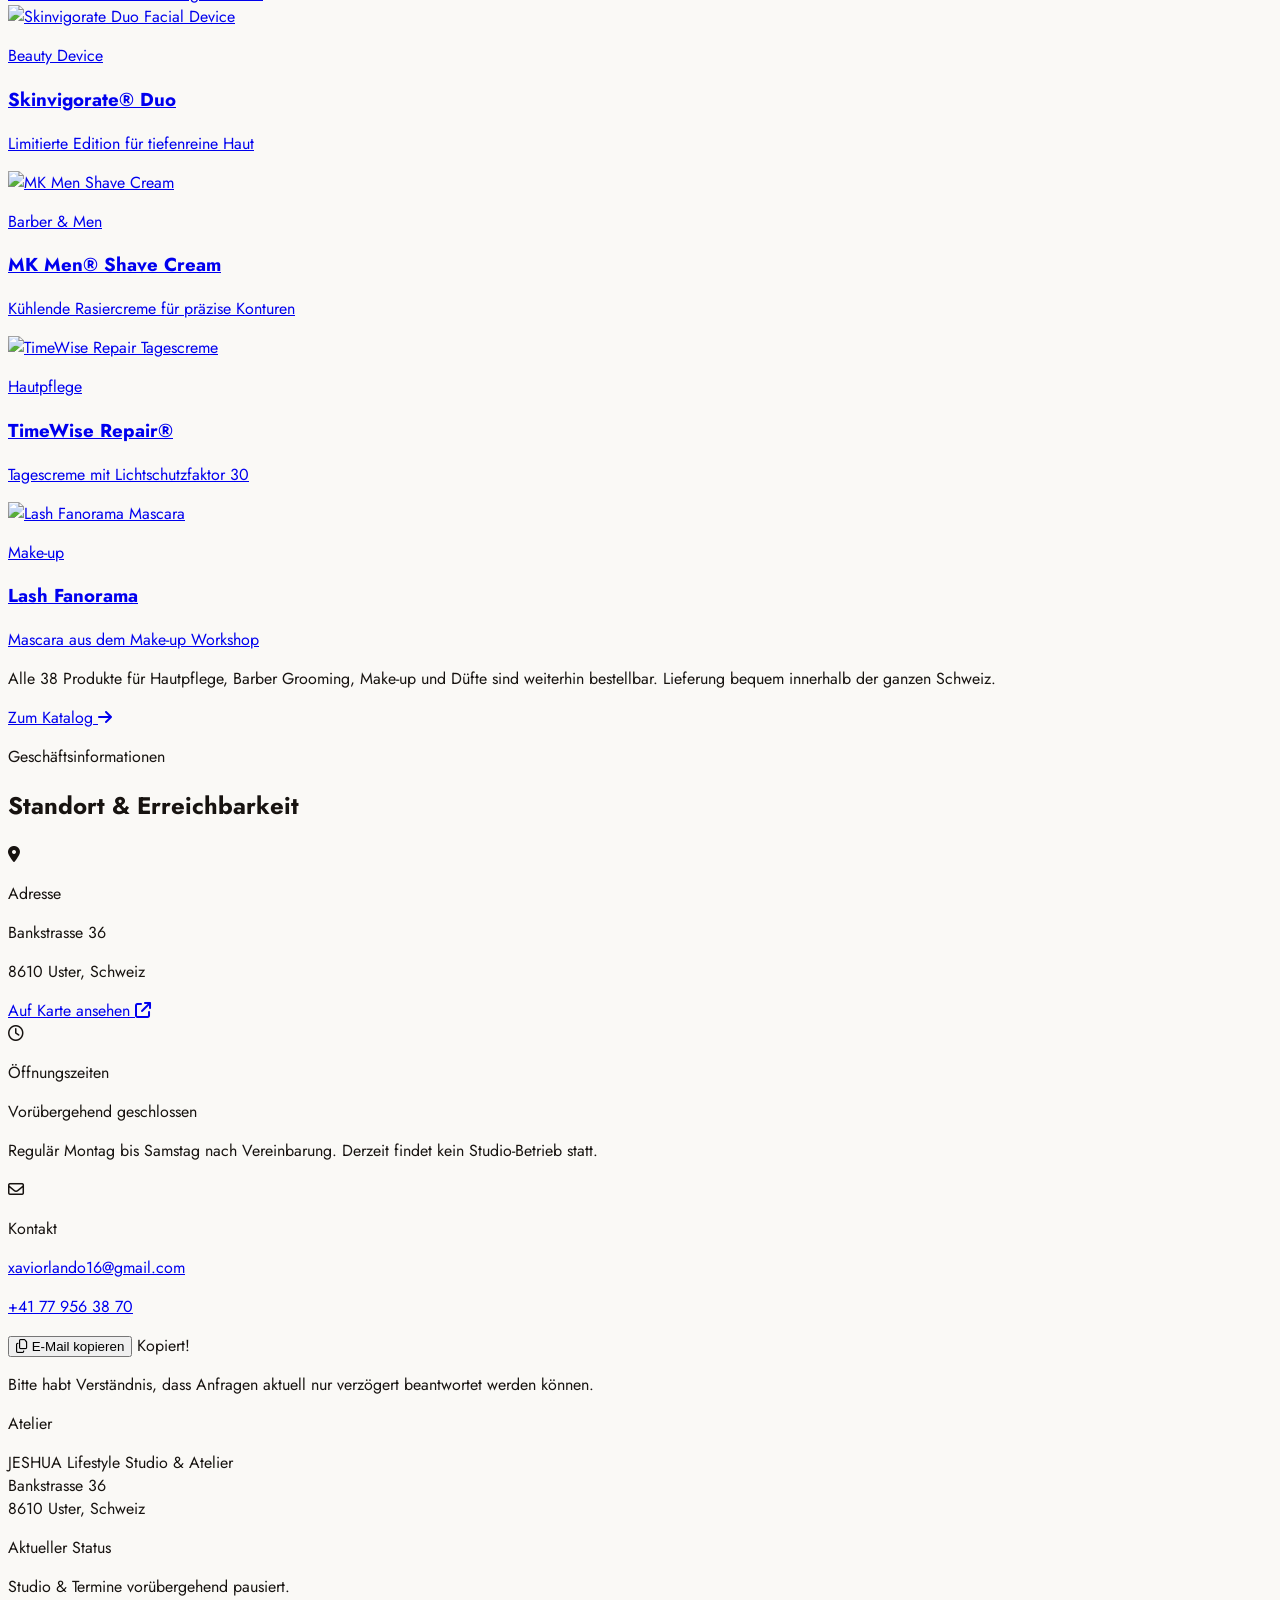
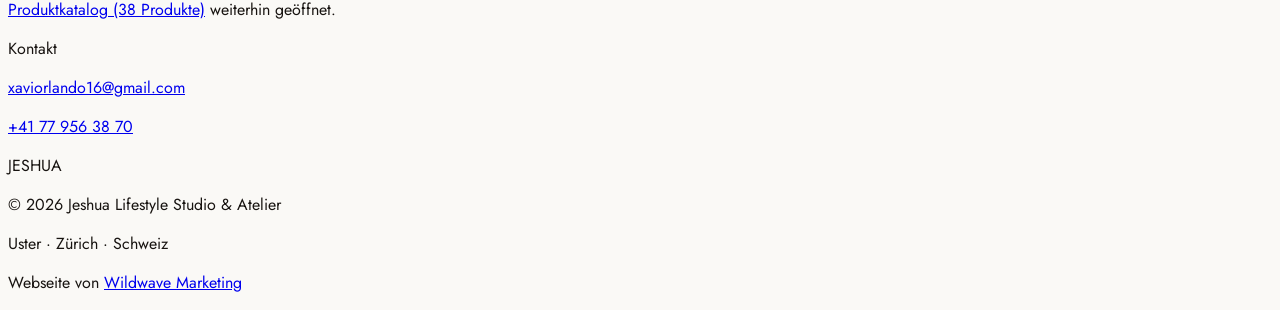
==== commit ca1eedce: "Pausen-Landingpage als einzige Startseite einbinden Solange das JESHUA Atelier aus gesundheitlichen " ====
--- a/index.html
+++ b/index.html
@@ -1,13 +1,10 @@
 <!DOCTYPE html>
-<html lang="de">
+<html lang="de" class="scroll-smooth">
 <head>
   <meta charset="UTF-8">
   <meta name="viewport" content="width=device-width, initial-scale=1.0">
-  <title>JESHUA · Lifestyle Studio & Atelier | Barber · Beauty Workshops · Mentoring</title>
-  <meta name="description" content="Jeshua Lifestyle Studio & Atelier in Uster. Schönheit ohne Schubladen — Meisterhaftes Barber Studio, inspirierende Beauty Workshops mit Fachleuten & Influencern sowie ganzheitliches Mentoring.">
-
-  <!-- Payhip Integration Script -->
-  <script type="text/javascript" src="https://payhip.com/payhip.js"></script>
+  <title>JESHUA · Lifestyle Studio &amp; Atelier Uster · Vorübergehend geschlossen</title>
+  <meta name="description" content="Jeshua Lifestyle Studio &amp; Atelier an der Bankstrasse 36 in Uster. Aus gesundheitlichen Gründen vorübergehend geschlossen. Online-Reservierungen sind aktuell pausiert.">
 
   <!-- Favicon -->
   <link rel="icon" type="image/jpeg" href="https://res.cloudinary.com/dnrvauviq/image/upload/v1792857060/WhatsApp_Image_2026-10-24_at_16.20.46_rfdtwx.jpg">
@@ -15,42 +12,28 @@
   <!-- Tailwind CSS CDN -->
   <script src="https://cdn.tailwindcss.com"></script>
 
-  <!-- Font Awesome 6 Pro Icons -->
+  <!-- Font Awesome Icons -->
   <link rel="stylesheet" href="https://cdnjs.cloudflare.com/ajax/libs/font-awesome/6.5.1/css/all.min.css">
 
-  <!-- Schriften: Cormorant Garamond (Display) und Jost (Text) -->
+  <!-- Google Fonts: Cormorant Garamond & Jost -->
   <link rel="preconnect" href="https://fonts.googleapis.com">
   <link rel="preconnect" href="https://fonts.gstatic.com" crossorigin>
-  <link href="https://fonts.googleapis.com/css2?family=Cormorant+Garamond:ital,wght@0,400;0,500;0,600;0,700;1,400&family=Jost:wght@300;400;500;600&display=swap" rel="stylesheet">
+  <link href="https://fonts.googleapis.com/css2?family=Cormorant+Garamond:ital,wght@0,400;0,500;0,600;0,700;1,400;1,500&family=Jost:wght@300;400;500;600&display=swap" rel="stylesheet">
 
   <script>
     tailwind.config = {
       theme: {
         extend: {
           colors: {
-            stone: {
-              300: '#E2DED7',
-              400: '#C9C2B8',
-              500: '#9A9288',
-              600: '#78706A',
-              700: '#5A5248',
-              800: '#3A342D',
-              900: '#171310',
-            },
             atelier: {
-              black: '#FFFFFF',
-              lacquer: '#F5F3EF',
-              surface: '#F5F3EF',
-              card: '#F5F3EF',
+              ivory: '#FAF9F6',
+              sand: '#F3EFE8',
+              sandDark: '#E6DFD3',
               gold: '#C9A227',
-              goldLight: '#7A5F14',
-              goldDeep: '#7A5F14',
+              goldDark: '#856614',
               ink: '#171310',
-              inkSoft: '#5A5248',
-              crimson: '#8A5A2B',
-              crimsonLight: '#A97339',
-              border: 'rgba(23, 19, 16, 0.10)',
-              borderGold: 'rgba(201, 162, 39, 0.38)',
+              inkMuted: '#5A5248',
+              inkSoft: '#7D7469',
             }
           },
           fontFamily: {
@@ -62,243 +45,500 @@
     }
   </script>
 
-  <!-- Gemeinsame Atelier-Styles -->
-  <link rel="stylesheet" href="assets/styles.css?v=ab91bb9">
+  <style>
+    /* Eigenständige Atelier-Stile für maximale Konsistenz */
+    :root {
+      --bg-ivory: #FAF9F6;
+      --bg-sand: #F3EFE8;
+      --ink-primary: #171310;
+      --ink-muted: #5A5248;
+      --gold-accent: #C9A227;
+      --gold-deep: #856614;
+    }
+
+    body {
+      background-color: var(--bg-ivory);
+      color: var(--ink-primary);
+      font-family: 'Jost', sans-serif;
+      -webkit-font-smoothing: antialiased;
+      -moz-osx-font-smoothing: grayscale;
+      overflow-x: hidden;
+    }
+
+    /* Sanfte Einblend-Animation beim Scrollen */
+    .reveal {
+      opacity: 0;
+      transform: translateY(18px);
+      transition: opacity 0.8s cubic-bezier(0.22, 1, 0.36, 1),
+                  transform 0.8s cubic-bezier(0.22, 1, 0.36, 1);
+    }
+
+    .reveal.is-visible {
+      opacity: 1;
+      transform: translateY(0);
+    }
+
+    /* Dezentes Pulsieren für den Status-Punkt */
+    @keyframes softPulse {
+      0%, 100% { opacity: 1; transform: scale(1); }
+      50% { opacity: 0.45; transform: scale(0.88); }
+    }
+
+    .status-dot {
+      animation: softPulse 2.8s ease-in-out infinite;
+    }
+
+    /* Feiner goldener Rahmen-Effekt für Bilder */
+    .editorial-frame {
+      position: relative;
+    }
+
+    .editorial-frame::after {
+      content: '';
+      position: absolute;
+      inset: 12px;
+      border: 1px solid rgba(255, 255, 255, 0.45);
+      border-radius: 0.75rem;
+      pointer-events: none;
+    }
+  </style>
 </head>
-<body  class="min-h-svh flex flex-col">
-
-    <div  class="utility">
-    <div  class="wrap">
-      <p  class="small">Bankstrasse 36, 8610 Uster · Schönheit ohne Schubladen</p>
-      <p  class="small"><a href="tel:+41779563870">+41 77 956 38 70</a> · Mo bis Sa nach Vereinbarung</p>
+<body class="min-h-svh flex flex-col selection:bg-[#C9A227]/20 selection:text-[#171310]">
+
+  <!-- OBERE STATUSLEISTE -->
+  <div class="bg-[#171310] text-[#E9E4DC] text-xs sm:text-[13px] tracking-wide border-b border-white/10">
+    <div class="max-w-6xl mx-auto px-5 sm:px-8 py-2.5 flex flex-col sm:flex-row items-center justify-between gap-1.5 text-center sm:text-left">
+      <p class="text-[#C9C2B8] font-light">
+        Bankstrasse 36, 8610 Uster <span class="mx-2 text-[#C9A227]">·</span> Schönheit ohne Schubladen
+      </p>
+      <div class="inline-flex items-center gap-2 font-medium text-[#E8C868]">
+        <span class="w-2 h-2 rounded-full bg-[#C9A227] status-dot"></span>
+        <span>Aktuell vorübergehend geschlossen</span>
+      </div>
     </div>
   </div>
 
-  <header  class="site-header" id="mainNav">
-    <div  class="wrap">
-      <a href="index.html"  class="wordmark" aria-label="Jeshua Atelier, zur Startseite">
-        <img src="https://res.cloudinary.com/dnrvauviq/image/upload/v1792857060/WhatsApp_Image_2026-10-24_at_16.20.46_rfdtwx.jpg" onerror="this.onerror=null; this.src='jeshua_logo.jpg'" alt="">
-        <span>JESHUA</span>
+  <!-- HEADER -->
+  <header class="sticky top-0 z-40 bg-[#FAF9F6]/90 backdrop-blur-md border-b border-[#171310]/10">
+    <div class="max-w-6xl mx-auto px-5 sm:px-8 h-20 flex items-center justify-between gap-4">
+      <!-- Marke / Logo -->
+      <a href="#top" class="inline-flex items-center gap-3.5 group" aria-label="Jeshua Atelier Startseite">
+        <div class="w-11 h-11 rounded-full overflow-hidden border border-[#C9A227]/50 bg-[#F3EFE8] flex items-center justify-center shrink-0 shadow-sm">
+          <img
+            src="https://res.cloudinary.com/dnrvauviq/image/upload/v1792857060/WhatsApp_Image_2026-10-24_at_16.20.46_rfdtwx.jpg"
+            onerror="this.style.display='none'; this.nextElementSibling.style.display='flex';"
+            alt="JESHUA Logo"
+            class="w-full h-full object-cover"
+          >
+          <span style="display:none" class="font-serif text-lg font-semibold text-[#171310] tracking-wider">J</span>
+        </div>
+        <div class="flex flex-col">
+          <span class="font-serif text-2xl sm:text-[26px] tracking-[0.22em] font-medium text-[#171310] leading-none">
+            JESHUA
+          </span>
+          <span class="text-[10px] uppercase tracking-[0.24em] text-[#7D7469] mt-1">
+            Lifestyle Studio &amp; Atelier
+          </span>
+        </div>
       </a>
 
-      <nav  class="nav-links" aria-label="Hauptnavigation">
-          <a href="index.html" aria-current="page">Atelier</a>
-          <a href="barber.html">Barber Studio</a>
-          <a href="workshops.html">Workshops</a>
-          <a href="mentoring.html">Mentoring</a>
-          <a href="katalog.html">Katalog</a>
-      </nav>
-
-      <div  class="nav-actions">
-        <a href="termin.html"  class="btn btn-gold">Termin buchen</a>
-        <button  class="menu-toggle" type="button" onclick="toggleMobileMenu()" aria-expanded="false" aria-controls="mobileMenu" id="menuToggle">Menü</button>
-      </div>
-    </div>
-
-    <div id="mobileMenu"  class="hidden">
-        <a href="index.html" aria-current="page">Atelier</a>
-        <a href="barber.html">Barber Studio</a>
-        <a href="workshops.html">Workshops</a>
-        <a href="mentoring.html">Mentoring</a>
-        <a href="katalog.html">Katalog</a>
-        <a href="termin.html">Termin buchen</a>
-        <a href="https://wa.me/41779563870?text=Hallo%20Jeshua%20Atelier%2C%20ich%20habe%20eine%20Anfrage..." target="_blank" rel="noopener">WhatsApp schreiben</a>
+      <!-- Rechte Header-Aktionen (Reine Navigation auf der Seite & Status-Badge) -->
+      <div class="flex items-center gap-3 sm:gap-6">
+        <nav class="hidden md:flex items-center gap-6 text-sm text-[#5A5248]">
+          <a href="#mitteilung" class="hover:text-[#171310] transition-colors">Mitteilung</a>
+          <a href="#kollektion" class="hover:text-[#171310] transition-colors">Produktkatalog</a>
+          <a href="#atelier" class="hover:text-[#171310] transition-colors">Atelier</a>
+          <a href="#kontakt" class="hover:text-[#171310] transition-colors">Kontakt</a>
+        </nav>
+
+        <a
+          href="katalog.html"
+          class="inline-flex items-center gap-2 px-4 py-2 rounded-full bg-[#171310] text-[#FAF9F6] hover:bg-[#856614] text-xs font-medium tracking-wide transition-colors shadow-sm"
+        >
+          <span>Katalog</span>
+          <i class="fa-solid fa-arrow-right text-[10px]"></i>
+        </a>
+      </div>
     </div>
   </header>
 
   <!-- HAUPTINHALT -->
-    <main class="flex-grow">
-
-    <section class="section">
-      <div class="wrap">
-        <div class="grid gap-10 lg:gap-16 lg:grid-cols-12 items-end">
-          <div class="lg:col-span-7">
-            <h1 class="display-1" data-rise>Schönheit<br>ohne Schubladen.</h1>
-            <p data-rise class="lede" style="margin-top:30px; --rise-delay:80ms">
-              Ein Atelier an der Bankstrasse in Uster: Barbering, Beauty-Workshops und Mentoring
-              unter einem Dach, für Männer, Frauen und Paare.
+  <main id="top" class="flex-grow">
+
+    <!-- HERO SECTION: MITTEILUNG ZUR VORÜBERGEHENDEN SCHLIESSUNG -->
+    <section id="mitteilung" class="relative py-14 sm:py-20 lg:py-24 overflow-hidden">
+      <!-- Dezenter Hintergrund-Akzent -->
+      <div class="absolute top-0 right-0 w-[34rem] h-[34rem] bg-[#C9A227]/[0.05] rounded-full blur-3xl -translate-y-1/3 translate-x-1/4 pointer-events-none"></div>
+
+      <div class="max-w-6xl mx-auto px-5 sm:px-8 relative">
+        <div class="grid grid-cols-1 lg:grid-cols-12 gap-12 lg:gap-16 items-center">
+
+          <!-- Linke Spalte: Botschaft -->
+          <div class="lg:col-span-7 reveal is-visible">
+            <div class="inline-flex items-center gap-3 mb-5">
+              <span class="w-8 h-[1px] bg-[#C9A227]"></span>
+              <span class="text-xs uppercase tracking-[0.22em] font-medium text-[#856614]">
+                Wichtige Information · Uster
+              </span>
+            </div>
+
+            <h1 class="font-serif text-4xl sm:text-6xl lg:text-[68px] font-normal text-[#171310] leading-[1.06] tracking-tight">
+              Wir legen eine<br>
+              <span class="italic text-[#856614]">ruhige Pause</span> ein.
+            </h1>
+
+            <div class="mt-7 space-y-4 text-base sm:text-[17px] text-[#3A342D] leading-relaxed font-light max-w-2xl">
+              <p class="font-normal text-[#171310]">
+                Liebe Kundinnen, liebe Kunden,
+              </p>
+              <p>
+                aus gesundheitlichen Gründen bleibt das <strong class="font-medium text-[#171310]">JESHUA Lifestyle Studio &amp; Atelier</strong>
+                an der Bankstrasse 36 in Uster vorübergehend geschlossen. Die vollständige Genesung und Erholung
+                stehen momentan an oberster Stelle.
+              </p>
+              <p>
+                Für die Dauer dieser Pause sind sämtliche Online-Terminbuchungen sowie laufende
+                Monatsabos deaktiviert. <strong class="font-medium text-[#171310]">Unser Produktkatalog bleibt jedoch weiterhin für euch geöffnet</strong> –
+                ihr könnt eure Pflege- und Stylingprodukte wie gewohnt entdecken und bequem für die Lieferung innerhalb der Schweiz anfragen.
+              </p>
+            </div>
+
+            <!-- Direkter CTA zum verfügbaren Produktkatalog -->
+            <div class="mt-8 flex flex-wrap items-center gap-4">
+              <a
+                href="katalog.html"
+                class="inline-flex items-center gap-3 px-6 py-3.5 rounded-full bg-[#171310] text-[#FAF9F6] hover:bg-[#856614] text-sm font-medium tracking-wide transition-all shadow-md"
+              >
+                <span>Produktkatalog entdecken (38 Produkte)</span>
+                <i class="fa-solid fa-arrow-right text-xs"></i>
+              </a>
+              <a
+                href="#kontakt"
+                class="inline-flex items-center gap-2 px-5 py-3.5 rounded-full bg-[#F3EFE8] border border-[#171310]/15 text-[#171310] hover:border-[#C9A227] text-sm font-normal transition-colors"
+              >
+                <span>Standort &amp; Infos</span>
+              </a>
+            </div>
+
+            <!-- Strukturierte Status-Box -->
+            <div class="mt-9 rounded-2xl bg-[#F3EFE8] border border-[#C9A227]/35 p-6 sm:p-7 shadow-[0_10px_30px_-15px_rgba(23,19,16,0.08)]">
+              <div class="grid grid-cols-1 sm:grid-cols-3 gap-5">
+                <div class="flex items-start gap-3">
+                  <div class="w-9 h-9 rounded-xl bg-white border border-[#171310]/10 flex items-center justify-center text-[#7D7469] shrink-0 mt-0.5">
+                    <i class="fa-regular fa-calendar-xmark text-sm"></i>
+                  </div>
+                  <div>
+                    <h2 class="text-sm font-semibold text-[#171310]">Studio &amp; Termine</h2>
+                    <p class="text-xs text-[#5A5248] mt-1 leading-relaxed">
+                      Vorübergehend pausiert. Aktuell keine Terminvergabe.
+                    </p>
+                  </div>
+                </div>
+
+                <div class="flex items-start gap-3">
+                  <div class="w-9 h-9 rounded-xl bg-white border border-[#171310]/10 flex items-center justify-center text-[#7D7469] shrink-0 mt-0.5">
+                    <i class="fa-solid fa-pause text-xs"></i>
+                  </div>
+                  <div>
+                    <h2 class="text-sm font-semibold text-[#171310]">Monatsabos</h2>
+                    <p class="text-xs text-[#5A5248] mt-1 leading-relaxed">
+                      Bestehende Abos ruhen während der Schliessung automatisch.
+                    </p>
+                  </div>
+                </div>
+
+                <div class="flex items-start gap-3">
+                  <div class="w-9 h-9 rounded-xl bg-[#171310] text-[#E8C868] flex items-center justify-center shrink-0 mt-0.5">
+                    <i class="fa-solid fa-bag-shopping text-xs"></i>
+                  </div>
+                  <div>
+                    <h2 class="text-sm font-semibold text-[#171310]">Produktkatalog</h2>
+                    <p class="text-xs text-[#5A5248] mt-1 leading-relaxed">
+                      <a href="katalog.html" class="font-medium text-[#856614] underline underline-offset-2 hover:text-[#171310]">Weiterhin verfügbar</a> · Versand in der ganzen Schweiz.
+                    </p>
+                  </div>
+                </div>
+              </div>
+            </div>
+          </div>
+
+        </div>
+      </div>
+    </section>
+
+    <!-- SEKTION 2: DAS ATELIER IM ÜBERBLICK (REIN INFORMATIV) -->
+    <section id="atelier" class="py-16 sm:py-24 bg-[#F3EFE8] border-y border-[#171310]/10">
+      <div class="max-w-6xl mx-auto px-5 sm:px-8">
+        <div class="flex flex-col md:flex-row md:items-end justify-between gap-6 reveal">
+          <div>
+            <p class="text-xs uppercase tracking-[0.22em] font-medium text-[#856614]">
+              Unser Haus in Uster
             </p>
-            <div style="margin-top:38px; display:flex; flex-wrap:wrap; align-items:center; gap:26px; --rise-delay:160ms" data-rise>
-              <a href="termin.html" class="btn btn-gold">Termin buchen</a>
-              <a href="barber.html" class="btn-quiet">Barber Studio ansehen</a>
-            </div>
+            <h2 class="font-serif text-3xl sm:text-5xl font-normal text-[#171310] mt-2">
+              Drei Bereiche unter einem Dach
+            </h2>
           </div>
-
-          <div class="lg:col-span-5 hero-media" data-rise style="--rise-delay:120ms">
-            <div class="media-portrait">
-              <video class="hero-video" autoplay muted loop playsinline preload="metadata" aria-label="Jeshua Atelier im Barber- und Beauty-Alltag">
-                <source src="assets/hero/jeshua-hero.mp4" type="video/mp4">
-              </video>
-            </div>
+          <p class="text-sm sm:text-base text-[#5A5248] font-light max-w-md leading-relaxed">
+            Schönheit ohne Schubladen – nach unserer Wiedereröffnung sind wir in all unseren Bereichen wieder wie gewohnt für Männer, Frauen und Paare da.
+          </p>
+        </div>
+
+        <div class="grid grid-cols-1 md:grid-cols-3 gap-6 sm:gap-8 mt-12">
+          <!-- Karte 1: Barber Studio -->
+          <article class="reveal rounded-2xl bg-[#FAF9F6] border border-[#171310]/10 p-7 sm:p-8 flex flex-col justify-between shadow-sm">
+            <div>
+              <div class="flex items-center justify-between">
+                <span class="font-serif italic text-2xl text-[#856614]">I.</span>
+                <span class="text-[11px] uppercase tracking-[0.18em] text-[#7D7469]">Handwerk</span>
+              </div>
+              <h3 class="font-serif text-2xl sm:text-[28px] text-[#171310] mt-4">
+                Barber Studio
+              </h3>
+              <p class="text-sm sm:text-[15px] text-[#5A5248] font-light leading-relaxed mt-3">
+                Präzisions-Haarschnitte, Skin Fades, definierte Bartkonturen und traditionelle Klingenrasur mit heissem Tuch und MK Men® Pflege.
+              </p>
+            </div>
+            <div class="mt-6 pt-4 border-t border-[#171310]/10 flex items-center justify-between text-xs text-[#7D7469]">
+              <span>Einzeltermine &amp; Monatsabos</span>
+              <span class="text-[#856614] font-medium">Pausiert</span>
+            </div>
+          </article>
+
+          <!-- Karte 2: Beauty Workshops -->
+          <article class="reveal rounded-2xl bg-[#FAF9F6] border border-[#171310]/10 p-7 sm:p-8 flex flex-col justify-between shadow-sm">
+            <div>
+              <div class="flex items-center justify-between">
+                <span class="font-serif italic text-2xl text-[#856614]">II.</span>
+                <span class="text-[11px] uppercase tracking-[0.18em] text-[#7D7469]">Wissen</span>
+              </div>
+              <h3 class="font-serif text-2xl sm:text-[28px] text-[#171310] mt-4">
+                Beauty Workshops
+              </h3>
+              <p class="text-sm sm:text-[15px] text-[#5A5248] font-light leading-relaxed mt-3">
+                Persönliche Masterclasses in kleinen Gruppen rund um Hautpflege, Make-up Artistry, Duo-Rituale für Paare und Bartpflege.
+              </p>
+            </div>
+            <div class="mt-6 pt-4 border-t border-[#171310]/10 flex items-center justify-between text-xs text-[#7D7469]">
+              <span>Kleine Gruppen &amp; Paare</span>
+              <span class="text-[#856614] font-medium">Pausiert</span>
+            </div>
+          </article>
+
+          <!-- Karte 3: Mentoring -->
+          <article class="reveal rounded-2xl bg-[#FAF9F6] border border-[#171310]/10 p-7 sm:p-8 flex flex-col justify-between shadow-sm">
+            <div>
+              <div class="flex items-center justify-between">
+                <span class="font-serif italic text-2xl text-[#856614]">III.</span>
+                <span class="text-[11px] uppercase tracking-[0.18em] text-[#7D7469]">Haltung</span>
+              </div>
+              <h3 class="font-serif text-2xl sm:text-[28px] text-[#171310] mt-4">
+                Mentoring
+              </h3>
+              <p class="text-sm sm:text-[15px] text-[#5A5248] font-light leading-relaxed mt-3">
+                Vertrauliche 1:1-Gespräche für Selbstwert, achtsame Alltagsrituale und einen persönlichen Ausdruck ohne Schablonen.
+              </p>
+            </div>
+            <div class="mt-6 pt-4 border-t border-[#171310]/10 flex items-center justify-between text-xs text-[#7D7469]">
+              <span>1:1 Begleitung in Uster</span>
+              <span class="text-[#856614] font-medium">Pausiert</span>
+            </div>
+          </article>
+        </div>
+      </div>
+    </section>
+
+    <!-- SEKTION 3: PRODUKTKATALOG HIGHLIGHT (WEITERHIN VERFÜGBAR) -->
+    <section id="kollektion" class="py-16 sm:py-24 border-b border-[#171310]/10">
+      <div class="max-w-6xl mx-auto px-5 sm:px-8">
+        <div class="flex flex-col md:flex-row md:items-end justify-between gap-6 reveal">
+          <div>
+            <div class="inline-flex items-center gap-2 px-3 py-1 rounded-full bg-[#F3EFE8] border border-[#C9A227]/40 text-[11px] uppercase tracking-[0.18em] font-medium text-[#856614] mb-3">
+              <span class="w-1.5 h-1.5 rounded-full bg-[#C9A227]"></span>
+              <span>Weiterhin geöffnet</span>
+            </div>
+            <h2 class="font-serif text-3xl sm:text-5xl font-normal text-[#171310]">
+              Aus der Atelier-Kollektion
+            </h2>
           </div>
-        </div>
-
-        <div class="grid grid-cols-1 sm:grid-cols-3 gap-8" style="margin-top:64px" data-rise>
-          <p class="body"><strong>Bankstrasse 36</strong><br>8610 Uster, Schweiz</p>
-          <p class="body"><strong>Montag bis Samstag</strong><br>nach Vereinbarung, auch abends</p>
-          <p class="body"><strong>Drei Bereiche</strong><br>Barber Studio, Workshops, Mentoring</p>
+          <a
+            href="katalog.html"
+            class="inline-flex items-center gap-2.5 text-sm font-medium text-[#856614] hover:text-[#171310] underline underline-offset-4 transition-colors shrink-0"
+          >
+            <span>Alle 38 Produkte im Katalog ansehen</span>
+            <i class="fa-solid fa-arrow-right text-xs"></i>
+          </a>
+        </div>
+
+        <div class="grid grid-cols-1 sm:grid-cols-2 lg:grid-cols-4 gap-6 mt-12">
+          <!-- Produkt 1 -->
+          <a href="katalog.html#skinvigorate_duo" class="reveal group rounded-2xl bg-white border border-[#171310]/10 p-5 hover:border-[#C9A227] transition-all shadow-sm flex flex-col justify-between">
+            <div class="aspect-square rounded-xl bg-[#FAF9F6] p-4 flex items-center justify-center overflow-hidden">
+              <img
+                src="https://pimg.eur.marykaycdn.com/HeroZoom/10006/J2012935-UNL-GB-135-Skinvigorate-Duo-Facial-Device-Soldier-Front-WT.jpg"
+                onerror="this.onerror=null; this.src='https://placehold.co/400x400/FAF9F6/856614?text=Skinvigorate+Duo'"
+                alt="Skinvigorate Duo Facial Device"
+                class="max-h-full max-w-full object-contain group-hover:scale-105 transition-transform duration-500"
+                loading="lazy"
+              >
+            </div>
+            <div class="mt-4">
+              <p class="text-[11px] uppercase tracking-[0.16em] text-[#856614]">Beauty Device</p>
+              <h3 class="font-serif text-xl text-[#171310] mt-1 group-hover:text-[#856614] transition-colors">Skinvigorate® Duo</h3>
+              <p class="text-xs text-[#5A5248] mt-1 font-light">Limitierte Edition für tiefenreine Haut</p>
+            </div>
+          </a>
+
+          <!-- Produkt 2 -->
+          <a href="katalog.html#mkmen_shave_cream" class="reveal group rounded-2xl bg-white border border-[#171310]/10 p-5 hover:border-[#C9A227] transition-all shadow-sm flex flex-col justify-between">
+            <div class="aspect-square rounded-xl bg-[#FAF9F6] p-4 flex items-center justify-center overflow-hidden">
+              <img
+                src="https://www.marykay.com/dw/image/v2/BKGS_PRD/on/demandware.static/-/Sites-us-master-catalog/default/dw434ff301/hi-res/10000/J2010909-UNL-GB-251-MKMen-Shave-Cream-Soldier-HiRes.jpg"
+                onerror="this.onerror=null; this.src='https://placehold.co/400x400/FAF9F6/856614?text=MK+Men+Shave'"
+                alt="MK Men Shave Cream"
+                class="max-h-full max-w-full object-contain group-hover:scale-105 transition-transform duration-500"
+                loading="lazy"
+              >
+            </div>
+            <div class="mt-4">
+              <p class="text-[11px] uppercase tracking-[0.16em] text-[#856614]">Barber &amp; Men</p>
+              <h3 class="font-serif text-xl text-[#171310] mt-1 group-hover:text-[#856614] transition-colors">MK Men® Shave Cream</h3>
+              <p class="text-xs text-[#5A5248] mt-1 font-light">Kühlende Rasiercreme für präzise Konturen</p>
+            </div>
+          </a>
+
+          <!-- Produkt 3 -->
+          <a href="katalog.html#timewise_repair_daycream" class="reveal group rounded-2xl bg-white border border-[#171310]/10 p-5 hover:border-[#C9A227] transition-all shadow-sm flex flex-col justify-between">
+            <div class="aspect-square rounded-xl bg-[#FAF9F6] p-4 flex items-center justify-center overflow-hidden">
+              <img
+                src="https://www.marykay.com/dw/image/v2/BKGS_PRD/on/demandware.static/-/Sites-us-master-catalog/default/dw83aa24c9/hi-res/10006/J2012933-UNL-US-138-TWR-Collection-HiRes.jpg"
+                onerror="this.onerror=null; this.src='https://placehold.co/400x400/FAF9F6/856614?text=TimeWise+Repair'"
+                alt="TimeWise Repair Tagescreme"
+                class="max-h-full max-w-full object-contain group-hover:scale-105 transition-transform duration-500"
+                loading="lazy"
+              >
+            </div>
+            <div class="mt-4">
+              <p class="text-[11px] uppercase tracking-[0.16em] text-[#856614]">Hautpflege</p>
+              <h3 class="font-serif text-xl text-[#171310] mt-1 group-hover:text-[#856614] transition-colors">TimeWise Repair®</h3>
+              <p class="text-xs text-[#5A5248] mt-1 font-light">Tagescreme mit Lichtschutzfaktor 30</p>
+            </div>
+          </a>
+
+          <!-- Produkt 4 -->
+          <a href="katalog.html#lash_fanorama_mascara" class="reveal group rounded-2xl bg-white border border-[#171310]/10 p-5 hover:border-[#C9A227] transition-all shadow-sm flex flex-col justify-between">
+            <div class="aspect-square rounded-xl bg-[#FAF9F6] p-4 flex items-center justify-center overflow-hidden">
+              <img
+                src="https://www.marykay.com/dw/image/v2/BKGS_PRD/on/demandware.static/-/Sites-us-master-catalog/default/dw5219a550/hi-res/10005/J2012933-UNL-GB-020-LL-Fanorama-Define-Lift-Mascara-Soldier-2-HiRes.jpg"
+                onerror="this.onerror=null; this.src='https://placehold.co/400x400/FAF9F6/856614?text=Lash+Fanorama'"
+                alt="Lash Fanorama Mascara"
+                class="max-h-full max-w-full object-contain group-hover:scale-105 transition-transform duration-500"
+                loading="lazy"
+              >
+            </div>
+            <div class="mt-4">
+              <p class="text-[11px] uppercase tracking-[0.16em] text-[#856614]">Make-up</p>
+              <h3 class="font-serif text-xl text-[#171310] mt-1 group-hover:text-[#856614] transition-colors">Lash Fanorama</h3>
+              <p class="text-xs text-[#5A5248] mt-1 font-light">Mascara aus dem Make-up Workshop</p>
+            </div>
+          </a>
+        </div>
+
+        <div class="mt-10 rounded-2xl bg-[#F3EFE8] border border-[#171310]/10 p-6 sm:p-7 flex flex-col sm:flex-row items-start sm:items-center justify-between gap-4 reveal">
+          <p class="text-sm text-[#5A5248] font-light max-w-2xl">
+            Alle 38 Produkte für Hautpflege, Barber Grooming, Make-up und Düfte sind weiterhin bestellbar. Lieferung bequem innerhalb der ganzen Schweiz.
+          </p>
+          <a
+            href="katalog.html"
+            class="inline-flex items-center gap-2 px-5 py-2.5 rounded-full bg-[#171310] text-[#FAF9F6] hover:bg-[#856614] text-xs font-medium tracking-wide transition-colors shrink-0"
+          >
+            <span>Zum Katalog</span>
+            <i class="fa-solid fa-arrow-right text-[10px]"></i>
+          </a>
         </div>
       </div>
     </section>
 
-    <section class="section field">
-      <div class="wrap">
-        <div class="flex flex-col md:flex-row md:items-end justify-between gap-6">
-          <h2 data-rise class="display-2">Arbeiten aus dem Atelier</h2>
-          <p class="body" style="max-width:38ch">
-            Skin Fades, Scherenschnitte und Bartkonturen, fotografiert direkt am Barberstuhl.
-            Ein Foto öffnet die grosse Ansicht.
+    <!-- SEKTION 4: GESCHÄFTSINFORMATIONEN, STANDORT & KONTAKT -->
+    <section id="kontakt" class="py-16 sm:py-24">
+      <div class="max-w-6xl mx-auto px-5 sm:px-8">
+        <div class="max-w-2xl reveal">
+          <p class="text-xs uppercase tracking-[0.22em] font-medium text-[#856614]">
+            Geschäftsinformationen
           </p>
-        </div>
-      </div>
-
-      <div class="strip" style="margin-top:44px">
-        <div class="strip-track">
-          <figure class="tile" style="width:240px;flex:none" onclick="openGalleryModal('https://res.cloudinary.com/dtzpydtdg/image/upload/v1781210387/IMG-20260606-WA0002_ksp3zm.jpg', 'jeshua_gallery/barber_client_01.jpg', 'Taper Fade &amp; Textured Crop', 'Fade &amp; Texture')">
-            <div class="media-portrait"><img src="https://res.cloudinary.com/dtzpydtdg/image/upload/v1781210387/IMG-20260606-WA0002_ksp3zm.jpg" onerror="this.onerror=null; this.src='jeshua_gallery/barber_client_01.jpg'" alt="Taper Fade mit strukturiertem Deckhaar" loading="lazy"></div>
-            <figcaption><b>Taper Fade</b>Fade &amp; Texture</figcaption>
-          </figure>
-          <figure class="tile" style="width:240px;flex:none" onclick="openGalleryModal('https://res.cloudinary.com/dtzpydtdg/image/upload/v1781210387/IMG-20260606-WA0003_iebsif.jpg', 'jeshua_gallery/barber_client_02.jpg', 'Precision Scissor Cut &amp; Styling', 'Classic Style')">
-            <div class="media-portrait"><img src="https://res.cloudinary.com/dtzpydtdg/image/upload/v1781210387/IMG-20260606-WA0003_iebsif.jpg" onerror="this.onerror=null; this.src='jeshua_gallery/barber_client_02.jpg'" alt="Scherenschnitt mit klassischem Styling" loading="lazy"></div>
-            <figcaption><b>Scissor Cut</b>Classic Style</figcaption>
-          </figure>
-          <figure class="tile" style="width:240px;flex:none" onclick="openGalleryModal('https://res.cloudinary.com/dtzpydtdg/image/upload/v1781210387/IMG-20260516-WA0018_itnvga.jpg', 'jeshua_gallery/barber_client_03.jpg', 'Clean Skin Fade &amp; Razor Finish', 'Skin Fade')">
-            <div class="media-portrait"><img src="https://res.cloudinary.com/dtzpydtdg/image/upload/v1781210387/IMG-20260516-WA0018_itnvga.jpg" onerror="this.onerror=null; this.src='jeshua_gallery/barber_client_03.jpg'" alt="Skin Fade mit Rasiermesser-Finish" loading="lazy"></div>
-            <figcaption><b>Skin Fade</b>Razor Finish</figcaption>
-          </figure>
-          <figure class="tile" style="width:240px;flex:none" onclick="openGalleryModal('https://res.cloudinary.com/dtzpydtdg/image/upload/v1781210387/IMG-20260516-WA0021_o7gd7t.jpg', 'jeshua_gallery/barber_client_04.jpg', 'Beard Sculpting &amp; Defined Lines', 'Beard Craft')">
-            <div class="media-portrait"><img src="https://res.cloudinary.com/dtzpydtdg/image/upload/v1781210387/IMG-20260516-WA0021_o7gd7t.jpg" onerror="this.onerror=null; this.src='jeshua_gallery/barber_client_04.jpg'" alt="Bartformung mit definierten Konturen" loading="lazy"></div>
-            <figcaption><b>Beard Craft</b>Definierte Linien</figcaption>
-          </figure>
-          <figure class="tile" style="width:240px;flex:none" onclick="openGalleryModal('https://res.cloudinary.com/dtzpydtdg/image/upload/v1781210387/IMG-20260516-WA0013_wprpwu.jpg', 'jeshua_gallery/barber_client_05.jpg', 'Low Drop Fade &amp; Modern Top', 'Drop Fade')">
-            <div class="media-portrait"><img src="https://res.cloudinary.com/dtzpydtdg/image/upload/v1781210387/IMG-20260516-WA0013_wprpwu.jpg" onerror="this.onerror=null; this.src='jeshua_gallery/barber_client_05.jpg'" alt="Low Drop Fade mit modernem Deckhaar" loading="lazy"></div>
-            <figcaption><b>Drop Fade</b>Modern Top</figcaption>
-          </figure>
-          <figure class="tile" style="width:240px;flex:none" onclick="openGalleryModal('https://res.cloudinary.com/dtzpydtdg/image/upload/v1781210387/IMG-20260516-WA0008_kgpyqq.jpg', 'jeshua_gallery/barber_client_06.jpg', 'Hot Towel Ritual &amp; Full Grooming', 'Full Ritual')">
-            <div class="media-portrait"><img src="https://res.cloudinary.com/dtzpydtdg/image/upload/v1781210387/IMG-20260516-WA0008_kgpyqq.jpg" onerror="this.onerror=null; this.src='jeshua_gallery/barber_client_06.jpg'" alt="Hot Towel Ritual mit Full Grooming" loading="lazy"></div>
-            <figcaption><b>Full Ritual</b>Hot Towel</figcaption>
-          </figure>
-          <figure class="tile" style="width:240px;flex:none" onclick="openGalleryModal('https://res.cloudinary.com/dtzpydtdg/image/upload/v1781210388/IMG-20260515-WA0004_kj3rfb.jpg', 'jeshua_gallery/barber_client_07.jpg', 'Mid Fade &amp; Natural Texture', 'Mid Fade')">
-            <div class="media-portrait"><img src="https://res.cloudinary.com/dtzpydtdg/image/upload/v1781210388/IMG-20260515-WA0004_kj3rfb.jpg" onerror="this.onerror=null; this.src='jeshua_gallery/barber_client_07.jpg'" alt="Mid Fade mit natürlicher Textur" loading="lazy"></div>
-            <figcaption><b>Mid Fade</b>Natural Texture</figcaption>
-          </figure>
-          <figure class="tile" style="width:240px;flex:none" onclick="openGalleryModal('https://res.cloudinary.com/dtzpydtdg/image/upload/v1781210388/IMG-20260425-WA0001_itytaa.jpg', 'jeshua_gallery/barber_client_08.jpg', 'Sharp Lineup &amp; Contour Beard', 'Lineup &amp; Beard')">
-            <div class="media-portrait"><img src="https://res.cloudinary.com/dtzpydtdg/image/upload/v1781210388/IMG-20260425-WA0001_itytaa.jpg" onerror="this.onerror=null; this.src='jeshua_gallery/barber_client_08.jpg'" alt="Scharfe Lineup mit Konturbart" loading="lazy"></div>
-            <figcaption><b>Lineup</b>Contour Beard</figcaption>
-          </figure>
-          <figure class="tile" style="width:240px;flex:none" onclick="openGalleryModal('https://res.cloudinary.com/dtzpydtdg/image/upload/v1781210388/IMG-20260412-WA0000_a3aiia.jpg', 'jeshua_gallery/barber_client_09.jpg', 'High Fade &amp; Clean Transitions', 'High Fade')">
-            <div class="media-portrait"><img src="https://res.cloudinary.com/dtzpydtdg/image/upload/v1781210388/IMG-20260412-WA0000_a3aiia.jpg" onerror="this.onerror=null; this.src='jeshua_gallery/barber_client_09.jpg'" alt="High Fade mit sauberen Übergängen" loading="lazy"></div>
-            <figcaption><b>High Fade</b>Clean Transitions</figcaption>
-          </figure>
-          <figure class="tile" style="width:240px;flex:none" onclick="openGalleryModal('https://res.cloudinary.com/dtzpydtdg/image/upload/v1781210388/IMG-20260328-WA0004_j43tqs.jpg', 'jeshua_gallery/barber_client_10.jpg', 'Signature Jeshua Atelier Cut', 'Signature Look')">
-            <div class="media-portrait"><img src="https://res.cloudinary.com/dtzpydtdg/image/upload/v1781210388/IMG-20260328-WA0004_j43tqs.jpg" onerror="this.onerror=null; this.src='jeshua_gallery/barber_client_10.jpg'" alt="Signature Schnitt aus dem Jeshua Atelier" loading="lazy"></div>
-            <figcaption><b>Signature</b>Atelier Cut</figcaption>
-          </figure>
-        </div>
-      </div>
-    </section>
-
-    <section class="section">
-      <div class="wrap">
-        <h2 data-rise class="display-2" style="max-width:22ch">Zwei Handwerke, ein Haus</h2>
-
-        <div class="grid gap-12 lg:gap-20 lg:grid-cols-2" style="margin-top:56px">
-          <article data-rise>
-            <div class="media-wide">
-              <img src="https://res.cloudinary.com/dtzpydtdg/image/upload/v1781210387/IMG-20260516-WA0008_kgpyqq.jpg" onerror="this.onerror=null; this.src='jeshua_gallery/barber_client_06.jpg'" alt="Barberstuhl mit Kunde während des Hot-Towel-Rituals" loading="lazy">
-            </div>
-            <h3 data-rise class="display-3" style="margin-top:24px">Barber Studio</h3>
-            <p class="body" style="margin-top:12px">
-              Klassische Haarschnitte, Präzisions-Fades und die traditionelle Klingenrasur mit heissem Tuch.
-              Dazu die Gesichtspflege von MK Men®, die den Schnitt abschliesst.
-            </p>
-            <p class="body" style="margin-top:14px"><strong>Ab CHF 55</strong> pro Termin · Monatsabos ab CHF 62</p>
-            <a href="barber.html" class="btn-quiet" style="margin-top:18px; display:inline-block">Barber Menü ansehen</a>
-          </article>
-
-          <article data-rise style="--rise-delay:100ms">
-            <div class="media-wide">
-              <img src="assets/workshops/workshop-makeup.jpg" onerror="this.onerror=null; this.src='assets/workshops/workshop-makeup.jpg'" alt="Beauty-Workshop mit professioneller Make-up-Anleitung" loading="lazy">
-            </div>
-            <h3 data-rise class="display-3" style="margin-top:24px">Beauty Workshops</h3>
-            <p class="body" style="margin-top:12px">
-              Vier Masterclasses in kleinen Gruppen: Hautpflege mit dem Skinvigorate® Duo, Make-up Artistry,
-              ein Duo-Ritual für Paare und Bartpflege für zu Hause.
-            </p>
-            <p class="body" style="margin-top:14px"><strong>Ab CHF 110</strong> pro Person · inklusive Goodie-Bag</p>
-            <a href="workshops.html" class="btn-quiet" style="margin-top:18px; display:inline-block">Workshop Termine ansehen</a>
-          </article>
-        </div>
-
-        <div class="grid gap-10 lg:grid-cols-12" style="margin-top:72px" data-rise>
-          <div class="lg:col-span-5">
-            <h3 data-rise class="display-3">Mentoring</h3>
+          <h2 class="font-serif text-3xl sm:text-5xl font-normal text-[#171310] mt-2">
+            Standort &amp; Erreichbarkeit
+          </h2>
+        </div>
+
+        <div class="grid grid-cols-1 md:grid-cols-3 gap-6 sm:gap-8 mt-10">
+          <!-- Adresse -->
+          <div class="reveal rounded-2xl bg-[#F3EFE8]/70 border border-[#171310]/10 p-7">
+            <div class="w-10 h-10 rounded-full bg-white border border-[#C9A227]/40 flex items-center justify-center text-[#856614] mb-5">
+              <i class="fa-solid fa-location-dot text-sm"></i>
+            </div>
+            <p class="text-xs uppercase tracking-[0.18em] text-[#7D7469]">Adresse</p>
+            <p class="font-serif text-2xl text-[#171310] mt-1.5">Bankstrasse 36</p>
+            <p class="text-sm text-[#5A5248] mt-1">8610 Uster, Schweiz</p>
+
+            <a
+              href="https://www.google.com/maps/search/?api=1&query=Bankstrasse+36,+8610+Uster"
+              target="_blank"
+              rel="noopener noreferrer"
+              class="inline-flex items-center gap-2 text-xs font-medium text-[#856614] hover:text-[#171310] mt-5 transition-colors"
+            >
+              <span>Auf Karte ansehen</span>
+              <i class="fa-solid fa-arrow-up-right-from-square text-[10px]"></i>
+            </a>
           </div>
-          <div class="lg:col-span-7">
-            <p class="body">
-              Äussere Pflege und innere Haltung gehören zusammen. In Einzelgesprächen geht es um
-              Selbstwert, Rituale für den Alltag und einen Stil, der zu dir passt, nicht zur Schablone.
-            </p>
-            <a href="mentoring.html" class="btn-quiet" style="margin-top:16px; display:inline-block">Mentoring kennenlernen</a>
-          </div>
-        </div>
-      </div>
-    </section>
-
-    <section class="section field">
-      <div class="wrap">
-        <div class="flex flex-col md:flex-row md:items-end justify-between gap-6">
-          <h2 data-rise class="display-2">Aus der Kollektion</h2>
-          <a href="katalog.html" class="btn-quiet">Alle 38 Produkte ansehen</a>
-        </div>
-
-        <div class="grid grid-cols-1 sm:grid-cols-2 lg:grid-cols-4 gap-8" style="margin-top:48px">
-          <a href="katalog.html#skinvigorate_duo" class="collection-card" aria-label="Skinvigorate Duo im Katalog ansehen">
-          <figure class="tile">
-            <div class="media-square" style="background:#fff"><img src="https://pimg.eur.marykaycdn.com/HeroZoom/10006/J2012935-UNL-GB-135-Skinvigorate-Duo-Facial-Device-Soldier-Front-WT.jpg" onerror="this.onerror=null; this.src='jeshua_products/skinvigorate_duo.png'" alt="Skinvigorate Duo Facial Device" style="object-fit:contain;padding:16px" loading="lazy"></div>
-            <figcaption><b>Skinvigorate® Duo</b>Beauty Device, limitierte Edition</figcaption>
-          </figure>
-          </a>
-          <a href="katalog.html#mkmen_shave_cream" class="collection-card" aria-label="MK Men Shave Cream im Katalog ansehen">
-          <figure class="tile">
-            <div class="media-square" style="background:#fff"><img src="https://www.marykay.com/dw/image/v2/BKGS_PRD/on/demandware.static/-/Sites-us-master-catalog/default/dw434ff301/hi-res/10000/J2010909-UNL-GB-251-MKMen-Shave-Cream-Soldier-HiRes.jpg" onerror="this.onerror=null; this.src='jeshua_products/mkmen_shave_cream.png'" alt="MK Men Rasiercreme" style="object-fit:contain;padding:16px" loading="lazy"></div>
-            <figcaption><b>MK Men® Shave Cream</b>Kühlende Rasiercreme für den Bart</figcaption>
-          </figure>
-          </a>
-          <a href="katalog.html#timewise_repair_daycream" class="collection-card" aria-label="TimeWise Repair im Katalog ansehen">
-          <figure class="tile">
-            <div class="media-square" style="background:#fff"><img src="https://www.marykay.com/dw/image/v2/BKGS_PRD/on/demandware.static/-/Sites-us-master-catalog/default/dw83aa24c9/hi-res/10006/J2012933-UNL-US-138-TWR-Collection-HiRes.jpg" onerror="this.onerror=null; this.src='jeshua_products/timewise_repair_daycream.png'" alt="TimeWise Repair Tagescreme mit LSF 30" style="object-fit:contain;padding:16px" loading="lazy"></div>
-            <figcaption><b>TimeWise Repair®</b>Tagescreme mit Lichtschutz 30</figcaption>
-          </figure>
-          </a>
-          <a href="katalog.html#lash_fanorama_mascara" class="collection-card" aria-label="Lash Fanorama im Katalog ansehen">
-          <figure class="tile">
-            <div class="media-square" style="background:#fff"><img src="https://www.marykay.com/dw/image/v2/BKGS_PRD/on/demandware.static/-/Sites-us-master-catalog/default/dw5219a550/hi-res/10005/J2012933-UNL-GB-020-LL-Fanorama-Define-Lift-Mascara-Soldier-2-HiRes.jpg" onerror="this.onerror=null; this.src='jeshua_products/lash_fanorama_mascara.png'" alt="Lash Fanorama Mascara" style="object-fit:contain;padding:16px" loading="lazy"></div>
-            <figcaption><b>Lash Fanorama</b>Mascara aus dem Make-up Workshop</figcaption>
-          </figure>
-          </a>
-        </div>
-
-        <p class="body" style="margin-top:36px; max-width:60ch">
-          Alle Produkte sind ohne Preisauszeichnung online. Die Beratung und Bestellung läuft über
-          WhatsApp, damit du vor dem Kauf weisst, was zu deiner Haut passt.
-        </p>
-      </div>
-    </section>
-
-    <section class="section field-deep">
-      <div class="wrap">
-        <div class="grid gap-10 lg:grid-cols-12 items-end">
-          <div class="lg:col-span-7">
-            <h2 data-rise class="display-2">Termin im Atelier</h2>
-            <p data-rise class="lede" style="margin-top:20px">
-              Barber, Workshop oder Mentoring: sag uns, was du brauchst. Wir antworten per WhatsApp
-              oder Telefon, meist noch am selben Tag.
+
+          <!-- Öffnungszeiten -->
+          <div class="reveal rounded-2xl bg-[#F3EFE8]/70 border border-[#171310]/10 p-7">
+            <div class="w-10 h-10 rounded-full bg-white border border-[#C9A227]/40 flex items-center justify-center text-[#856614] mb-5">
+              <i class="fa-regular fa-clock text-sm"></i>
+            </div>
+            <p class="text-xs uppercase tracking-[0.18em] text-[#7D7469]">Öffnungszeiten</p>
+            <p class="font-serif text-2xl text-[#171310] mt-1.5">Vorübergehend geschlossen</p>
+            <p class="text-sm text-[#5A5248] mt-2 leading-relaxed">
+              Regulär Montag bis Samstag nach Vereinbarung. Derzeit findet kein Studio-Betrieb statt.
             </p>
           </div>
-          <div class="lg:col-span-5" style="display:flex; flex-wrap:wrap; gap:14px; justify-content:flex-start">
-            <a href="termin.html" class="btn btn-gold">Termin anfragen</a>
-            <a href="https://wa.me/41779563870?text=Hallo%20Jeshua%20Atelier%2C%20ich%20m%C3%B6chte%20einen%20Termin%20anfragen..." target="_blank" rel="noopener" class="btn btn-ink">WhatsApp</a>
+
+          <!-- Schriftlicher Kontakt -->
+          <div class="reveal rounded-2xl bg-[#F3EFE8]/70 border border-[#171310]/10 p-7">
+            <div class="w-10 h-10 rounded-full bg-white border border-[#C9A227]/40 flex items-center justify-center text-[#856614] mb-5">
+              <i class="fa-regular fa-envelope text-sm"></i>
+            </div>
+            <p class="text-xs uppercase tracking-[0.18em] text-[#7D7469]">Kontakt</p>
+            <div class="mt-2 space-y-1.5">
+              <p class="text-sm text-[#171310]">
+                <a href="mailto:xaviorlando16@gmail.com" class="hover:text-[#856614] underline underline-offset-4 transition-colors">
+                  xaviorlando16@gmail.com
+                </a>
+              </p>
+              <p class="text-sm text-[#5A5248]">
+                <a href="tel:+41779563870" class="hover:text-[#171310] transition-colors">
+                  +41 77 956 38 70
+                </a>
+              </p>
+            </div>
+
+            <div class="mt-4 flex items-center gap-3">
+              <button
+                type="button"
+                onclick="copyEmailAddress()"
+                class="inline-flex items-center gap-2 px-3 py-1.5 rounded-lg bg-white border border-[#171310]/15 text-xs font-medium text-[#171310] hover:border-[#C9A227] transition-colors"
+              >
+                <i class="fa-regular fa-copy text-[11px] text-[#856614]"></i>
+                <span>E-Mail kopieren</span>
+              </button>
+              <span id="copyFeedback" class="text-xs font-medium text-[#856614] opacity-0 transition-opacity duration-300">
+                Kopiert!
+              </span>
+            </div>
+
+            <p class="text-xs text-[#7D7469] mt-3 leading-relaxed">
+              Bitte habt Verständnis, dass Anfragen aktuell nur verzögert beantwortet werden können.
+            </p>
           </div>
         </div>
       </div>
@@ -306,69 +546,103 @@
 
   </main>
 
-    <footer  class="site-footer">
-    <div  class="wrap">
-      <div  class="grid grid-cols-1 md:grid-cols-4 gap-10">
+  <!-- FOOTER -->
+  <footer class="bg-[#171310] text-[#E9E4DC] pt-16 pb-10 border-t border-white/10">
+    <div class="max-w-6xl mx-auto px-5 sm:px-8">
+      <div class="grid grid-cols-1 md:grid-cols-3 gap-10 pb-12 border-b border-white/10">
         <div>
-          <p  class="label" style="color:#B9B1A6">Atelier</p>
-          <p  class="small" style="color:#E9E4DC; margin-top:10px">Bankstrasse 36<br>8610 Uster, Schweiz</p>
-          <p  class="small" style="color:#E9E4DC; margin-top:14px"><a href="tel:+41779563870">+41 77 956 38 70</a></p>
-        </div>
+          <p class="text-xs uppercase tracking-[0.2em] text-[#9E968C]">Atelier</p>
+          <p class="text-sm text-[#E9E4DC] mt-3 leading-relaxed font-light">
+            JESHUA Lifestyle Studio &amp; Atelier<br>
+            Bankstrasse 36<br>
+            8610 Uster, Schweiz
+          </p>
+        </div>
+
         <div>
-          <p  class="label" style="color:#B9B1A6">Bereiche</p>
-          <ul  class="plain-list" style="margin-top:8px">
-            <li><a href="barber.html">Barber Studio</a></li>
-            <li><a href="workshops.html">Beauty Workshops</a></li>
-            <li><a href="mentoring.html">Mentoring</a></li>
-            <li><a href="katalog.html">Katalog</a></li>
-          </ul>
-        </div>
+          <p class="text-xs uppercase tracking-[0.2em] text-[#9E968C]">Aktueller Status</p>
+          <p class="text-sm text-[#E9E4DC] mt-3 leading-relaxed font-light">
+            Studio &amp; Termine vorübergehend pausiert.<br>
+            <a href="katalog.html" class="text-[#E8C868] hover:underline underline-offset-4">Produktkatalog (38 Produkte)</a> weiterhin geöffnet.
+          </p>
+        </div>
+
         <div>
-          <p  class="label" style="color:#B9B1A6">Termine</p>
-          <p  class="small" style="color:#E9E4DC; margin-top:10px">Montag bis Samstag<br>nach Vereinbarung<br>für Männer, Frauen und Paare</p>
-        </div>
-        <div>
-          <p  class="label" style="color:#B9B1A6">Kontakt</p>
-          <p  class="small" style="color:#E9E4DC; margin-top:10px"><a href="https://wa.me/41779563870?text=Hallo%20Jeshua%20Atelier%2C%20ich%20habe%20eine%20Anfrage..." target="_blank" rel="noopener">WhatsApp</a></p>
-          <p  class="small" style="color:#E9E4DC"><a href="mailto:xaviorlando16@gmail.com">xaviorlando16@gmail.com</a></p>
-          <p  class="small" style="color:#E9E4DC; margin-top:14px"><a href="termin.html">Termin anfragen</a></p>
-        </div>
-      </div>
-
-      <p  class="foot-name">JESHUA</p>
-
-      <div  class="flex flex-col sm:flex-row items-start sm:items-center justify-between gap-3" style="margin-top:24px">
-        <p  class="small" style="color:#9E968C">© 2026 Jeshua Lifestyle Studio &amp; Atelier</p>
-        <p  class="small" style="color:#9E968C">Uster · Zürich · Schweiz</p>
-        <p  class="small" style="color:#9E968C">Webseite von <a href="https://wildwave.ch/" target="_blank" rel="noopener noreferrer">Wildwave Marketing</a></p>
+          <p class="text-xs uppercase tracking-[0.2em] text-[#9E968C]">Kontakt</p>
+          <p class="text-sm text-[#E9E4DC] mt-3 font-light">
+            <a href="mailto:xaviorlando16@gmail.com" class="hover:text-[#E8C868] transition-colors">xaviorlando16@gmail.com</a>
+          </p>
+          <p class="text-sm text-[#E9E4DC] mt-1.5 font-light">
+            <a href="tel:+41779563870" class="hover:text-[#E8C868] transition-colors">+41 77 956 38 70</a>
+          </p>
+        </div>
+      </div>
+
+      <!-- Grosse Signatur-Wortmarke -->
+      <div class="py-6 select-none overflow-hidden">
+        <p class="font-serif text-[clamp(3.2rem,13vw,9.5rem)] leading-none tracking-[0.18em] text-white/[0.08] font-normal">
+          JESHUA
+        </p>
+      </div>
+
+      <div class="flex flex-col sm:flex-row items-start sm:items-center justify-between gap-3 pt-4 border-t border-white/10 text-xs text-[#9E968C] font-light">
+        <p>© 2026 Jeshua Lifestyle Studio &amp; Atelier</p>
+        <p>Uster · Zürich · Schweiz</p>
+        <p>
+          Webseite von <a href="https://wildwave.ch/" target="_blank" rel="noopener noreferrer" class="text-[#C9C2B8] hover:text-white underline underline-offset-4 transition-colors">Wildwave Marketing</a>
+        </p>
       </div>
     </div>
   </footer>
 
-  <!-- FLOATING WHATSAPP BUTTON (Discreet, zero glow halo) -->
-  <a href="https://wa.me/41779563870?text=Hallo%20Jeshua%20Atelier%2C%20ich%20habe%20eine%20Anfrage..." target="_blank" rel="noopener"  class="btn btn-whatsapp" style="position:fixed;bottom:20px;right:20px;z-index:50;width:52px;height:52px;padding:0;font-size:20px" aria-label="WhatsApp schreiben"><i  class="fa-brands fa-whatsapp"></i></a>
-
-  <!-- GALLERY LIGHTBOX MODAL -->
-  <div id="galleryModal"  class="fixed inset-0 z-50 hidden items-center justify-center p-4" onclick="closeGalleryModal()">
-    <div  class="relative max-w-xl w-full flex flex-col items-center" onclick="event.stopPropagation()">
-      <button onclick="closeGalleryModal()"  class="absolute -top-12 right-0 w-9 h-9 hover: text-white flex items-center justify-center text-sm transition-colors" aria-label="Schliessen">
-        <i  class="fa-solid fa-xmark"></i>
-      </button>
-      <div  class="overflow-hidden max-h-[75vh] bg-black">
-        <img id="galleryModalImg" src="https://res.cloudinary.com/dtzpydtdg/image/upload/v1781210387/IMG-20260606-WA0002_ksp3zm.jpg" onerror="this.onerror=null; this.src='jeshua_gallery/barber_client_01.jpg'" alt="Kundenfoto"  class="max-h-[75vh] w-auto object-contain">
-      </div>
-      <div  class="mt-4 text-center space-y-1">
-        <span id="galleryModalTag"  style="font-size:15px;color:#C9A227;font-weight:500"></span>
-        <h3 id="galleryModalTitle"  class="font-serif text-xl text-white"></h3>
-        <a href="https://koalendar.com/e/termin-buchung-jeshua" target="_blank" rel="noopener noreferrer"  class="inline-flex items-center gap-2 btn-atelier-crimson px-5 py-2 font-semibold mt-2">
-          <i  class="fa-solid fa-calendar-check"></i> Diesen Style buchen
-        </a>
-      </div>
-    </div>
-  </div>
-
-  <!-- JAVASCRIPT APP LOGIC -->
-  <script src="assets/app.js"></script>
+  <!-- JAVASCRIPT FÜR SANFTE ANIMATIONEN & KOPIERFUNKTION -->
+  <script>
+    // E-Mail-Adresse ohne alert() in die Zwischenablage kopieren
+    function copyEmailAddress() {
+      const email = 'xaviorlando16@gmail.com';
+      const feedback = document.getElementById('copyFeedback');
+
+      const tempInput = document.createElement('input');
+      tempInput.value = email;
+      document.body.appendChild(tempInput);
+      tempInput.select();
+      tempInput.setSelectionRange(0, 99999);
+
+      try {
+        document.execCommand('copy');
+        if (feedback) {
+          feedback.classList.remove('opacity-0');
+          setTimeout(() => {
+            feedback.classList.add('opacity-0');
+          }, 2200);
+        }
+      } catch (err) {
+        // Stiller Fallback, falls Kopieren blockiert ist
+      }
+
+      document.body.removeChild(tempInput);
+    }
+
+    // IntersectionObserver für sanftes Einblenden beim Scrollen
+    document.addEventListener('DOMContentLoaded', () => {
+      const revealElements = document.querySelectorAll('.reveal');
+
+      if ('IntersectionObserver' in window) {
+        const observer = new IntersectionObserver((entries) => {
+          entries.forEach((entry) => {
+            if (entry.isIntersecting) {
+              entry.target.classList.add('is-visible');
+              observer.unobserve(entry.target);
+            }
+          });
+        }, { threshold: 0.12 });
+
+        revealElements.forEach((el) => observer.observe(el));
+      } else {
+        revealElements.forEach((el) => el.classList.add('is-visible'));
+      }
+    });
+  </script>
 
 </body>
 </html>
